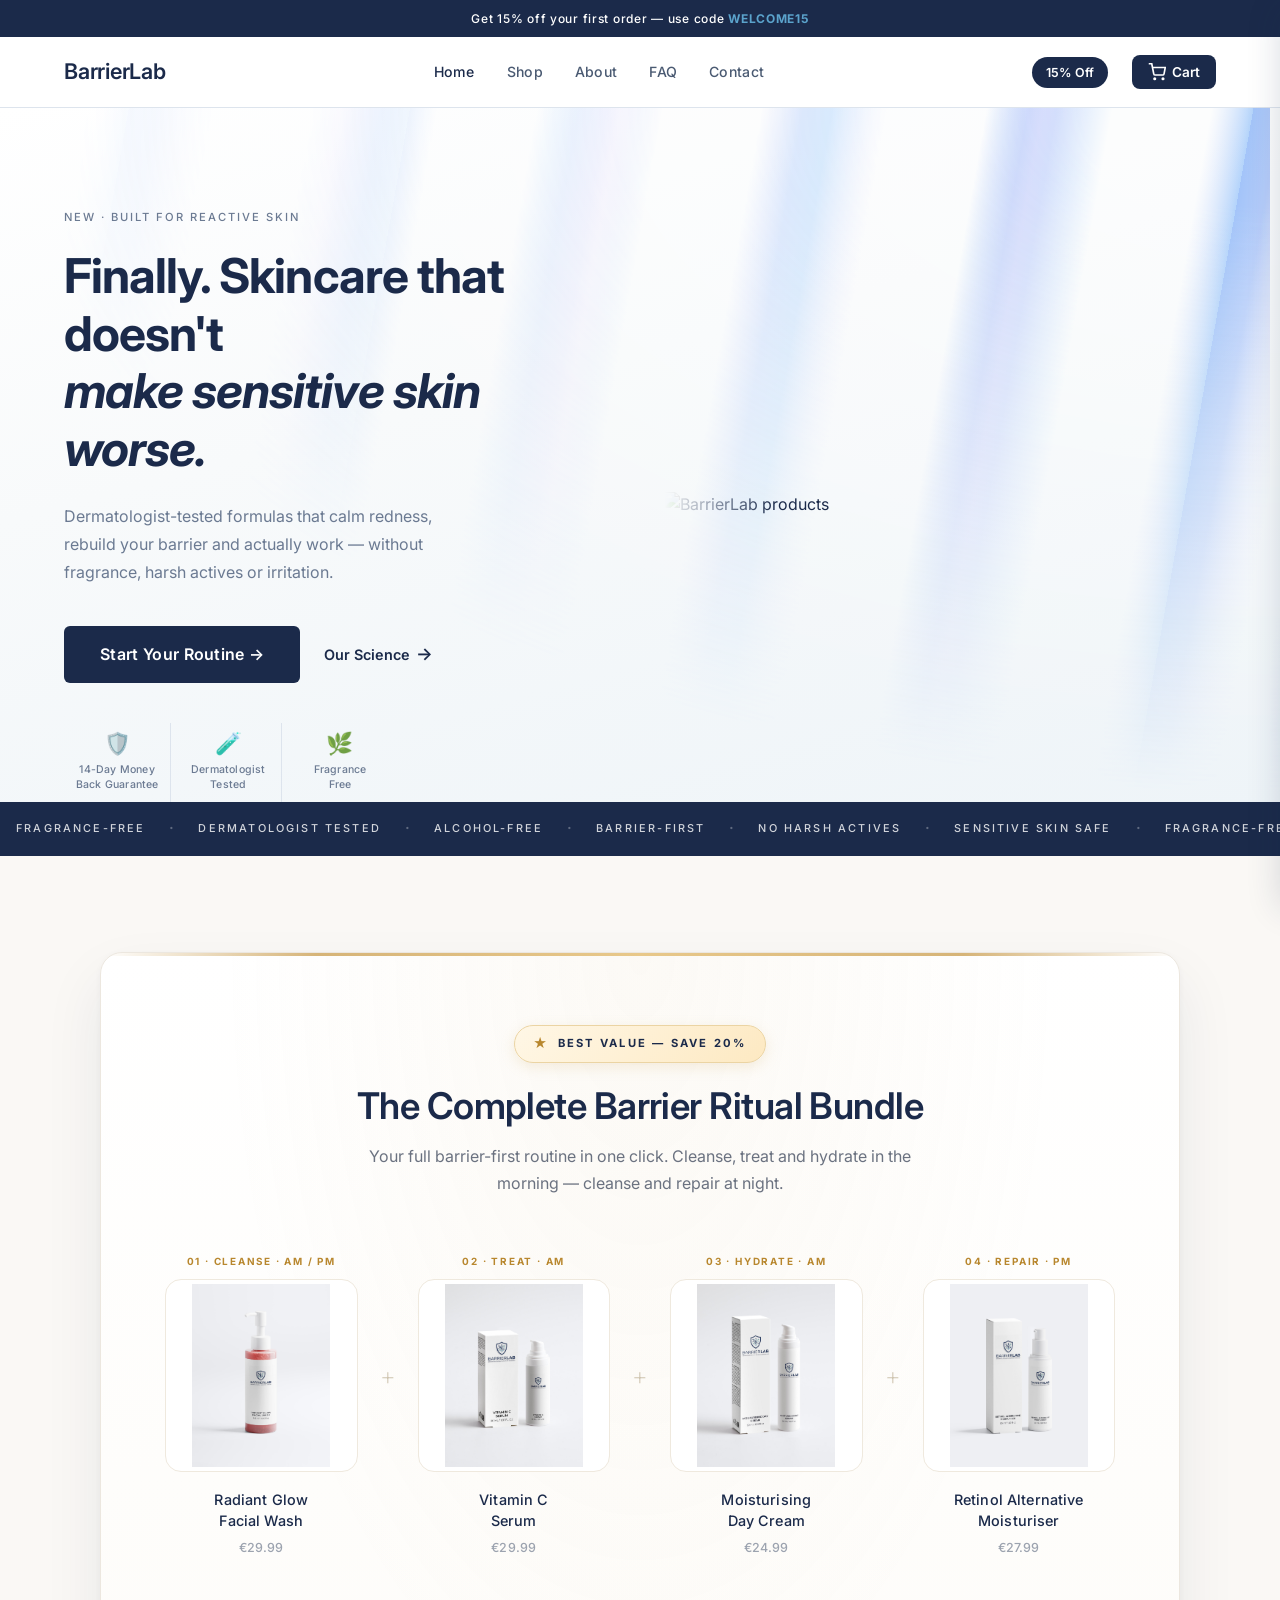
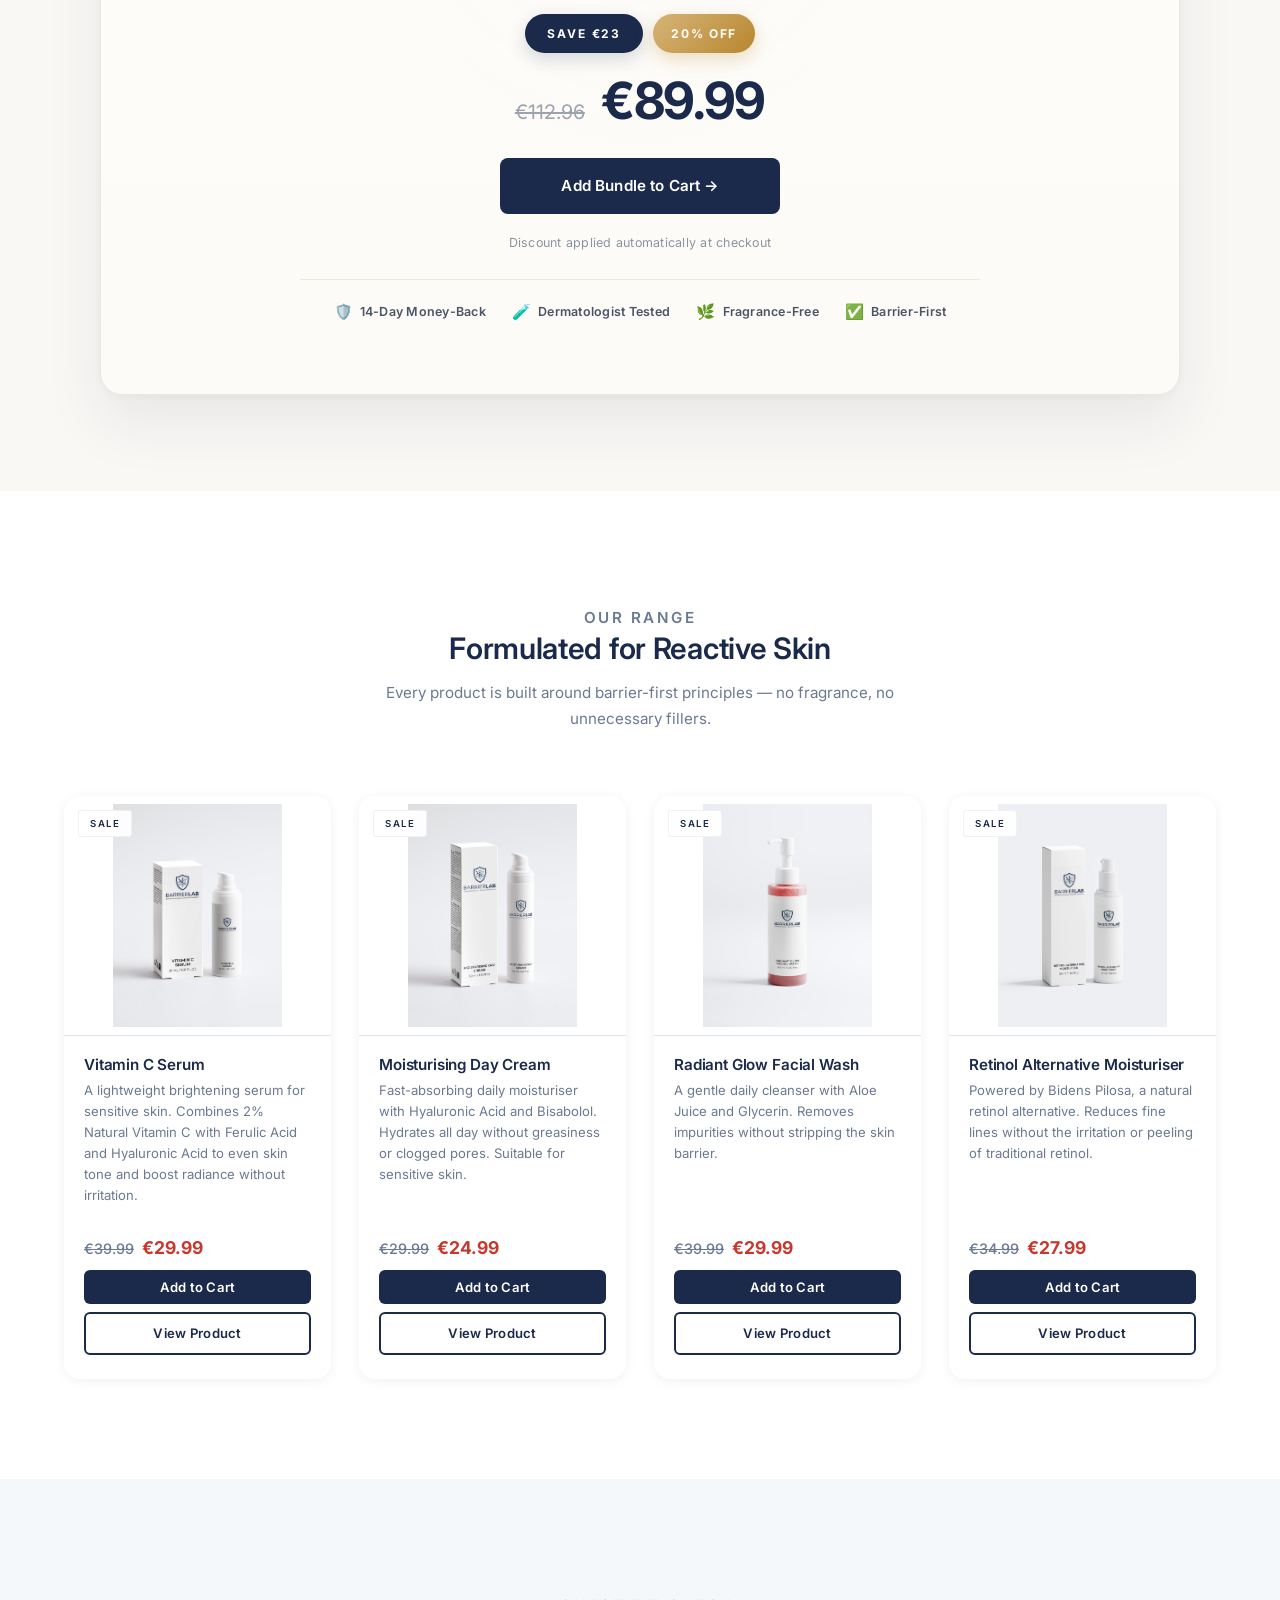
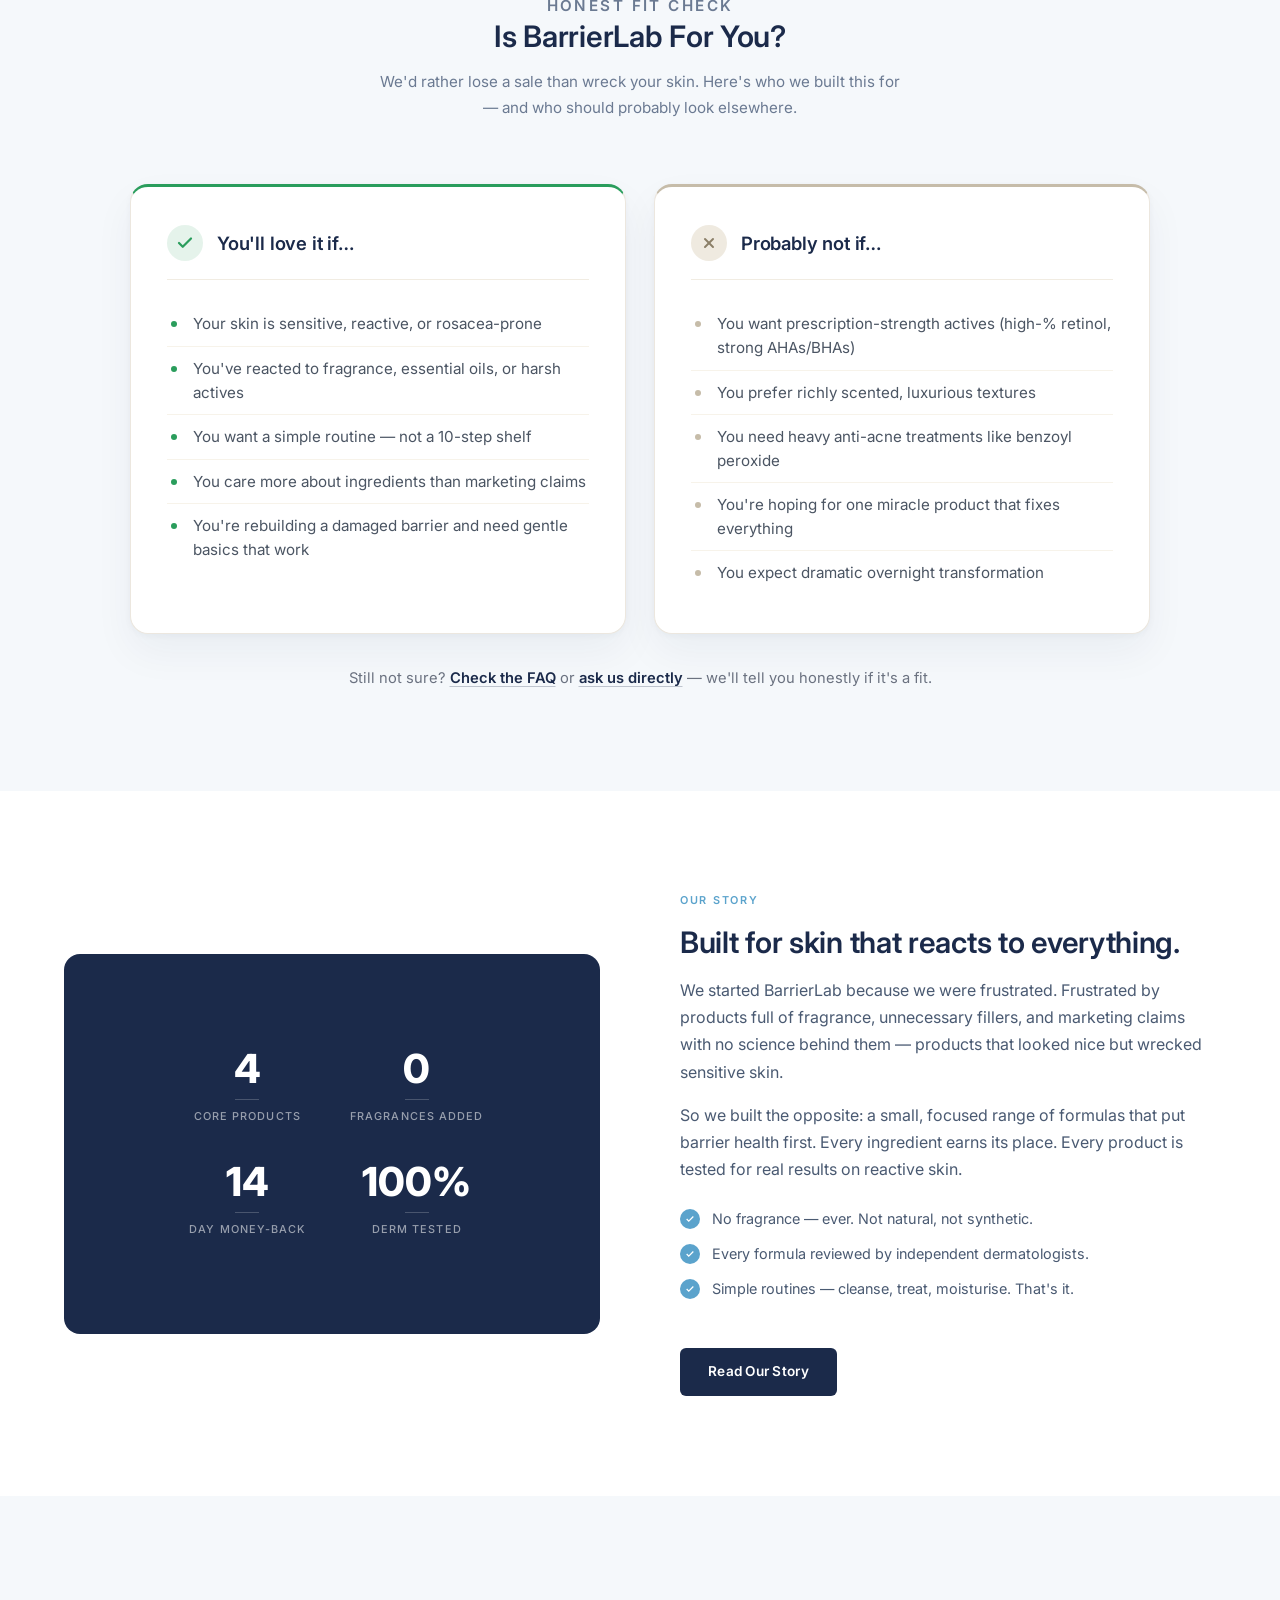
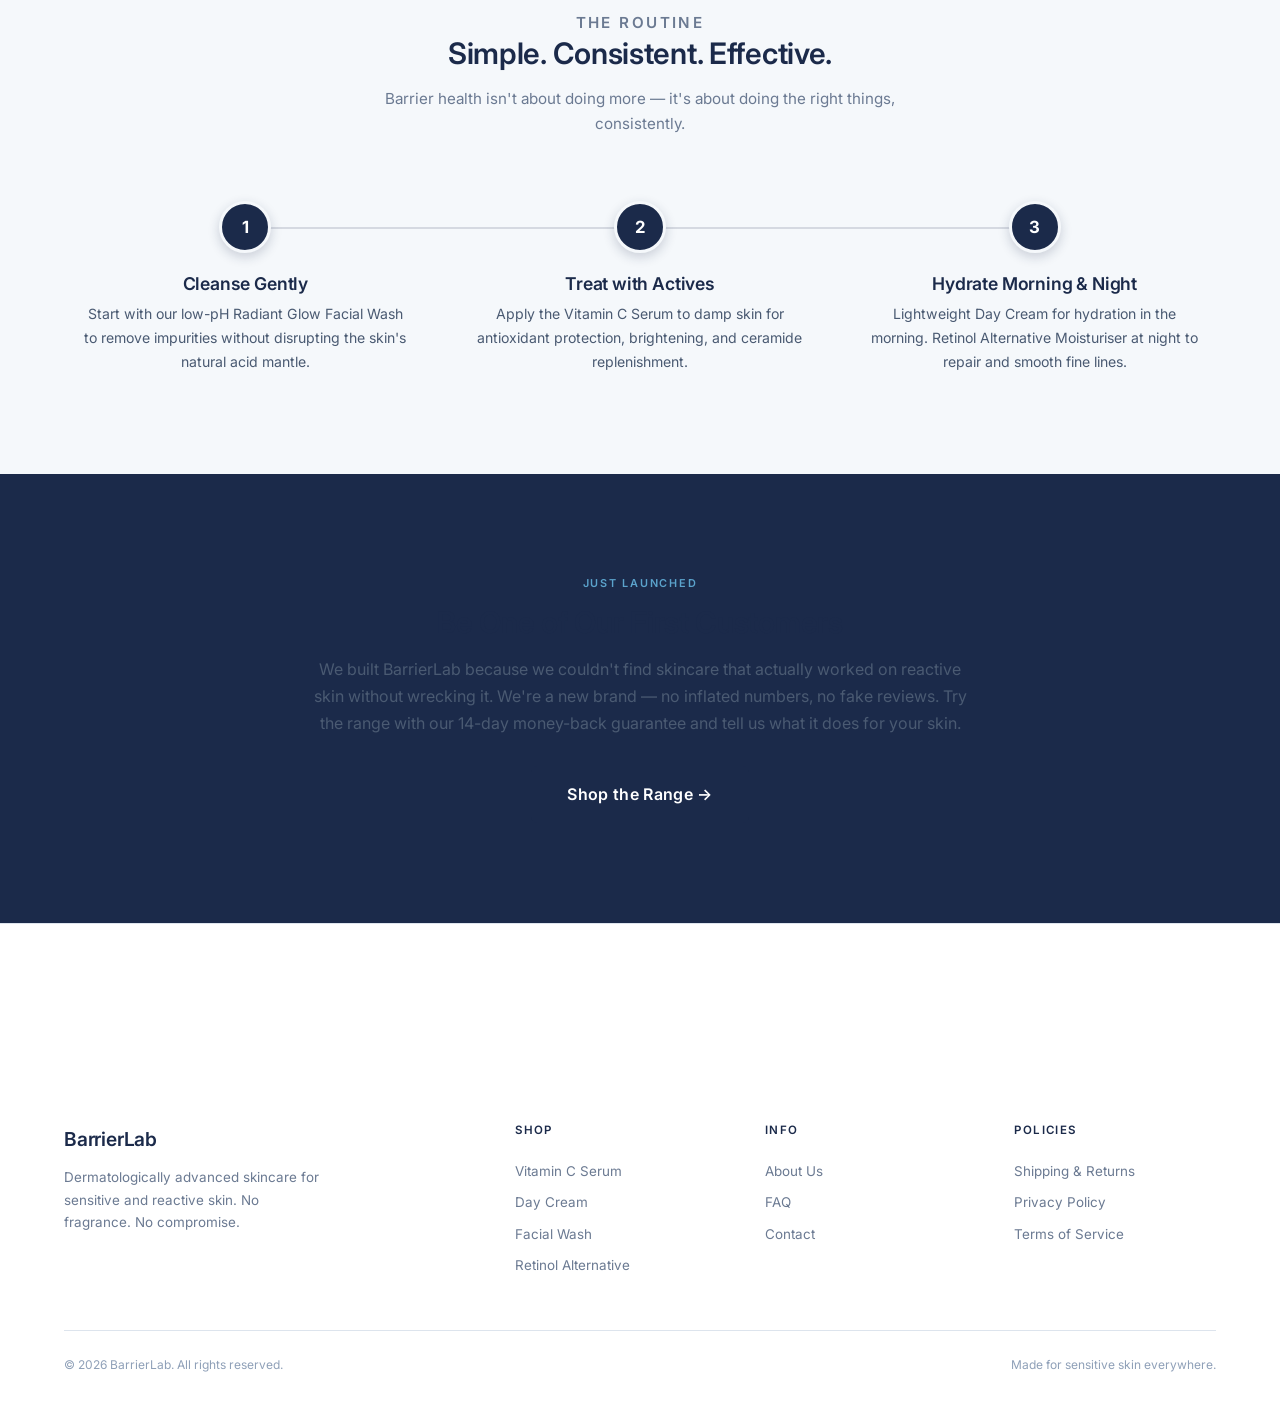
==== index.html @ b73bdd0e "Remove Barrier-First trust badge from hero Dropping the fourth hero trust badge for a cleaner 3-badg" ====
<!DOCTYPE html>
<html lang="en">
<head>
  <meta charset="UTF-8" />
  <meta name="viewport" content="width=device-width, initial-scale=1.0" />
  <title>BarrierLab — Dermatologically Advanced Skincare</title>
  <meta name="description" content="Science-led skincare formulas for sensitive and reactive skin. Fragrance-free. Dermatologist tested. Barrier-first." />
  <link rel="stylesheet" href="css/styles.css?v=12" />
</head>
<body>

  <!-- ANNOUNCEMENT BAR -->
  <div class="announcement-bar">
    Get 15% off your first order — use code <span>WELCOME15</span>
  </div>

  <!-- NAVIGATION -->
  <nav class="nav">
    <div class="container nav-inner">
      <a href="index.html" class="nav-logo nav-logo-text">BarrierLab</a>
      <ul class="nav-links">
        <li><a href="index.html" class="active">Home</a></li>
        <li><a href="products.html">Shop</a></li>
        <li><a href="about.html">About</a></li>
        <li><a href="faq.html">FAQ</a></li>
        <li><a href="contact.html">Contact</a></li>
      </ul>
      <div class="nav-actions">
        <button onclick="showPopup()" style="background:var(--navy);color:white;border:none;padding:8px 14px;border-radius:100px;font-size:0.78rem;font-weight:600;cursor:pointer;margin-right:8px;">15% Off</button>
        <button class="cart-btn" aria-label="Open cart">
          <svg width="18" height="18" viewBox="0 0 24 24" fill="none" stroke="currentColor" stroke-width="2.2"><circle cx="9" cy="21" r="1"/><circle cx="20" cy="21" r="1"/><path d="M1 1h4l2.68 13.39a2 2 0 0 0 2 1.61h9.72a2 2 0 0 0 2-1.61L23 6H6"/></svg>
          Cart
          <span class="cart-count">0</span>
        </button>
        <button class="nav-hamburger" aria-label="Menu">
          <span></span><span></span><span></span>
        </button>
      </div>
    </div>
    <div class="nav-mobile">
      <a href="index.html">Home</a>
      <a href="products.html">Shop</a>
      <a href="about.html">About</a>
      <a href="faq.html">FAQ</a>
      <a href="contact.html">Contact</a>
    </div>
  </nav>

  <!-- HERO -->
  <section class="hero">
    <div class="aurora-wrap"><div class="aurora-layer"></div></div>
    <div class="container hero-inner">
      <div class="hero-content fade-up">
        <p class="hero-label">New · Built for Reactive Skin</p>
        <h1>Finally. Skincare that doesn't<br><em>make sensitive skin worse.</em></h1>
        <p class="hero-sub">Dermatologist-tested formulas that calm redness, rebuild your barrier and actually work &mdash; without fragrance, harsh actives or irritation.</p>
        <div class="hero-cta">
          <a href="products.html" class="btn btn-primary btn-lg">Start Your Routine &rarr;</a>
          <a href="about.html" class="hero-text-link">Our Science <span>&rarr;</span></a>
        </div>
        <div class="trust-badges">
          <div class="trust-badge">
            <span class="trust-badge-icon" aria-hidden="true">🛡️</span>
            <span class="trust-badge-text">14-Day Money<br>Back Guarantee</span>
          </div>
          <div class="trust-badge">
            <span class="trust-badge-icon" aria-hidden="true">🧪</span>
            <span class="trust-badge-text">Dermatologist<br>Tested</span>
          </div>
          <div class="trust-badge">
            <span class="trust-badge-icon" aria-hidden="true">🌿</span>
            <span class="trust-badge-text">Fragrance<br>Free</span>
          </div>
        </div>
      </div>
      <div class="hero-image-wrap fade-up delay-2" style="-webkit-mask-image: linear-gradient(to right, transparent 0%, black 20%, black 82%, transparent 100%); mask-image: linear-gradient(to right, transparent 0%, black 20%, black 82%, transparent 100%);">
        <img src="images/hero_product.png" alt="BarrierLab products" class="hero-product-img" loading="eager" decoding="async" />
      </div>
    </div>
  </section>

  <!-- TRUST MARQUEE -->
  <div class="marquee-bar">
    <div class="marquee-track">
      <div class="marquee-content">
        <span>FRAGRANCE-FREE</span><span class="marquee-dot">&middot;</span>
        <span>DERMATOLOGIST TESTED</span><span class="marquee-dot">&middot;</span>
        <span>ALCOHOL-FREE</span><span class="marquee-dot">&middot;</span>
        <span>BARRIER-FIRST</span><span class="marquee-dot">&middot;</span>
        <span>NO HARSH ACTIVES</span><span class="marquee-dot">&middot;</span>
        <span>SENSITIVE SKIN SAFE</span><span class="marquee-dot">&middot;</span>
      </div>
      <div class="marquee-content" aria-hidden="true">
        <span>FRAGRANCE-FREE</span><span class="marquee-dot">&middot;</span>
        <span>DERMATOLOGIST TESTED</span><span class="marquee-dot">&middot;</span>
        <span>ALCOHOL-FREE</span><span class="marquee-dot">&middot;</span>
        <span>BARRIER-FIRST</span><span class="marquee-dot">&middot;</span>
        <span>NO HARSH ACTIVES</span><span class="marquee-dot">&middot;</span>
        <span>SENSITIVE SKIN SAFE</span><span class="marquee-dot">&middot;</span>
      </div>
      <div class="marquee-content" aria-hidden="true">
        <span>FRAGRANCE-FREE</span><span class="marquee-dot">&middot;</span>
        <span>DERMATOLOGIST TESTED</span><span class="marquee-dot">&middot;</span>
        <span>ALCOHOL-FREE</span><span class="marquee-dot">&middot;</span>
        <span>BARRIER-FIRST</span><span class="marquee-dot">&middot;</span>
        <span>NO HARSH ACTIVES</span><span class="marquee-dot">&middot;</span>
        <span>SENSITIVE SKIN SAFE</span><span class="marquee-dot">&middot;</span>
      </div>
    </div>
  </div>

  <!-- COMPLETE BARRIER RITUAL BUNDLE -->
  <section class="section bundle-section" id="bundle">
    <div class="container">
      <div class="bundle-card">
        <div class="bundle-header">
          <span class="bundle-label"><span class="bundle-label-star" aria-hidden="true">★</span> Best Value &mdash; Save 20%</span>
          <h2>The Complete Barrier Ritual Bundle</h2>
          <p class="bundle-subtitle">Your full barrier-first routine in one click. Cleanse, treat and hydrate in the morning &mdash; cleanse and repair at night.</p>
        </div>

        <div class="bundle-products">
          <div class="bundle-product">
            <span class="bundle-step">01 &middot; Cleanse &middot; AM / PM</span>
            <div class="bundle-product-img"><img loading="lazy" src="images/facialwash_front.jpg" alt="Radiant Glow Facial Wash" /></div>
            <div class="bundle-product-name">Radiant Glow<br>Facial Wash</div>
            <span class="bundle-product-price">€29.99</span>
          </div>
          <div class="bundle-plus" aria-hidden="true">+</div>
          <div class="bundle-product">
            <span class="bundle-step">02 &middot; Treat &middot; AM</span>
            <div class="bundle-product-img"><img loading="lazy" src="images/vitaminc_front.jpg" alt="Vitamin C Serum" /></div>
            <div class="bundle-product-name">Vitamin C<br>Serum</div>
            <span class="bundle-product-price">€29.99</span>
          </div>
          <div class="bundle-plus" aria-hidden="true">+</div>
          <div class="bundle-product">
            <span class="bundle-step">03 &middot; Hydrate &middot; AM</span>
            <div class="bundle-product-img"><img loading="lazy" src="images/daycream_front.jpg" alt="Moisturising Day Cream" /></div>
            <div class="bundle-product-name">Moisturising<br>Day Cream</div>
            <span class="bundle-product-price">€24.99</span>
          </div>
          <div class="bundle-plus" aria-hidden="true">+</div>
          <div class="bundle-product">
            <span class="bundle-step">04 &middot; Repair &middot; PM</span>
            <div class="bundle-product-img"><img loading="lazy" src="images/retinol_front.jpg" alt="Retinol Alternative Moisturiser" /></div>
            <div class="bundle-product-name">Retinol Alternative<br>Moisturiser</div>
            <span class="bundle-product-price">€27.99</span>
          </div>
        </div>

        <div class="bundle-pricing">
          <div class="bundle-save-row">
            <span class="bundle-save">Save €23</span>
            <span class="bundle-save-percent">20% OFF</span>
          </div>
          <div class="bundle-prices">
            <span class="bundle-original">€112.96</span>
            <span class="bundle-price">€89.99</span>
          </div>
          <button class="btn btn-lg add-bundle-btn" type="button">Add Bundle to Cart &rarr;</button>
          <p class="bundle-note">Discount applied automatically at checkout</p>
          <ul class="bundle-trust" aria-label="Bundle guarantees">
            <li><span class="bundle-trust-icon" aria-hidden="true">🛡️</span> 14-Day Money-Back</li>
            <li><span class="bundle-trust-icon" aria-hidden="true">🧪</span> Dermatologist Tested</li>
            <li><span class="bundle-trust-icon" aria-hidden="true">🌿</span> Fragrance-Free</li>
            <li><span class="bundle-trust-icon" aria-hidden="true">✅</span> Barrier-First</li>
          </ul>
        </div>
      </div>
    </div>
  </section>

  <!-- FEATURED PRODUCTS -->
  <section class="section beams-section">
    <canvas class="beams-canvas"></canvas>
    <div class="container">
      <div class="section-header">
        <p class="section-label">Our Range</p>
        <h2>Formulated for Reactive Skin</h2>
        <p>Every product is built around barrier-first principles — no fragrance, no unnecessary fillers.</p>
      </div>
      <div class="products-grid">

        <!-- Vitamin C Serum -->
        <div class="product-card">
          <a href="product-vitamin-c-serum.html" class="product-card-img">
            <span class="sale-badge">Sale</span>
            <img loading="lazy" class="img-front" src="images/vitaminc_front.jpg" alt="Vitamin C Serum" />
            <img loading="lazy" class="img-back" src="images/vitaminc_back.jpg" alt="Vitamin C Serum — back" />
          </a>
          <div class="product-card-body">
            <h3>Vitamin C Serum</h3>
            <p class="desc">A lightweight brightening serum for sensitive skin. Combines 2% Natural Vitamin C with Ferulic Acid and Hyaluronic Acid to even skin tone and boost radiance without irritation.</p>
            <div class="product-card-footer" style="flex-direction:column;align-items:stretch;gap:8px;">
              <span class="product-price"><span class="price-old">€39.99</span><span class="price-new">€29.99</span></span>
              <button class="btn btn-sm btn-primary btn-full add-to-cart-btn" data-id="vitamin-c" data-name="Vitamin C Serum" data-price="29.99" data-image="images/vitaminc_front.jpg" data-variant-id="64098674344285">Add to Cart</button>
              <a href="product-vitamin-c-serum.html" class="btn btn-sm btn-outline btn-full">View Product</a>
            </div>
          </div>
        </div>

        <!-- Moisturising Day Cream -->
        <div class="product-card">
          <a href="product-day-cream.html" class="product-card-img">
            <span class="sale-badge">Sale</span>
            <img loading="lazy" class="img-front" src="images/daycream_front.jpg" alt="Moisturising Day Cream" />
            <img loading="lazy" class="img-back" src="images/daycream_back.jpg" alt="Moisturising Day Cream — back" />
          </a>
          <div class="product-card-body">
            <h3>Moisturising Day Cream</h3>
            <p class="desc">Fast-absorbing daily moisturiser with Hyaluronic Acid and Bisabolol. Hydrates all day without greasiness or clogged pores. Suitable for sensitive skin.</p>
            <div class="product-card-footer" style="flex-direction:column;align-items:stretch;gap:8px;">
              <span class="product-price"><span class="price-old">€29.99</span><span class="price-new">€24.99</span></span>
              <button class="btn btn-sm btn-primary btn-full add-to-cart-btn" data-id="day-cream" data-name="Moisturising Day Cream" data-price="24.99" data-image="images/daycream_front.jpg" data-variant-id="64149809070429">Add to Cart</button>
              <a href="product-day-cream.html" class="btn btn-sm btn-outline btn-full">View Product</a>
            </div>
          </div>
        </div>

        <!-- Facial Wash -->
        <div class="product-card">
          <a href="product-facial-wash.html" class="product-card-img">
            <span class="sale-badge">Sale</span>
            <img loading="lazy" class="img-front" src="images/facialwash_front.jpg" alt="Radiant Glow Facial Wash" />
            <img loading="lazy" class="img-back" src="images/facialwash_back.jpg" alt="Radiant Glow Facial Wash — back" />
          </a>
          <div class="product-card-body">
            <h3>Radiant Glow Facial Wash</h3>
            <p class="desc">A gentle daily cleanser with Aloe Juice and Glycerin. Removes impurities without stripping the skin barrier.</p>
            <div class="product-card-footer" style="flex-direction:column;align-items:stretch;gap:8px;">
              <span class="product-price"><span class="price-old">€39.99</span><span class="price-new">€29.99</span></span>
              <button class="btn btn-sm btn-primary btn-full add-to-cart-btn" data-id="facial-wash" data-name="Radiant Glow Facial Wash" data-price="29.99" data-image="images/facialwash_front.jpg" data-variant-id="64098578399581">Add to Cart</button>
              <a href="product-facial-wash.html" class="btn btn-sm btn-outline btn-full">View Product</a>
            </div>
          </div>
        </div>

        <!-- Retinol Alternative -->
        <div class="product-card">
          <a href="product-retinol-moisturiser.html" class="product-card-img">
            <span class="sale-badge">Sale</span>
            <img loading="lazy" class="img-front" src="images/retinol_front.jpg" alt="Retinol Alternative Moisturiser" />
            <img loading="lazy" class="img-back" src="images/retinol_back.jpg" alt="Retinol Alternative Moisturiser — back" />
          </a>
          <div class="product-card-body">
            <h3>Retinol Alternative Moisturiser</h3>
            <p class="desc">Powered by Bidens Pilosa, a natural retinol alternative. Reduces fine lines without the irritation or peeling of traditional retinol.</p>
            <div class="product-card-footer" style="flex-direction:column;align-items:stretch;gap:8px;">
              <span class="product-price"><span class="price-old">€34.99</span><span class="price-new">€27.99</span></span>
              <button class="btn btn-sm btn-primary btn-full add-to-cart-btn" data-id="retinol" data-name="Retinol Alternative Moisturiser" data-price="27.99" data-image="images/retinol_front.jpg" data-variant-id="64098507948381">Add to Cart</button>
              <a href="product-retinol-moisturiser.html" class="btn btn-sm btn-outline btn-full">View Product</a>
            </div>
          </div>
        </div>

      </div>
    </div>
  </section>

  <!-- IS THIS FOR YOU? -->
  <section class="section section-tinted">
    <div class="container">
      <div class="section-header">
        <p class="section-label">Honest Fit Check</p>
        <h2>Is BarrierLab For You?</h2>
        <p>We'd rather lose a sale than wreck your skin. Here's who we built this for &mdash; and who should probably look elsewhere.</p>
      </div>
      <div class="fit-grid">
        <div class="fit-card fit-card--yes">
          <div class="fit-card-header">
            <div class="fit-card-icon fit-card-icon--yes" aria-hidden="true">
              <svg width="18" height="18" viewBox="0 0 24 24" fill="none" stroke="currentColor" stroke-width="3" stroke-linecap="round" stroke-linejoin="round"><polyline points="20 6 9 17 4 12"/></svg>
            </div>
            <h3>You'll love it if&hellip;</h3>
          </div>
          <ul class="fit-list">
            <li>Your skin is sensitive, reactive, or rosacea-prone</li>
            <li>You've reacted to fragrance, essential oils, or harsh actives</li>
            <li>You want a simple routine &mdash; not a 10-step shelf</li>
            <li>You care more about ingredients than marketing claims</li>
            <li>You're rebuilding a damaged barrier and need gentle basics that work</li>
          </ul>
        </div>
        <div class="fit-card fit-card--no">
          <div class="fit-card-header">
            <div class="fit-card-icon fit-card-icon--no" aria-hidden="true">
              <svg width="16" height="16" viewBox="0 0 24 24" fill="none" stroke="currentColor" stroke-width="3" stroke-linecap="round" stroke-linejoin="round"><line x1="18" y1="6" x2="6" y2="18"/><line x1="6" y1="6" x2="18" y2="18"/></svg>
            </div>
            <h3>Probably not if&hellip;</h3>
          </div>
          <ul class="fit-list">
            <li>You want prescription-strength actives (high-% retinol, strong AHAs/BHAs)</li>
            <li>You prefer richly scented, luxurious textures</li>
            <li>You need heavy anti-acne treatments like benzoyl peroxide</li>
            <li>You're hoping for one miracle product that fixes everything</li>
            <li>You expect dramatic overnight transformation</li>
          </ul>
        </div>
      </div>
      <p class="fit-footer">Still not sure? <a href="faq.html">Check the FAQ</a> or <a href="contact.html">ask us directly</a> &mdash; we'll tell you honestly if it's a fit.</p>
    </div>
  </section>

  <!-- BRAND STORY -->
  <section class="section">
    <div class="container about-grid">
      <div class="about-visual">
        <div class="about-stats">
          <div class="stat-block">
            <div class="stat-number">4</div>
            <div class="stat-line"></div>
            <div class="stat-label">Core Products</div>
          </div>
          <div class="stat-block">
            <div class="stat-number">0</div>
            <div class="stat-line"></div>
            <div class="stat-label">Fragrances Added</div>
          </div>
          <div class="stat-block">
            <div class="stat-number">14</div>
            <div class="stat-line"></div>
            <div class="stat-label">Day Money-Back</div>
          </div>
          <div class="stat-block">
            <div class="stat-number">100%</div>
            <div class="stat-line"></div>
            <div class="stat-label">Derm Tested</div>
          </div>
        </div>
      </div>
      <div class="about-content">
        <p class="section-label">Our Story</p>
        <h2>Built for skin that reacts to everything.</h2>
        <p>We started BarrierLab because we were frustrated. Frustrated by products full of fragrance, unnecessary fillers, and marketing claims with no science behind them — products that looked nice but wrecked sensitive skin.</p>
        <p>So we built the opposite: a small, focused range of formulas that put barrier health first. Every ingredient earns its place. Every product is tested for real results on reactive skin.</p>
        <div class="about-points">
          <div class="about-point">
            <div class="about-point-icon">
              <svg width="10" height="10" viewBox="0 0 24 24" fill="none" stroke="white" stroke-width="3"><polyline points="20 6 9 17 4 12"/></svg>
            </div>
            No fragrance — ever. Not natural, not synthetic.
          </div>
          <div class="about-point">
            <div class="about-point-icon">
              <svg width="10" height="10" viewBox="0 0 24 24" fill="none" stroke="white" stroke-width="3"><polyline points="20 6 9 17 4 12"/></svg>
            </div>
            Every formula reviewed by independent dermatologists.
          </div>
          <div class="about-point">
            <div class="about-point-icon">
              <svg width="10" height="10" viewBox="0 0 24 24" fill="none" stroke="white" stroke-width="3"><polyline points="20 6 9 17 4 12"/></svg>
            </div>
            Simple routines — cleanse, treat, moisturise. That's it.
          </div>
        </div>
        <a href="about.html" class="btn btn-primary mt-6">Read Our Story</a>
      </div>
    </div>
  </section>

  <!-- HOW IT WORKS -->
  <section class="section section-tinted">
    <div class="container">
      <div class="section-header">
        <p class="section-label">The Routine</p>
        <h2>Simple. Consistent. Effective.</h2>
        <p>Barrier health isn't about doing more — it's about doing the right things, consistently.</p>
      </div>
      <div class="steps-grid">
        <div class="step-card">
          <div class="step-number">1</div>
          <h3>Cleanse Gently</h3>
          <p>Start with our low-pH Radiant Glow Facial Wash to remove impurities without disrupting the skin's natural acid mantle.</p>
        </div>
        <div class="step-card">
          <div class="step-number">2</div>
          <h3>Treat with Actives</h3>
          <p>Apply the Vitamin C Serum to damp skin for antioxidant protection, brightening, and ceramide replenishment.</p>
        </div>
        <div class="step-card">
          <div class="step-number">3</div>
          <h3>Hydrate Morning & Night</h3>
          <p>Lightweight Day Cream for hydration in the morning. Retinol Alternative Moisturiser at night to repair and smooth fine lines.</p>
        </div>
      </div>
    </div>
  </section>

  <!-- EARLY CUSTOMERS CTA -->
  <section class="section section-navy">
    <div class="container" style="max-width:720px;text-align:center;">
      <p class="section-label">Just Launched</p>
      <h2>Be One of Our First Customers</h2>
      <p style="margin-top:16px;margin-bottom:28px;">We built BarrierLab because we couldn't find skincare that actually worked on reactive skin without wrecking it. We're a new brand — no inflated numbers, no fake reviews. Try the range with our 14-day money-back guarantee and tell us what it does for your skin.</p>
      <a href="products.html" class="btn btn-primary btn-lg">Shop the Range &rarr;</a>
    </div>
  </section>

<!-- FOOTER -->
  <footer class="footer">
    <div class="container">
      <div class="footer-guarantee">
        <svg class="guarantee-icon" width="26" height="26" viewBox="0 0 24 24" fill="none" stroke="currentColor" stroke-width="2" stroke-linecap="round" stroke-linejoin="round" aria-hidden="true"><path d="M12 22s8-4 8-10V5l-8-3-8 3v7c0 6 8 10 8 10z"/><polyline points="9 12 11 14 15 10"/></svg>
        <div class="guarantee-text">
          <strong>14-Day Money Back Guarantee</strong>
          <span>Not happy? We'll refund you. No questions asked.</span>
        </div>
      </div>
      <div class="footer-grid">
        <div class="footer-brand">
          <span class="footer-brand-text">BarrierLab</span>
          <p>Dermatologically advanced skincare for sensitive and reactive skin. No fragrance. No compromise.</p>
        </div>
        <div class="footer-col">
          <h4>Shop</h4>
          <a href="product-vitamin-c-serum.html">Vitamin C Serum</a>
          <a href="product-day-cream.html">Day Cream</a>
          <a href="product-facial-wash.html">Facial Wash</a>
          <a href="product-retinol-moisturiser.html">Retinol Alternative</a>
        </div>
        <div class="footer-col">
          <h4>Info</h4>
          <a href="about.html">About Us</a>
          <a href="faq.html">FAQ</a>
          <a href="contact.html">Contact</a>
        </div>
        <div class="footer-col">
          <h4>Policies</h4>
          <a href="https://barrierlab.co/policies/shipping-policy" target="_blank" rel="noopener">Shipping & Returns</a>
          <a href="https://barrierlab.co/policies/privacy-policy" target="_blank" rel="noopener">Privacy Policy</a>
          <a href="https://barrierlab.co/policies/terms-of-service" target="_blank" rel="noopener">Terms of Service</a>
        </div>
      </div>
      <div class="footer-bottom">
        <span>© 2026 BarrierLab. All rights reserved.</span>
        <span>Made for sensitive skin everywhere.</span>
      </div>
    </div>
  </footer>

  <!-- EMAIL POPUP -->
  <div class="popup-overlay" style="position:fixed;inset:0;background:rgba(10,20,40,0.6);display:none;align-items:center;justify-content:center;z-index:9999;padding:20px;">
    <div class="popup" style="background:white;border-radius:16px;max-width:440px;width:100%;padding:40px 32px 32px;position:relative;box-shadow:0 24px 60px rgba(0,0,0,0.3);">
      <button class="popup-close" style="position:absolute;top:12px;right:16px;background:none;border:none;font-size:1.8rem;color:var(--gray-500,#888);cursor:pointer;line-height:1;padding:4px 8px;">×</button>
      <div class="popup-body" style="text-align:center;">
        <h2 style="color:var(--navy);font-size:1.6rem;margin-bottom:12px;line-height:1.2;">Get 15% off your first order</h2>
        <p style="color:var(--gray-600,#666);font-size:0.92rem;line-height:1.5;margin-bottom:24px;">Join the BarrierLab community and get an exclusive discount on your first purchase.</p>
        <form class="popup-form">
          <input type="email" placeholder="Enter your email" required style="width:100%;padding:13px 16px;border:1px solid var(--gray-300,#ddd);border-radius:10px;font-size:0.95rem;margin-bottom:12px;font-family:inherit;" />
          <button type="submit" class="btn btn-primary btn-full" style="padding:14px;font-size:0.95rem;">Get My 15% Off</button>
        </form>
        <p style="font-size:0.75rem;color:var(--gray-500,#888);margin-top:14px;">No spam, unsubscribe anytime</p>
      </div>
    </div>
  </div>

  <!-- CART SIDEBAR -->
  <div class="cart-overlay"></div>
  <div class="cart-sidebar">
    <div class="cart-sidebar-header">
      <h3>Your Cart</h3>
      <button class="cart-close">×</button>
    </div>
    <div class="cart-items"></div>
    <div class="cart-footer">
      <div class="cart-discount-note" style="display:none;">✓ Code WELCOME15 applied — 15% off!</div>
      <div class="cart-total"><span>Total</span><span>€0.00</span></div>
      <button class="btn btn-primary btn-full checkout-btn">Proceed to Checkout</button>
      <button class="btn btn-outline btn-full mt-4" onclick="closeCart(); window.location.href='products.html'">Continue Shopping</button>
    </div>
  </div>

  <script src="js/beams.js" defer></script>
  <script src="js/main.js?v=9"></script>
</body>
</html>
---- css/styles.css ----
/* ===== BARRIERLAB — GLOBAL STYLES ===== */

@import url('https://fonts.googleapis.com/css2?family=Inter:wght@300;400;500;600;700;800&family=Playfair+Display:wght@400;600&display=swap');

:root {
  --navy: #1B2A4A;
  --navy-mid: #2D4070;
  --navy-light: #3D5A9A;
  --blue-accent: #5BA3CC;
  --blue-light: #A8CCE0;
  --white: #FFFFFF;
  --off-white: #F5F8FB;
  --gray-100: #EEF2F7;
  --gray-200: #DDE4ED;
  --gray-400: #8FA0B8;
  --gray-600: #4A5A72;
  --text: #1B2A4A;
  --text-muted: #6B7A92;
  --success: #2A9D5C;
  --border: #DDE4ED;
  --shadow-sm: 0 1px 3px rgba(27,42,74,0.08);
  --shadow-md: 0 4px 16px rgba(27,42,74,0.12);
  --shadow-lg: 0 8px 32px rgba(27,42,74,0.16);
  --radius: 8px;
  --radius-lg: 16px;
  --transition: 0.2s ease;
}

*, *::before, *::after { box-sizing: border-box; margin: 0; padding: 0; }

html { scroll-behavior: smooth; font-size: 16px; }

body {
  font-family: 'Inter', sans-serif;
  color: var(--text);
  background: var(--white);
  line-height: 1.6;
  -webkit-font-smoothing: antialiased;
}

img { max-width: 100%; display: block; }
a { text-decoration: none; color: inherit; }
ul { list-style: none; }
button { cursor: pointer; border: none; background: none; font-family: inherit; }

/* ===== TYPOGRAPHY ===== */
h1, h2, h3, h4, h5 { line-height: 1.2; font-weight: 600; color: var(--navy); letter-spacing: -0.01em; }
h1 { font-size: clamp(1.8rem, 4vw, 3rem); }
h2 { font-size: clamp(1.4rem, 2.5vw, 1.85rem); }
h3 { font-size: 1.1rem; }
h4 { font-size: 0.95rem; }
p { color: var(--gray-600); line-height: 1.7; }

.section-label {
  font-size: 0.68rem;
  font-weight: 600;
  letter-spacing: 0.16em;
  text-transform: uppercase;
  color: var(--blue-accent);
  margin-bottom: 0.75rem;
}

/* ===== LAYOUT ===== */
.container { max-width: 1200px; margin: 0 auto; padding: 0 24px; }
.section { padding: 100px 0; }
.section-header { text-align: center; margin-bottom: 64px; }
.section-header p { max-width: 520px; margin: 14px auto 0; font-size: 0.95rem; color: var(--text-muted); }

/* ===== BUTTONS ===== */
.btn {
  display: inline-flex;
  align-items: center;
  gap: 8px;
  padding: 13px 28px;
  border-radius: 6px;
  font-size: 0.85rem;
  font-weight: 600;
  letter-spacing: 0.02em;
  transition: all var(--transition);
  white-space: nowrap;
}
.btn-primary {
  background: var(--navy);
  color: var(--white);
}
.btn-primary:hover { background: var(--navy-mid); transform: translateY(-1px); box-shadow: 0 4px 12px rgba(27,42,74,0.15); }

.btn-outline {
  background: transparent;
  color: var(--navy);
  border: 2px solid var(--navy);
}
.btn-outline:hover { background: var(--navy); color: var(--white); }

.btn-white {
  background: var(--white);
  color: var(--navy);
}
.btn-white:hover { background: var(--gray-100); }

.btn-lg { padding: 16px 36px; font-size: 1rem; }
.btn-sm { padding: 9px 20px; font-size: 0.82rem; }
.btn-full { width: 100%; justify-content: center; }

/* ===== NAVIGATION ===== */
.nav {
  position: sticky;
  top: 0;
  z-index: 100;
  background: var(--white);
  border-bottom: 1px solid var(--border);
  box-shadow: none;
}

.nav-inner {
  display: flex;
  align-items: center;
  justify-content: space-between;
  height: 70px;
}

.nav-logo img {
  height: 44px;
  width: auto;
}

.nav-logo-text {
  font-family: 'Inter', sans-serif;
  font-size: 1.35rem;
  font-weight: 600;
  color: var(--navy);
  letter-spacing: -0.01em;
  line-height: 1;
}

.footer-brand-text {
  font-family: 'Inter', sans-serif;
  font-size: 1.2rem;
  font-weight: 600;
  color: var(--navy);
  letter-spacing: -0.01em;
  margin-bottom: 12px;
  display: block;
}

.nav-links {
  display: flex;
  align-items: center;
  gap: 32px;
}

.nav-links a {
  font-size: 0.88rem;
  font-weight: 500;
  color: var(--gray-600);
  transition: color var(--transition);
  letter-spacing: 0.02em;
}
.nav-links a:hover, .nav-links a.active { color: var(--navy); }

.nav-actions {
  display: flex;
  align-items: center;
  gap: 16px;
}

.cart-btn {
  position: relative;
  display: flex;
  align-items: center;
  gap: 6px;
  padding: 8px 16px;
  background: var(--navy);
  color: var(--white);
  border-radius: var(--radius);
  font-size: 0.85rem;
  font-weight: 600;
  transition: background var(--transition);
}
.cart-btn:hover { background: var(--navy-mid); }

.cart-count {
  background: var(--blue-accent);
  color: white;
  border-radius: 50%;
  width: 18px;
  height: 18px;
  font-size: 0.7rem;
  font-weight: 700;
  display: flex;
  align-items: center;
  justify-content: center;
  display: none;
}
.cart-count.visible { display: flex; }

.nav-hamburger {
  display: none;
  flex-direction: column;
  gap: 5px;
  padding: 4px;
}
.nav-hamburger span {
  width: 22px;
  height: 2px;
  background: var(--navy);
  border-radius: 2px;
  transition: all 0.3s;
}

.nav-mobile {
  display: none;
  padding: 16px 24px 20px;
  border-top: 1px solid var(--border);
  background: var(--white);
}
.nav-mobile.open { display: block; }
.nav-mobile a {
  display: block;
  padding: 10px 0;
  font-size: 0.95rem;
  font-weight: 500;
  color: var(--gray-600);
  border-bottom: 1px solid var(--gray-100);
}
.nav-mobile a:last-child { border-bottom: none; }

/* ===== ANNOUNCEMENT BAR ===== */
.announcement-bar {
  background: var(--navy);
  color: var(--white);
  text-align: center;
  padding: 9px 24px;
  font-size: 0.75rem;
  font-weight: 500;
  letter-spacing: 0.06em;
}
.announcement-bar span { color: var(--blue-accent); font-weight: 700; }

/* ===== HERO ===== */
.hero {
  background: linear-gradient(165deg, #FFFFFF 0%, #F8FAFB 40%, #EEF4F8 100%);
  color: var(--navy);
  padding: 100px 0 0;
  position: relative;
  overflow: hidden;
}

.hero::before,
.hero::after { display: none; }

/* Aurora background — GPU-only animation via transform */
.aurora-wrap {
  position: absolute;
  inset: 0;
  overflow: hidden;
  pointer-events: none;
  mask-image: radial-gradient(ellipse at 100% 0%, black 10%, transparent 70%);
  -webkit-mask-image: radial-gradient(ellipse at 100% 0%, black 10%, transparent 70%);
}

.aurora-layer {
  position: absolute;
  top: -10px;
  bottom: -10px;
  left: -10px;
  width: 400%;
  background-image:
    repeating-linear-gradient(100deg, #fff 0%, #fff 7%, transparent 10%, transparent 12%, #fff 16%),
    repeating-linear-gradient(100deg, #3b82f6 10%, #a5b4fc 15%, #93c5fd 20%, #ddd6fe 25%, #60a5fa 30%);
  background-size: 25% 100%;
  opacity: 0.45;
  will-change: transform;
  transform: translateZ(0);
  animation: aurora 60s linear infinite;
}

/* Aurora variant for shop / featured-products section */
.section-aurora {
  position: relative;
  overflow: hidden;
}

.aurora-wrap--shop {
  position: absolute;
  inset: 0;
  overflow: hidden;
  filter: blur(12px);
  pointer-events: none;
  mask-image: radial-gradient(ellipse at 50% 50%, black 0%, black 30%, transparent 80%);
  -webkit-mask-image: radial-gradient(ellipse at 50% 50%, black 0%, black 30%, transparent 80%);
}

.aurora-wrap--shop .aurora-layer {
  opacity: 0.55;
}

.hero-inner {
  display: grid;
  grid-template-columns: 1fr 1fr;
  gap: 48px;
  align-items: center;
  position: relative;
  z-index: 1;
}

.hero-full {
  max-width: 760px;
}

.hero-content {
  padding-bottom: 0;
}

.hero-image-wrap {
  display: flex;
  align-items: flex-end;
  justify-content: center;
}

.hero-product-img {
  width: 100%;
  max-width: 700px;
  border-radius: 0;
  box-shadow: none;
  display: block;
  object-fit: contain;
  object-position: bottom;
}

.hero-label {
  font-size: 0.7rem;
  font-weight: 500;
  letter-spacing: 0.18em;
  text-transform: uppercase;
  color: var(--text-muted);
  margin-bottom: 20px;
}

.hero h1 {
  color: var(--navy);
  margin-bottom: 24px;
  font-size: 3rem;
  font-weight: 700;
  letter-spacing: -0.02em;
}

.hero h1 em {
  font-style: italic;
  color: var(--navy);
}

.hero-sub {
  font-size: 1rem;
  color: var(--text-muted);
  margin-bottom: 40px;
  max-width: 420px;
  line-height: 1.75;
}

.hero-cta { display: flex; gap: 24px; flex-wrap: wrap; align-items: center; }

.hero-badges {
  display: flex;
  gap: 8px;
  margin-top: 48px;
  flex-wrap: wrap;
  align-items: center;
}

.badge-subtle {
  font-size: 0.68rem;
  font-weight: 500;
  letter-spacing: 0.08em;
  text-transform: uppercase;
  color: var(--gray-400);
}

.trust-badges {
  display: grid;
  grid-template-columns: repeat(5, 1fr);
  gap: 4px;
  margin-top: 40px;
  max-width: 560px;
}

.trust-badge {
  display: flex;
  flex-direction: column;
  align-items: center;
  text-align: center;
  gap: 8px;
  padding: 10px 6px;
  border-right: 1px solid var(--gray-200);
}

.trust-badge:last-child {
  border-right: none;
}

.trust-badge-icon {
  font-size: 1.35rem;
  line-height: 1;
  opacity: 0.9;
  filter: grayscale(0.15);
}

.trust-badge-text {
  font-size: 0.66rem;
  font-weight: 500;
  letter-spacing: 0.02em;
  color: var(--text-muted);
  line-height: 1.4;
}

.hero-text-link {
  display: inline-flex;
  align-items: center;
  gap: 6px;
  font-size: 0.9rem;
  font-weight: 600;
  color: var(--navy);
  text-decoration: none;
  padding: 14px 0;
  transition: gap 0.2s ease;
}

.hero-text-link:hover {
  gap: 10px;
}

.hero-text-link span {
  font-size: 1.1rem;
  transition: transform 0.2s ease;
}

.hero-text-link:hover span {
  transform: translateX(2px);
}

.hero-visual {
  display: flex;
  justify-content: center;
  align-items: center;
}

.hero-product-stack {
  position: relative;
  width: 380px;
  height: 420px;
}

.hero-product-card {
  position: absolute;
  background: rgba(255,255,255,0.08);
  border: 1px solid rgba(255,255,255,0.15);
  border-radius: var(--radius-lg);
  backdrop-filter: blur(10px);
  padding: 20px;
  text-align: center;
}

.hero-product-card:nth-child(1) { width: 160px; top: 0; left: 0; }
.hero-product-card:nth-child(2) { width: 180px; top: 30px; right: 0; }
.hero-product-card:nth-child(3) { width: 150px; bottom: 20px; left: 40px; }

.hero-product-card .product-visual-mini {
  width: 70px;
  height: 90px;
  margin: 0 auto 10px;
  border-radius: 8px;
}

.hero-product-card p {
  font-size: 0.72rem;
  color: rgba(255,255,255,0.8);
  font-weight: 500;
}

.hero-product-card .price {
  font-size: 0.85rem;
  font-weight: 700;
  color: var(--blue-accent);
  margin-top: 4px;
}

/* ===== MARQUEE TRUST BAR ===== */
.marquee-bar {
  border: none;
  padding: 14px 0;
  overflow: hidden;
  background: var(--navy);
  position: relative;
}

.marquee-track {
  display: flex;
  width: max-content;
  will-change: transform;
  transform: translate3d(0, 0, 0);
  -webkit-backface-visibility: hidden;
  backface-visibility: hidden;
  animation: marquee 25s linear infinite;
  gap: 0;
}

.marquee-content {
  display: flex;
  align-items: center;
  gap: 0;
  flex-shrink: 0;
  padding-right: 0;
}

.marquee-content span {
  font-size: 0.68rem;
  font-weight: 500;
  letter-spacing: 0.2em;
  color: rgba(255,255,255,0.8);
  white-space: nowrap;
  padding: 0 16px;
}

.marquee-dot {
  color: rgba(255,255,255,0.3) !important;
  font-size: 1rem !important;
  letter-spacing: 0 !important;
  padding: 0 8px !important;
}

/* ===== PRODUCTS GRID ===== */
.products-grid {
  display: grid;
  grid-template-columns: repeat(auto-fill, minmax(260px, 1fr));
  gap: 28px;
}

.product-card {
  background: var(--white);
  border: none;
  border-radius: var(--radius-lg);
  overflow: hidden;
  transition: all 0.3s ease;
  display: flex;
  flex-direction: column;
  box-shadow: 0 2px 12px rgba(0,0,0,0.06);
}
.product-card:hover {
  box-shadow: 0 8px 30px rgba(0,0,0,0.10);
  transform: translateY(-2px);
}

.product-card-img {
  display: block;
  height: 240px;
  position: relative;
  overflow: hidden;
  background: #ffffff;
  border-bottom: 1px solid var(--border);
  cursor: pointer;
}

.product-card-img img {
  width: 100%;
  height: 100%;
  object-fit: contain;
  padding: 8px;
  box-sizing: border-box;
  transition: opacity 0.35s ease;
}

.product-card-img .img-back {
  position: absolute;
  top: 0; left: 0;
  width: 100%;
  height: 100%;
  opacity: 0;
}

.product-card-img:hover .img-front,
.product-card-img.tapped .img-front {
  opacity: 0;
}

.product-card-img:hover .img-back,
.product-card-img.tapped .img-back {
  opacity: 1;
}

.product-page-visual img {
  width: 100%;
  height: 100%;
  min-height: 440px;
  object-fit: contain;
  padding: 16px;
  box-sizing: border-box;
}

.product-visual {
  width: 110px;
  height: 150px;
  border-radius: 12px;
  display: flex;
  align-items: center;
  justify-content: center;
  box-shadow: 0 8px 24px rgba(0,0,0,0.15);
}

.pv-serum { background: linear-gradient(160deg, #F5A623 0%, #E8851A 100%); }
.pv-cream { background: linear-gradient(160deg, #5BA3CC 0%, #3D7FA8 100%); }
.pv-wash { background: linear-gradient(160deg, #4CAF8A 0%, #2E8B64 100%); }
.pv-retinol { background: linear-gradient(160deg, #7B68EE 0%, #5848C4 100%); }

.product-visual svg { opacity: 0.9; }

.product-badge-tag {
  display: none;
}

.product-card-body {
  padding: 20px 20px 24px;
  flex: 1;
  display: flex;
  flex-direction: column;
}
.product-card-body h3 {
  font-size: 0.95rem;
  font-weight: 600;
  margin-bottom: 6px;
}
.product-card-body .desc {
  font-size: 0.82rem;
  color: var(--text-muted);
  margin-bottom: 14px;
  flex: 1;
  line-height: 1.6;
}
.product-card-footer {
  display: flex;
  align-items: center;
  justify-content: space-between;
  margin-top: auto;
  padding-top: 14px;
  border-top: none;
  gap: 12px;
}
.product-price {
  font-size: 1.1rem;
  font-weight: 700;
  color: var(--navy);
}
.product-price .price-old {
  font-size: 0.9rem;
  font-weight: 500;
  color: var(--text-muted);
  text-decoration: line-through;
  margin-right: 8px;
}
.product-price .price-new {
  color: #C8372D;
}
.sale-badge {
  position: absolute;
  top: 14px;
  left: 14px;
  background: rgba(255,255,255,0.92);
  color: var(--navy);
  font-size: 0.6rem;
  font-weight: 600;
  letter-spacing: 0.16em;
  text-transform: uppercase;
  padding: 5px 11px;
  border-radius: 3px;
  z-index: 2;
  border: 1px solid rgba(27,42,74,0.06);
  backdrop-filter: blur(6px);
  -webkit-backdrop-filter: blur(6px);
}
.product-price-lg .price-old {
  font-size: 1.25rem;
  font-weight: 500;
  color: var(--text-muted);
  text-decoration: line-through;
  margin-right: 12px;
  vertical-align: middle;
}
.product-price-lg .price-new {
  color: #C8372D;
}
.product-price-lg .price-save {
  display: inline-block;
  margin-left: 12px;
  font-size: 0.72rem;
  font-weight: 700;
  letter-spacing: 0.06em;
  text-transform: uppercase;
  background: #C8372D;
  color: #fff;
  padding: 5px 12px;
  border-radius: 100px;
  vertical-align: middle;
}
.product-ingredients {
  display: flex;
  gap: 6px;
  flex-wrap: wrap;
  margin-bottom: 14px;
}
.ingredient-tag {
  font-size: 0.72rem;
  background: var(--gray-100);
  color: var(--navy-mid);
  padding: 3px 9px;
  border-radius: 100px;
  font-weight: 500;
}

/* ===== STARS ===== */
.stars { color: #F5A623; font-size: 0.85rem; letter-spacing: 1px; }
.rating-row { display: flex; align-items: center; gap: 6px; margin-bottom: 8px; }
.rating-count { font-size: 0.78rem; color: var(--text-muted); }

/* ===== REVIEWS ===== */
.reviews-grid { display: grid; grid-template-columns: repeat(auto-fill, minmax(300px, 1fr)); gap: 28px; }
.review-card {
  background: var(--white);
  border: none;
  border-radius: var(--radius-lg);
  padding: 32px;
  box-shadow: 0 4px 20px rgba(0,0,0,0.08);
  border-left: 3px solid var(--blue-accent);
}
.review-header { display: flex; align-items: flex-start; justify-content: space-between; margin-bottom: 16px; }
.reviewer-name { font-weight: 600; font-size: 0.88rem; color: var(--navy); margin-top: 4px; }
.reviewer-date { display: none; }
.verified-badge { font-size: 0.68rem; color: var(--success); font-weight: 600; display: flex; align-items: center; gap: 4px; }
.review-text { font-size: 0.88rem; color: var(--gray-600); line-height: 1.7; }
.review-product-tag { font-size: 0.72rem; color: var(--blue-accent); font-weight: 600; margin-top: 16px; letter-spacing: 0.04em; }

/* ===== ABOUT / BRAND STORY ===== */
.about-grid { display: grid; grid-template-columns: 1fr 1fr; gap: 80px; align-items: center; }
.about-visual {
  background: var(--navy);
  border-radius: var(--radius-lg);
  padding: 56px;
  display: flex;
  align-items: center;
  justify-content: center;
  min-height: 380px;
}
.about-stats { display: grid; grid-template-columns: 1fr 1fr; gap: 36px; }
.stat-block { text-align: center; }
.stat-number { font-size: 2.5rem; font-weight: 800; color: var(--white); line-height: 1; }
.stat-label { font-size: 0.68rem; color: rgba(255,255,255,0.55); margin-top: 8px; font-weight: 500; letter-spacing: 0.1em; text-transform: uppercase; }
.stat-line { width: 24px; height: 1px; background: rgba(255,255,255,0.2); margin: 10px auto 0; }

.about-content h2 { margin-bottom: 16px; }
.about-content p { margin-bottom: 16px; }
.about-points { margin: 24px 0; display: flex; flex-direction: column; gap: 12px; }
.about-point { display: flex; align-items: flex-start; gap: 12px; font-size: 0.9rem; color: var(--gray-600); }
.about-point-icon { width: 20px; height: 20px; background: var(--blue-accent); border-radius: 50%; display: flex; align-items: center; justify-content: center; flex-shrink: 0; margin-top: 2px; }

/* ===== HOW IT WORKS ===== */
.steps-grid { display: grid; grid-template-columns: repeat(3, 1fr); gap: 32px; position: relative; }
.steps-grid::before {
  content: '';
  position: absolute;
  top: 26px;
  left: calc(16.5% + 8px);
  right: calc(16.5% + 8px);
  height: 2px;
  background: var(--navy);
  opacity: 0.15;
}
.step-card { text-align: center; padding: 0 16px; position: relative; }
.step-number {
  width: 52px;
  height: 52px;
  background: var(--navy);
  color: var(--white);
  border: 3px solid var(--off-white);
  border-radius: 50%;
  font-size: 1.05rem;
  font-weight: 700;
  display: flex;
  align-items: center;
  justify-content: center;
  margin: 0 auto 20px;
  position: relative;
  z-index: 1;
  box-shadow: 0 4px 12px rgba(27,42,74,0.2);
}
.step-card h3 { margin-bottom: 8px; }
.step-card p { font-size: 0.88rem; }

/* ===== FAQ ===== */
.faq-list { max-width: 760px; margin: 0 auto; display: flex; flex-direction: column; gap: 8px; }
.faq-item {
  background: var(--white);
  border: 1px solid var(--border);
  border-radius: var(--radius);
  overflow: hidden;
  transition: border-color var(--transition);
}
.faq-item.open { border-color: var(--blue-accent); }
.faq-question {
  display: flex;
  align-items: center;
  justify-content: space-between;
  padding: 18px 22px;
  font-weight: 600;
  font-size: 0.95rem;
  color: var(--navy);
  cursor: pointer;
  gap: 16px;
  transition: background var(--transition);
}
.faq-question:hover { background: var(--off-white); }
.faq-icon {
  width: 24px;
  height: 24px;
  border-radius: 50%;
  background: var(--gray-100);
  display: flex;
  align-items: center;
  justify-content: center;
  flex-shrink: 0;
  transition: all var(--transition);
}
.faq-item.open .faq-icon { background: var(--navy); transform: rotate(45deg); }
.faq-icon svg { width: 14px; height: 14px; }
.faq-item.open .faq-icon svg { stroke: white; }
.faq-answer {
  padding: 0 22px;
  max-height: 0;
  overflow: hidden;
  transition: all 0.3s ease;
}
.faq-answer-inner { padding-bottom: 18px; font-size: 0.9rem; color: var(--gray-600); line-height: 1.7; }
.faq-item.open .faq-answer { max-height: 300px; }

/* ===== NEWSLETTER ===== */
.newsletter-section {
  background: var(--navy);
  padding: 72px 0;
}
.newsletter-inner { max-width: 540px; margin: 0 auto; text-align: center; }
.newsletter-inner h2 { color: var(--white); margin-bottom: 10px; }
.newsletter-inner p { color: rgba(255,255,255,0.65); margin-bottom: 28px; }
.newsletter-form { display: flex; gap: 10px; }
.newsletter-form input {
  flex: 1;
  padding: 13px 16px;
  border-radius: var(--radius);
  border: none;
  font-size: 0.9rem;
  font-family: inherit;
  background: rgba(255,255,255,0.12);
  color: var(--white);
  border: 1px solid rgba(255,255,255,0.2);
  outline: none;
}
.newsletter-form input::placeholder { color: rgba(255,255,255,0.45); }
.newsletter-form input:focus { border-color: var(--blue-accent); background: rgba(255,255,255,0.16); }
.newsletter-note { font-size: 0.75rem; color: rgba(255,255,255,0.4); margin-top: 12px; }

/* ===== FOOTER ===== */
.footer {
  background: var(--white);
  border-top: 1px solid var(--border);
  padding: 64px 0 32px;
  color: var(--text-muted);
}
.footer-grid {
  display: grid;
  grid-template-columns: 2fr 1fr 1fr 1fr;
  gap: 48px;
  margin-bottom: 48px;
}
.footer-brand img { height: 38px; margin-bottom: 16px; }
.footer-brand p { font-size: 0.84rem; line-height: 1.65; max-width: 260px; color: var(--text-muted); }
.footer-col h4 { color: var(--navy); font-size: 0.72rem; font-weight: 600; letter-spacing: 0.12em; text-transform: uppercase; margin-bottom: 18px; }
.footer-col a { display: block; font-size: 0.84rem; padding: 5px 0; color: var(--text-muted); transition: color var(--transition); }
.footer-col a:hover { color: var(--navy); }
.footer-bottom {
  border-top: 1px solid var(--border);
  padding-top: 24px;
  display: flex;
  justify-content: space-between;
  align-items: center;
  flex-wrap: wrap;
  gap: 12px;
  font-size: 0.75rem;
  color: var(--gray-400);
}
.footer-bottom a:hover { color: var(--navy); }

/* ===== EMAIL POPUP ===== */
.popup-overlay {
  position: fixed;
  inset: 0;
  background: rgba(27,42,74,0.6);
  z-index: 1000;
  display: flex;
  align-items: center;
  justify-content: center;
  padding: 24px;
  backdrop-filter: blur(4px);
  opacity: 0;
  pointer-events: none;
  transition: opacity 0.3s;
}
.popup-overlay.visible { opacity: 1; pointer-events: all; }

.popup {
  background: var(--white);
  border-radius: var(--radius-lg);
  max-width: 480px;
  width: 100%;
  overflow: hidden;
  transform: translateY(20px) scale(0.97);
  transition: transform 0.3s;
  position: relative;
}
.popup-overlay.visible .popup { transform: translateY(0) scale(1); }

.popup-header {
  background: var(--navy);
  padding: 36px 36px 28px;
  text-align: center;
  color: var(--white);
}
.popup-header h2 { color: var(--white); font-size: 1.6rem; margin-bottom: 6px; }
.popup-header p { color: rgba(255,255,255,0.7); font-size: 0.9rem; }
.popup-body { padding: 28px 36px 32px; }
.popup-code {
  background: var(--off-white);
  border: 2px dashed var(--blue-accent);
  border-radius: var(--radius);
  padding: 14px;
  text-align: center;
  margin-bottom: 20px;
}
.popup-code .code { font-size: 1.5rem; font-weight: 800; color: var(--navy); letter-spacing: 0.1em; }
.popup-code small { font-size: 0.75rem; color: var(--text-muted); display: block; margin-top: 2px; }
.popup-form { display: flex; flex-direction: column; gap: 10px; }
.popup-form input {
  padding: 12px 16px;
  border: 1px solid var(--border);
  border-radius: var(--radius);
  font-size: 0.9rem;
  font-family: inherit;
  outline: none;
  transition: border-color var(--transition);
}
.popup-form input:focus { border-color: var(--navy); }
.popup-close {
  position: absolute;
  top: 14px;
  right: 14px;
  width: 32px;
  height: 32px;
  display: flex;
  align-items: center;
  justify-content: center;
  color: rgba(255,255,255,0.7);
  font-size: 1.3rem;
  border-radius: 50%;
  transition: all var(--transition);
}
.popup-close:hover { background: rgba(255,255,255,0.15); color: white; }
.popup-skip { text-align: center; margin-top: 12px; font-size: 0.78rem; color: var(--text-muted); cursor: pointer; }
.popup-skip:hover { color: var(--navy); }

/* ===== CART SIDEBAR ===== */
.cart-overlay {
  position: fixed;
  inset: 0;
  background: rgba(27,42,74,0.5);
  z-index: 200;
  opacity: 0;
  pointer-events: none;
  transition: opacity 0.3s;
}
.cart-overlay.visible { opacity: 1; pointer-events: all; }

.cart-sidebar {
  position: fixed;
  top: 0;
  right: 0;
  width: 380px;
  max-width: 100vw;
  height: 100vh;
  background: var(--white);
  z-index: 201;
  display: flex;
  flex-direction: column;
  transform: translateX(100%);
  transition: transform 0.3s;
  box-shadow: var(--shadow-lg);
}
.cart-sidebar.open { transform: translateX(0); }
.cart-sidebar-header {
  display: flex;
  align-items: center;
  justify-content: space-between;
  padding: 20px 24px;
  border-bottom: 1px solid var(--border);
}
.cart-sidebar-header h3 { font-size: 1.05rem; }
.cart-close { font-size: 1.4rem; color: var(--gray-400); padding: 4px; }
.cart-close:hover { color: var(--navy); }
.cart-items { flex: 1; overflow-y: auto; padding: 16px; display: flex; flex-direction: column; gap: 12px; }
.cart-empty { text-align: center; padding: 48px 24px; color: var(--text-muted); font-size: 0.9rem; }
.cart-item {
  display: flex;
  gap: 14px;
  align-items: center;
  padding: 12px;
  border: 1px solid var(--border);
  border-radius: var(--radius);
}
.cart-item-visual {
  width: 52px;
  height: 52px;
  border-radius: 8px;
  flex-shrink: 0;
}
.cart-item-info { flex: 1; }
.cart-item-name { font-size: 0.88rem; font-weight: 600; color: var(--navy); }
.cart-item-price { font-size: 0.85rem; color: var(--text-muted); margin-top: 2px; }
.cart-item-controls { display: flex; align-items: center; gap: 8px; margin-top: 6px; }
.qty-btn { width: 24px; height: 24px; background: var(--gray-100); border-radius: 4px; font-size: 1rem; display: flex; align-items: center; justify-content: center; transition: background var(--transition); }
.qty-btn:hover { background: var(--gray-200); }
.qty-value { font-size: 0.85rem; font-weight: 600; min-width: 20px; text-align: center; }
.cart-remove { color: var(--gray-400); font-size: 1.1rem; margin-left: auto; }
.cart-remove:hover { color: #e53e3e; }
.cart-footer {
  padding: 20px 24px;
  border-top: 1px solid var(--border);
  background: var(--off-white);
}
.cart-total { display: flex; justify-content: space-between; font-size: 1rem; font-weight: 700; color: var(--navy); margin-bottom: 16px; }
.cart-discount-note { font-size: 0.78rem; color: var(--success); font-weight: 600; margin-bottom: 12px; }

/* ===== PRODUCT PAGE ===== */
.product-page-grid { display: grid; grid-template-columns: 1fr 1fr; gap: 72px; align-items: start; }
.product-page-visual {
  border-radius: var(--radius-lg);
  overflow: hidden;
  background: #ffffff;
  border: 1px solid var(--border);
}
.product-page-visual > img {
  width: 100%;
  display: block;
}
.product-thumbs {
  display: flex;
  gap: 10px;
  padding: 12px;
  background: #ffffff;
  border-top: 1px solid var(--border);
}
.product-thumbs .thumb {
  width: 72px;
  height: 72px;
  object-fit: contain;
  border-radius: 8px;
  border: 2px solid transparent;
  background: #fff;
  cursor: pointer;
  padding: 4px;
  transition: border-color 0.2s ease;
}
.product-thumbs .thumb:hover,
.product-thumbs .thumb.active {
  border-color: var(--navy);
}
.product-page-visual .product-visual-lg {
  width: 180px;
  height: 240px;
  border-radius: 16px;
  display: flex;
  align-items: center;
  justify-content: center;
  box-shadow: 0 16px 48px rgba(0,0,0,0.2);
}
.product-info h1 { font-size: 2rem; margin-bottom: 8px; }
.product-info .tagline { font-size: 1rem; color: var(--text-muted); margin-bottom: 20px; }
.product-size { font-size: 0.78rem; font-weight: 600; letter-spacing: 0.12em; text-transform: uppercase; color: #8B93A1; margin: 0 0 18px; }
.product-size::before { content: ""; display: inline-block; width: 14px; height: 1px; background: #CFC5B1; margin-right: 10px; vertical-align: middle; }
.product-price-lg { font-size: 2rem; font-weight: 800; color: var(--navy); margin-bottom: 24px; }
.product-description { font-size: 0.9rem; color: var(--gray-600); line-height: 1.7; margin-bottom: 24px; }
.add-to-cart-row { display: flex; gap: 12px; margin-bottom: 24px; align-items: center; flex-wrap: wrap; }
.qty-selector { display: flex; align-items: center; gap: 0; border: 1px solid var(--border); border-radius: var(--radius); overflow: hidden; }
.qty-selector button { width: 40px; height: 46px; background: var(--gray-100); font-size: 1.1rem; transition: background var(--transition); display: flex; align-items: center; justify-content: center; }
.qty-selector button:hover { background: var(--gray-200); }
.qty-selector input { width: 48px; height: 46px; border: none; text-align: center; font-family: inherit; font-size: 1rem; font-weight: 600; color: var(--navy); outline: none; }
.product-meta { display: flex; flex-direction: column; gap: 10px; padding: 20px; background: var(--off-white); border-radius: var(--radius); margin-bottom: 24px; }
.meta-row { display: flex; gap: 8px; font-size: 0.85rem; }
.meta-row strong { color: var(--navy); min-width: 120px; }
.meta-row span { color: var(--gray-600); }
.product-benefits { display: flex; flex-direction: column; gap: 8px; }
.benefit-item { display: flex; align-items: center; gap: 10px; font-size: 0.88rem; color: var(--gray-600); }
.benefit-dot { width: 6px; height: 6px; background: var(--blue-accent); border-radius: 50%; flex-shrink: 0; }

/* ===== GUARANTEE (product page + footer) ===== */
.product-guarantee {
  display: flex;
  align-items: center;
  gap: 14px;
  padding: 14px 18px;
  margin-bottom: 20px;
  background: #F6F9FC;
  border: 1px solid var(--border);
  border-radius: var(--radius);
}
.product-guarantee .guarantee-icon {
  color: var(--navy);
  flex-shrink: 0;
  opacity: 0.88;
}
.product-guarantee .guarantee-text {
  display: flex;
  flex-direction: column;
  gap: 2px;
  line-height: 1.4;
}
.product-guarantee .guarantee-text strong {
  font-size: 0.86rem;
  font-weight: 600;
  color: var(--navy);
  letter-spacing: -0.005em;
}
.product-guarantee .guarantee-text span {
  font-size: 0.78rem;
  color: var(--text-muted);
}

.footer-guarantee {
  display: flex;
  align-items: center;
  justify-content: center;
  gap: 16px;
  padding: 22px 24px;
  margin-bottom: 48px;
  background: rgba(255, 255, 255, 0.04);
  border: 1px solid rgba(255, 255, 255, 0.08);
  border-radius: var(--radius);
  text-align: left;
}
.footer-guarantee .guarantee-icon {
  color: rgba(255, 255, 255, 0.85);
  flex-shrink: 0;
}
.footer-guarantee .guarantee-text {
  display: flex;
  flex-direction: column;
  gap: 3px;
  line-height: 1.4;
}
.footer-guarantee .guarantee-text strong {
  font-size: 0.92rem;
  font-weight: 600;
  color: #fff;
  letter-spacing: -0.005em;
}
.footer-guarantee .guarantee-text span {
  font-size: 0.8rem;
  color: rgba(255, 255, 255, 0.65);
}

/* ===== PAGE HERO ===== */
.page-hero {
  background: linear-gradient(135deg, var(--navy) 0%, var(--navy-mid) 100%);
  color: var(--white);
  padding: 60px 0;
  text-align: center;
}
.page-hero h1 { color: var(--white); font-size: 2.5rem; margin-bottom: 10px; }
.page-hero p { color: rgba(255,255,255,0.65); font-size: 1rem; max-width: 480px; margin: 0 auto; }
.breadcrumb { display: flex; align-items: center; gap: 8px; justify-content: center; font-size: 0.78rem; color: rgba(255,255,255,0.5); margin-bottom: 16px; }
.breadcrumb a { color: rgba(255,255,255,0.5); }
.breadcrumb a:hover { color: var(--white); }
.breadcrumb span { color: var(--white); font-weight: 600; }

/* ===== CONTACT ===== */
.contact-grid { display: grid; grid-template-columns: 1fr 1.5fr; gap: 64px; align-items: start; }
.contact-info { display: flex; flex-direction: column; gap: 24px; }
.contact-item { display: flex; gap: 16px; }
.contact-icon { width: 44px; height: 44px; background: var(--off-white); border-radius: 10px; display: flex; align-items: center; justify-content: center; flex-shrink: 0; }
.contact-icon svg { color: var(--navy); }
.contact-item h4 { font-size: 0.9rem; margin-bottom: 2px; }
.contact-item p { font-size: 0.85rem; }
.contact-form { background: var(--white); border: 1px solid var(--border); border-radius: var(--radius-lg); padding: 36px; }
.form-row { display: grid; grid-template-columns: 1fr 1fr; gap: 16px; }
.form-group { display: flex; flex-direction: column; gap: 6px; margin-bottom: 16px; }
.form-group label { font-size: 0.82rem; font-weight: 600; color: var(--navy); }
.form-group input, .form-group textarea, .form-group select {
  padding: 11px 14px;
  border: 1px solid var(--border);
  border-radius: var(--radius);
  font-size: 0.9rem;
  font-family: inherit;
  color: var(--text);
  outline: none;
  transition: border-color var(--transition);
  background: var(--white);
}
.form-group input:focus, .form-group textarea:focus, .form-group select:focus { border-color: var(--navy); }
.form-group textarea { resize: vertical; min-height: 110px; }

/* ===== TOAST ===== */
.toast {
  position: fixed;
  bottom: 24px;
  right: 24px;
  background: var(--navy);
  color: var(--white);
  padding: 14px 20px;
  border-radius: var(--radius);
  font-size: 0.88rem;
  font-weight: 500;
  display: flex;
  align-items: center;
  gap: 10px;
  box-shadow: var(--shadow-lg);
  transform: translateY(80px);
  opacity: 0;
  transition: all 0.35s;
  z-index: 500;
  max-width: 320px;
}
.toast.show { transform: translateY(0); opacity: 1; }
.toast-icon { color: var(--blue-accent); }

/* ===== UTILITY ===== */
.bg-off-white { background: #FAFBFC; }
.bg-navy { background: var(--navy); }

/* Section color variants */
.section-tinted {
  background: var(--off-white);
}

.section-navy {
  background: var(--navy);
}
.section-navy .section-label {
  color: var(--blue-accent);
}
.section-navy .section-header h2 {
  color: var(--white);
}
.section-navy .section-header p {
  color: rgba(255,255,255,0.55);
}
.text-center { text-align: center; }
.mt-4 { margin-top: 16px; }
.mt-6 { margin-top: 24px; }
.mt-8 { margin-top: 32px; }
.mb-4 { margin-bottom: 16px; }
.divider { height: 1px; background: var(--border); margin: 40px 0; }
.highlight { color: var(--blue-accent); }

/* ===== ANIMATIONS ===== */
/* Beams background */
.beams-section {
  position: relative;
  overflow: hidden;
}
.beams-canvas {
  position: absolute;
  inset: 0;
  pointer-events: none;
  opacity: 0.85;
  filter: blur(6px);
  z-index: 0;
}
.beams-section > .container {
  position: relative;
  z-index: 1;
}

@keyframes aurora {
  from { transform: translateX(0); }
  to { transform: translateX(-75%); }
}

@keyframes marquee {
  0% { transform: translate3d(0, 0, 0); }
  100% { transform: translate3d(-33.333%, 0, 0); }
}

@keyframes fadeUp {
  from { opacity: 0; transform: translateY(20px); }
  to { opacity: 1; transform: translateY(0); }
}
.fade-up { animation: fadeUp 0.5s ease both; }
.delay-1 { animation-delay: 0.1s; }
.delay-2 { animation-delay: 0.2s; }
.delay-3 { animation-delay: 0.3s; }

/* ===== RESPONSIVE ===== */
@media (max-width: 1024px) {
  .hero-inner { grid-template-columns: 1fr; text-align: center; }
  .hero-content { padding-bottom: 60px; }
  .hero-sub { max-width: 100%; }
  .hero-cta { justify-content: center; }
  .hero-badges { justify-content: center; }
  .trust-badges { margin-left: auto; margin-right: auto; }
  .hero-visual { display: none; }
  .hero-image-wrap { display: none; }
  .hero-full { max-width: 100%; }
  .about-grid { grid-template-columns: 1fr; }
  .footer-grid { grid-template-columns: 1fr 1fr; gap: 32px; }
  .product-page-grid { grid-template-columns: 1fr; }
  .contact-grid { grid-template-columns: 1fr; }
}

@media (max-width: 768px) {
  .section { padding: 64px 0; }
  .nav-links { display: none; }
  .nav-hamburger { display: flex; }
  .steps-grid { grid-template-columns: 1fr; }
  .steps-grid::before { display: none; }
  .form-row { grid-template-columns: 1fr; }
  .footer-grid { grid-template-columns: 1fr; }
  .newsletter-form { flex-direction: column; }
  .products-grid { grid-template-columns: 1fr 1fr; }
  .footer-guarantee { flex-direction: column; text-align: center; gap: 10px; padding: 20px 18px; margin-bottom: 36px; }
  .footer-guarantee .guarantee-text { align-items: center; }
  .product-guarantee { padding: 12px 14px; gap: 12px; }
  .add-to-cart-row { flex-direction: column; align-items: stretch; gap: 10px; }
  .add-to-cart-row .qty-selector { width: 100%; }
  .add-to-cart-row .qty-selector button { width: 56px; height: 54px; font-size: 1.3rem; }
  .add-to-cart-row .qty-selector input { flex: 1; height: 54px; font-size: 1.1rem; }
  .add-to-cart-row .btn.btn-primary { width: 100%; min-height: 54px; padding: 14px 36px; font-size: 1rem; display: flex; align-items: center; justify-content: center; box-sizing: border-box; }
  .hero { padding: 60px 0 0; }
  .hero-content { padding-bottom: 48px; }
}

@media (max-width: 640px) {
  .trust-badges {
    grid-template-columns: repeat(3, 1fr);
    gap: 8px 4px;
    max-width: 380px;
  }
  .trust-badge { padding: 10px 4px; }
  .trust-badge:nth-child(3) { border-right: none; }
  .trust-badge:nth-child(4),
  .trust-badge:nth-child(5) { border-right: 1px solid var(--gray-200); }
  .trust-badge:last-child { border-right: none; }
}

@media (max-width: 480px) {
  .products-grid { grid-template-columns: 1fr 1fr; gap: 12px; }
  .product-card-img { height: 170px; }
  .product-card-body { padding: 12px 12px 16px; }
  .product-card-body h3 { font-size: 0.85rem; }
  .product-card-body .desc { font-size: 0.75rem; margin-bottom: 10px; }
  .product-price { font-size: 0.95rem; }
  .product-card-footer .btn-sm { font-size: 0.72rem; padding: 8px 10px; }
  .reviews-grid { grid-template-columns: 1fr; }
  .popup { margin: 12px; }
  .popup-header, .popup-body { padding-left: 24px; padding-right: 24px; }
  .cart-sidebar { width: 100vw; }
}

/* ===== BUNDLE SECTION ===== */
.bundle-section {
  background: #FAF8F5;
  color: var(--navy);
  padding: 96px 0;
  position: relative;
}
.bundle-card {
  position: relative;
  max-width: 1080px;
  margin: 0 auto;
  background:
    radial-gradient(ellipse at top, rgba(214, 180, 120, 0.07) 0%, rgba(255,255,255,0) 55%),
    linear-gradient(180deg, #ffffff 0%, #FDFBF7 100%);
  border: 1px solid #ECE7DF;
  border-radius: 22px;
  box-shadow: 0 2px 6px rgba(27,42,74,0.04), 0 28px 60px rgba(27,42,74,0.08);
  padding: 72px 64px;
  text-align: center;
  overflow: hidden;
}
.bundle-card::before {
  content: "";
  position: absolute;
  top: 0;
  left: 0;
  right: 0;
  height: 3px;
  background: linear-gradient(90deg, transparent 0%, #D6B478 20%, #E8C88A 50%, #D6B478 80%, transparent 100%);
}
.bundle-header {
  margin-bottom: 56px;
}
.bundle-label {
  display: inline-flex;
  align-items: center;
  gap: 8px;
  font-size: 0.7rem;
  font-weight: 700;
  letter-spacing: 0.2em;
  text-transform: uppercase;
  color: var(--navy);
  background: linear-gradient(135deg, #FFF7E6 0%, #FDE9C2 100%);
  border: 1px solid #EBD4A3;
  padding: 9px 18px;
  border-radius: 100px;
  margin-bottom: 22px;
  box-shadow: 0 4px 14px rgba(214, 180, 120, 0.22);
}
.bundle-label-star {
  color: #B8872E;
  font-size: 0.85rem;
  line-height: 1;
}
.bundle-section h2 {
  font-size: 2.3rem;
  color: var(--navy);
  margin-bottom: 16px;
  letter-spacing: -0.015em;
  line-height: 1.15;
}
.bundle-subtitle {
  font-size: 1rem;
  color: #6B7280;
  max-width: 560px;
  margin: 0 auto;
  line-height: 1.7;
}
.bundle-products {
  display: flex;
  align-items: center;
  justify-content: center;
  gap: 22px;
  max-width: 1080px;
  width: 100%;
  margin: 0 auto 56px;
  box-sizing: border-box;
}
.bundle-product {
  flex: 1 1 0;
  min-width: 0;
  text-align: center;
  display: flex;
  flex-direction: column;
  align-items: center;
}
.bundle-product-img {
  display: block;
  width: 100%;
  max-width: 240px;
  aspect-ratio: 1 / 1;
  background: #ffffff;
  border: 1px solid #EFE9DE;
  border-radius: 16px;
  overflow: hidden;
  margin-bottom: 18px;
  box-sizing: border-box;
  transition: transform 0.25s ease, border-color 0.25s ease, box-shadow 0.25s ease;
}
.bundle-product:hover .bundle-product-img {
  transform: translateY(-2px);
  border-color: #E2D9C6;
  box-shadow: 0 8px 20px rgba(27, 42, 74, 0.06);
}
.bundle-product-img img {
  display: block;
  width: 100%;
  height: 100%;
  object-fit: contain;
  padding: 4px;
  box-sizing: border-box;
}
.bundle-step {
  display: inline-block;
  font-size: 0.62rem;
  font-weight: 700;
  letter-spacing: 0.18em;
  text-transform: uppercase;
  color: #B8872E;
  margin-bottom: 10px;
}
.bundle-product-name {
  font-size: 0.9rem;
  font-weight: 500;
  color: var(--navy);
  line-height: 1.45;
  letter-spacing: 0.01em;
  margin-bottom: 6px;
}
.bundle-product-price {
  display: block;
  font-size: 0.78rem;
  font-weight: 500;
  color: #9CA3AF;
  letter-spacing: 0.01em;
}
.bundle-plus {
  flex: 0 0 auto;
  font-size: 1.6rem;
  font-weight: 200;
  color: #CFC5B1;
  line-height: 1;
  padding-bottom: 60px;
  user-select: none;
}
.bundle-pricing {
  text-align: center;
}
.bundle-save-row {
  display: flex;
  align-items: center;
  justify-content: center;
  gap: 10px;
  margin-bottom: 22px;
  flex-wrap: wrap;
}
.bundle-save {
  display: inline-block;
  background: var(--navy);
  color: #fff;
  font-size: 0.75rem;
  font-weight: 700;
  letter-spacing: 0.16em;
  text-transform: uppercase;
  padding: 10px 22px;
  border-radius: 100px;
  box-shadow: 0 6px 18px rgba(27,42,74,0.18);
}
.bundle-save-percent {
  display: inline-block;
  background: linear-gradient(135deg, #D6B478 0%, #B8872E 100%);
  color: #fff;
  font-size: 0.75rem;
  font-weight: 700;
  letter-spacing: 0.14em;
  text-transform: uppercase;
  padding: 10px 18px;
  border-radius: 100px;
  box-shadow: 0 6px 18px rgba(184, 135, 46, 0.28);
}
.bundle-prices {
  display: flex;
  align-items: baseline;
  justify-content: center;
  gap: 16px;
  margin-bottom: 30px;
  flex-wrap: wrap;
}
.bundle-original {
  font-size: 1.25rem;
  font-weight: 400;
  color: #9CA3AF;
  text-decoration: line-through;
}
.bundle-price {
  font-size: 3.2rem;
  font-weight: 700;
  color: var(--navy);
  letter-spacing: -0.025em;
  line-height: 1;
}
.add-bundle-btn {
  min-width: 280px;
  height: 56px;
  display: inline-flex;
  align-items: center;
  justify-content: center;
  background: var(--navy);
  color: #fff;
  border: none;
  border-radius: 8px;
  font-size: 0.95rem;
  font-weight: 600;
  letter-spacing: 0.01em;
  cursor: pointer;
  transition: background 0.2s ease, transform 0.2s ease, box-shadow 0.2s ease;
}
.add-bundle-btn:hover {
  background: #0F1B33;
  transform: translateY(-1px);
  box-shadow: 0 12px 28px rgba(27,42,74,0.25);
}
.add-bundle-btn:disabled {
  opacity: 0.7;
  cursor: wait;
  transform: none;
}
.bundle-note {
  font-size: 0.78rem;
  color: #8B93A1;
  margin-top: 18px;
  letter-spacing: 0.02em;
}
.bundle-trust {
  list-style: none;
  padding: 0;
  margin: 26px auto 0;
  display: flex;
  flex-wrap: wrap;
  justify-content: center;
  gap: 10px 26px;
  max-width: 680px;
  border-top: 1px solid #ECE7DF;
  padding-top: 22px;
}
.bundle-trust li {
  display: inline-flex;
  align-items: center;
  gap: 7px;
  font-size: 0.78rem;
  font-weight: 600;
  color: #4B5563;
  letter-spacing: 0.02em;
}
.bundle-trust-icon {
  font-size: 0.95rem;
  line-height: 1;
}
.cart-bundle-note {
  font-size: 0.78rem;
  color: var(--success);
  font-weight: 600;
  margin-bottom: 12px;
  padding: 10px 12px;
  background: rgba(42,157,92,0.08);
  border-radius: 8px;
  text-align: center;
}

/* ===== FIT CHECK SECTION ===== */
.fit-grid {
  display: grid;
  grid-template-columns: repeat(2, 1fr);
  gap: 28px;
  max-width: 1020px;
  margin: 0 auto;
}
.fit-card {
  background: #ffffff;
  border: 1px solid #ECE7DF;
  border-radius: 18px;
  padding: 38px 36px;
  box-shadow: 0 2px 6px rgba(27,42,74,0.04), 0 18px 40px rgba(27,42,74,0.05);
  transition: transform 0.25s ease, box-shadow 0.25s ease;
}
.fit-card:hover {
  transform: translateY(-3px);
  box-shadow: 0 4px 10px rgba(27,42,74,0.06), 0 24px 48px rgba(27,42,74,0.08);
}
.fit-card--yes {
  border-top: 3px solid var(--success);
}
.fit-card--no {
  border-top: 3px solid #C6BCA9;
}
.fit-card-header {
  display: flex;
  align-items: center;
  gap: 14px;
  margin-bottom: 22px;
  padding-bottom: 18px;
  border-bottom: 1px solid #F1ECE2;
}
.fit-card-header h3 {
  font-size: 1.15rem;
  margin: 0;
  color: var(--navy);
  letter-spacing: -0.01em;
}
.fit-card-icon {
  flex: 0 0 auto;
  width: 36px;
  height: 36px;
  border-radius: 50%;
  display: inline-flex;
  align-items: center;
  justify-content: center;
}
.fit-card-icon--yes {
  background: rgba(42, 157, 92, 0.12);
  color: var(--success);
}
.fit-card-icon--no {
  background: #EFEAE0;
  color: #8B7F68;
}
.fit-list {
  list-style: none;
  padding: 0;
  margin: 0;
}
.fit-list li {
  position: relative;
  padding: 10px 0 10px 26px;
  font-size: 0.95rem;
  line-height: 1.55;
  color: #4B5563;
  border-bottom: 1px solid #F7F3EA;
}
.fit-list li:last-child {
  border-bottom: none;
}
.fit-list li::before {
  content: "";
  position: absolute;
  left: 4px;
  top: 19px;
  width: 6px;
  height: 6px;
  border-radius: 50%;
  background: #C6BCA9;
}
.fit-card--yes .fit-list li::before {
  background: var(--success);
}
.fit-footer {
  text-align: center;
  margin-top: 32px;
  font-size: 0.92rem;
  color: #6B7280;
}
.fit-footer a {
  color: var(--navy);
  font-weight: 600;
  text-decoration: underline;
  text-decoration-color: rgba(27, 42, 74, 0.25);
  text-underline-offset: 3px;
}
.fit-footer a:hover {
  text-decoration-color: var(--navy);
}

@media (max-width: 760px) {
  .fit-grid {
    grid-template-columns: 1fr;
    gap: 18px;
  }
  .fit-card {
    padding: 30px 24px;
    border-radius: 14px;
  }
  .fit-card-header h3 {
    font-size: 1.05rem;
  }
  .fit-list li {
    font-size: 0.9rem;
    padding: 9px 0 9px 24px;
  }
  .fit-list li::before {
    top: 17px;
  }
}

@media (max-width: 900px) {
  .bundle-card { padding: 56px 36px; }
  .bundle-products { gap: 12px; }
  .bundle-plus { font-size: 1.2rem; padding-bottom: 50px; }
  .bundle-product-name { font-size: 0.75rem; }
  .bundle-step { font-size: 0.56rem; letter-spacing: 0.15em; }
  .bundle-product-price { font-size: 0.72rem; }
}

@media (max-width: 720px) {
  .bundle-section { padding: 64px 0; }
  .bundle-card { padding: 44px 20px; border-radius: 16px; }
  .bundle-header { margin-bottom: 36px; }
  .bundle-section h2 { font-size: 1.55rem; }
  .bundle-subtitle { font-size: 0.9rem; }
  .bundle-products {
    display: grid;
    grid-template-columns: repeat(2, 1fr);
    gap: 22px 14px;
    max-width: 100%;
    margin-bottom: 40px;
  }
  .bundle-product { width: 100%; }
  .bundle-step { font-size: 0.58rem; margin-bottom: 8px; }
  .bundle-product-img { max-width: 100%; border-radius: 10px; margin-bottom: 10px; }
  .bundle-product-img img { padding: 4px; }
  .bundle-product-name { font-size: 0.72rem; margin-bottom: 4px; }
  .bundle-product-price { font-size: 0.7rem; }
  .bundle-plus { display: none; }
  .bundle-price { font-size: 2.5rem; }
  .bundle-original { font-size: 1.05rem; }
  .bundle-save,
  .bundle-save-percent { font-size: 0.66rem; padding: 9px 16px; letter-spacing: 0.12em; }
  .bundle-save-row { margin-bottom: 18px; gap: 8px; }
  .add-bundle-btn { width: 100%; min-width: 0; }
  .bundle-trust { gap: 8px 18px; font-size: 0.72rem; padding-top: 18px; margin-top: 22px; }
  .bundle-trust li { font-size: 0.72rem; }
}

/* ===== STICKY MOBILE ADD TO CART ===== */
.sticky-atc {
  position: fixed;
  left: 0;
  right: 0;
  bottom: 0;
  z-index: 150;
  display: none;
  align-items: center;
  gap: 12px;
  padding: 12px 14px calc(12px + env(safe-area-inset-bottom, 0px));
  background: #ffffff;
  border-top: 1px solid #ECE7DF;
  box-shadow: 0 -8px 24px rgba(27, 42, 74, 0.10);
  transform: translateY(110%);
  transition: transform 0.3s cubic-bezier(0.22, 1, 0.36, 1);
  pointer-events: none;
}
.sticky-atc.visible {
  transform: translateY(0);
  pointer-events: auto;
}
.sticky-atc-info {
  display: flex;
  align-items: center;
  gap: 12px;
  flex: 1 1 auto;
  min-width: 0;
}
.sticky-atc-img {
  flex: 0 0 auto;
  width: 48px;
  height: 48px;
  object-fit: cover;
  border-radius: 10px;
  border: 1px solid #EFE9DE;
  background: #ffffff;
}
.sticky-atc-text {
  min-width: 0;
  display: flex;
  flex-direction: column;
  gap: 2px;
}
.sticky-atc-name {
  font-size: 0.82rem;
  font-weight: 600;
  color: var(--navy);
  line-height: 1.25;
  overflow: hidden;
  text-overflow: ellipsis;
  white-space: nowrap;
}
.sticky-atc-price {
  font-size: 0.82rem;
  font-weight: 700;
  color: var(--navy);
  line-height: 1;
}
.sticky-atc-old {
  font-weight: 400;
  color: #9CA3AF;
  text-decoration: line-through;
  margin-right: 6px;
  font-size: 0.76rem;
}
.sticky-atc-btn {
  flex: 0 0 auto;
  height: 46px;
  padding: 0 18px;
  border-radius: 10px;
  font-size: 0.85rem;
  font-weight: 600;
  background: var(--navy);
  color: #ffffff;
  border: none;
  cursor: pointer;
  white-space: nowrap;
  transition: background 0.2s ease;
}
.sticky-atc-btn:hover {
  background: #0F1B33;
}
@media (max-width: 760px) {
  .sticky-atc { display: flex; }
  body.has-sticky-atc { padding-bottom: 80px; }
}

/* ===== SOCIAL PROOF NOTIFICATION ===== */
.social-proof {
  position: fixed;
  left: 20px;
  bottom: 20px;
  z-index: 900;
  display: flex;
  align-items: center;
  gap: 12px;
  width: 320px;
  max-width: calc(100vw - 40px);
  padding: 12px 36px 12px 12px;
  background: #ffffff;
  border: 1px solid var(--border);
  border-radius: 14px;
  box-shadow: 0 10px 30px rgba(27, 42, 74, 0.12), 0 2px 8px rgba(27, 42, 74, 0.06);
  opacity: 0;
  transform: translateY(14px);
  pointer-events: none;
  transition: opacity 0.4s ease, transform 0.4s ease;
  font-family: inherit;
}
.social-proof.visible {
  opacity: 1;
  transform: translateY(0);
  pointer-events: auto;
}
.social-proof-img {
  flex-shrink: 0;
  width: 46px;
  height: 46px;
  border-radius: 10px;
  overflow: hidden;
  background: var(--gray-100);
  border: 1px solid var(--border);
}
.social-proof-img img {
  width: 100%;
  height: 100%;
  object-fit: cover;
  display: block;
}
.social-proof-body {
  flex: 1;
  min-width: 0;
  line-height: 1.35;
}
.social-proof-line {
  font-size: 0.78rem;
  font-weight: 600;
  color: var(--navy);
  margin: 0;
  white-space: nowrap;
  overflow: hidden;
  text-overflow: ellipsis;
}
.social-proof-line .sp-name { font-weight: 700; }
.social-proof-product {
  font-size: 0.74rem;
  color: var(--text-muted);
  margin: 1px 0 0;
  white-space: nowrap;
  overflow: hidden;
  text-overflow: ellipsis;
}
.social-proof-time {
  font-size: 0.66rem;
  color: var(--gray-400);
  margin: 3px 0 0;
  letter-spacing: 0.02em;
}
.social-proof-close {
  position: absolute;
  top: 6px;
  right: 8px;
  background: none;
  border: none;
  font-size: 1.1rem;
  line-height: 1;
  color: var(--gray-400);
  cursor: pointer;
  padding: 4px 6px;
  border-radius: 6px;
  transition: color 0.2s ease, background 0.2s ease;
}
.social-proof-close:hover {
  color: var(--navy);
  background: var(--gray-100);
}

@media (max-width: 480px) {
  .social-proof {
    left: 12px;
    right: 12px;
    bottom: 12px;
    width: auto;
    max-width: none;
    padding: 10px 32px 10px 10px;
    gap: 10px;
  }
  .social-proof-img { width: 42px; height: 42px; }
  .social-proof-line { font-size: 0.76rem; }
  .social-proof-product { font-size: 0.72rem; }
}
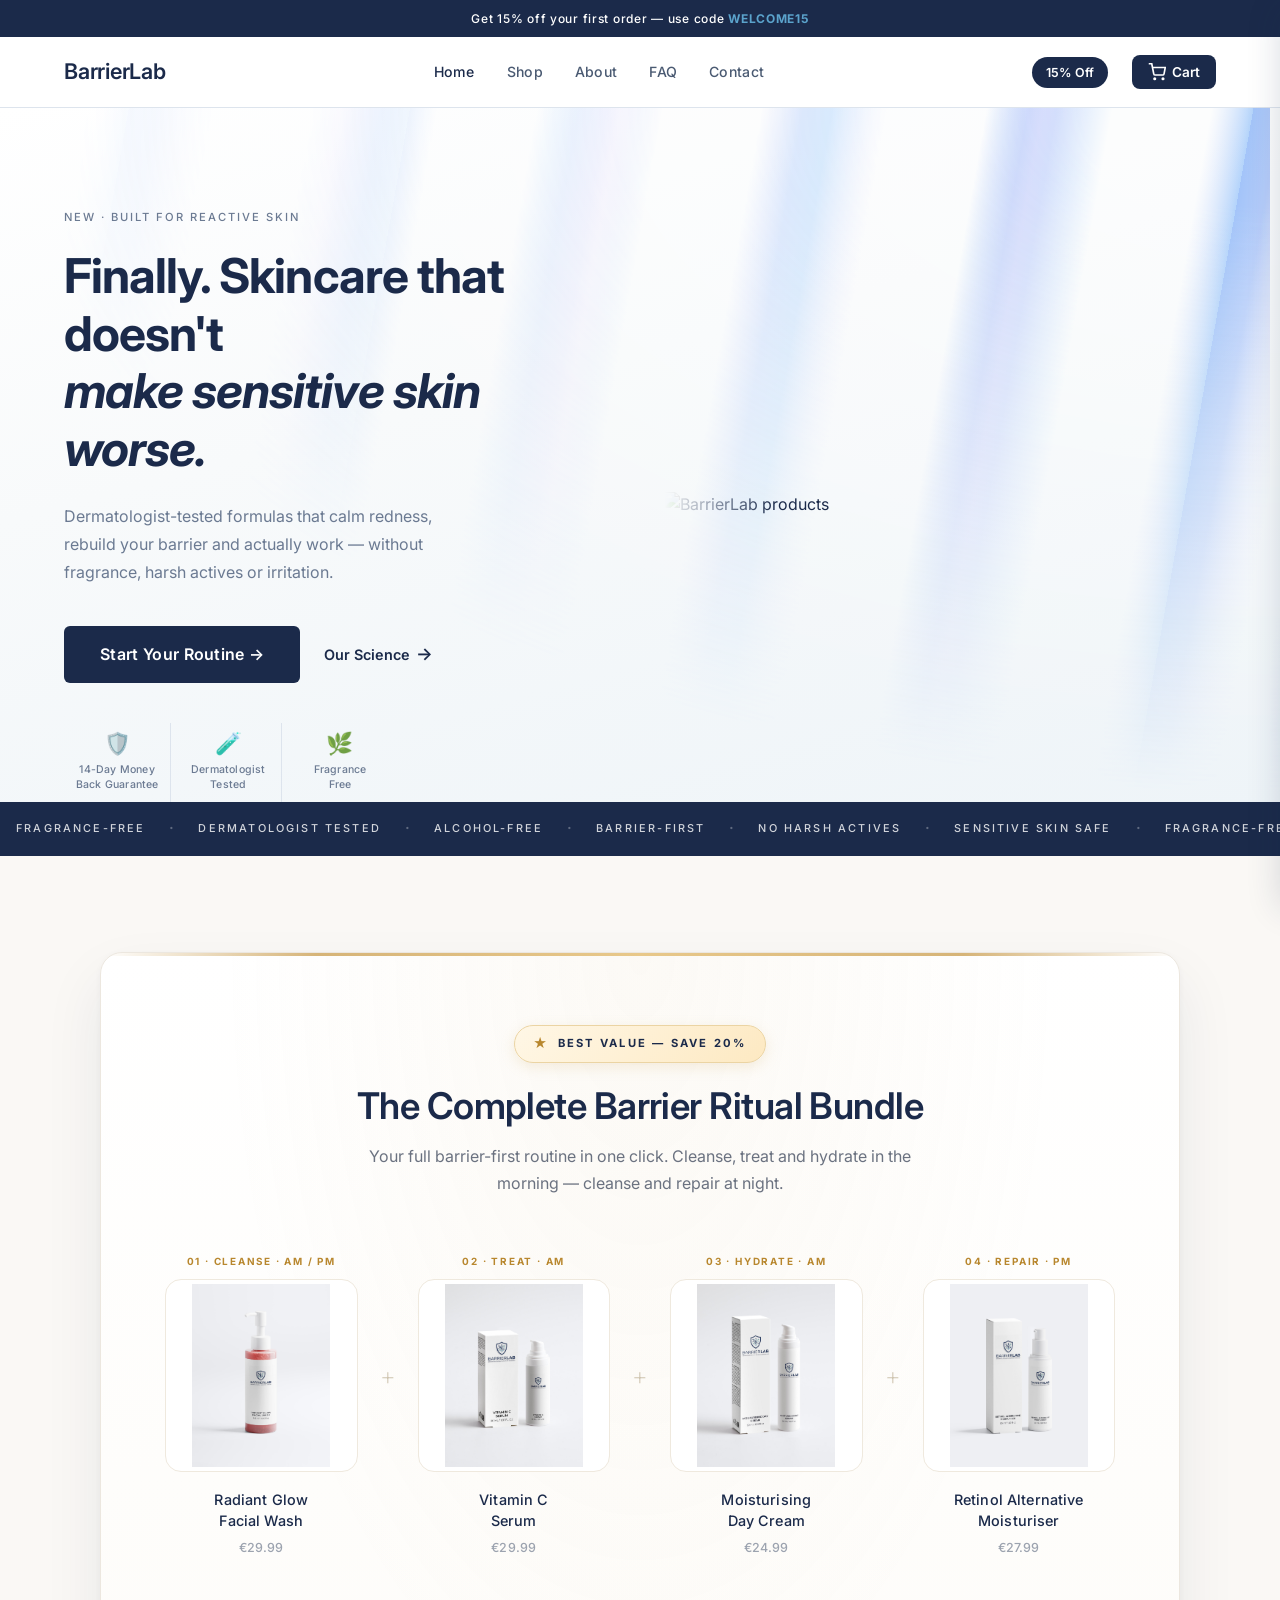
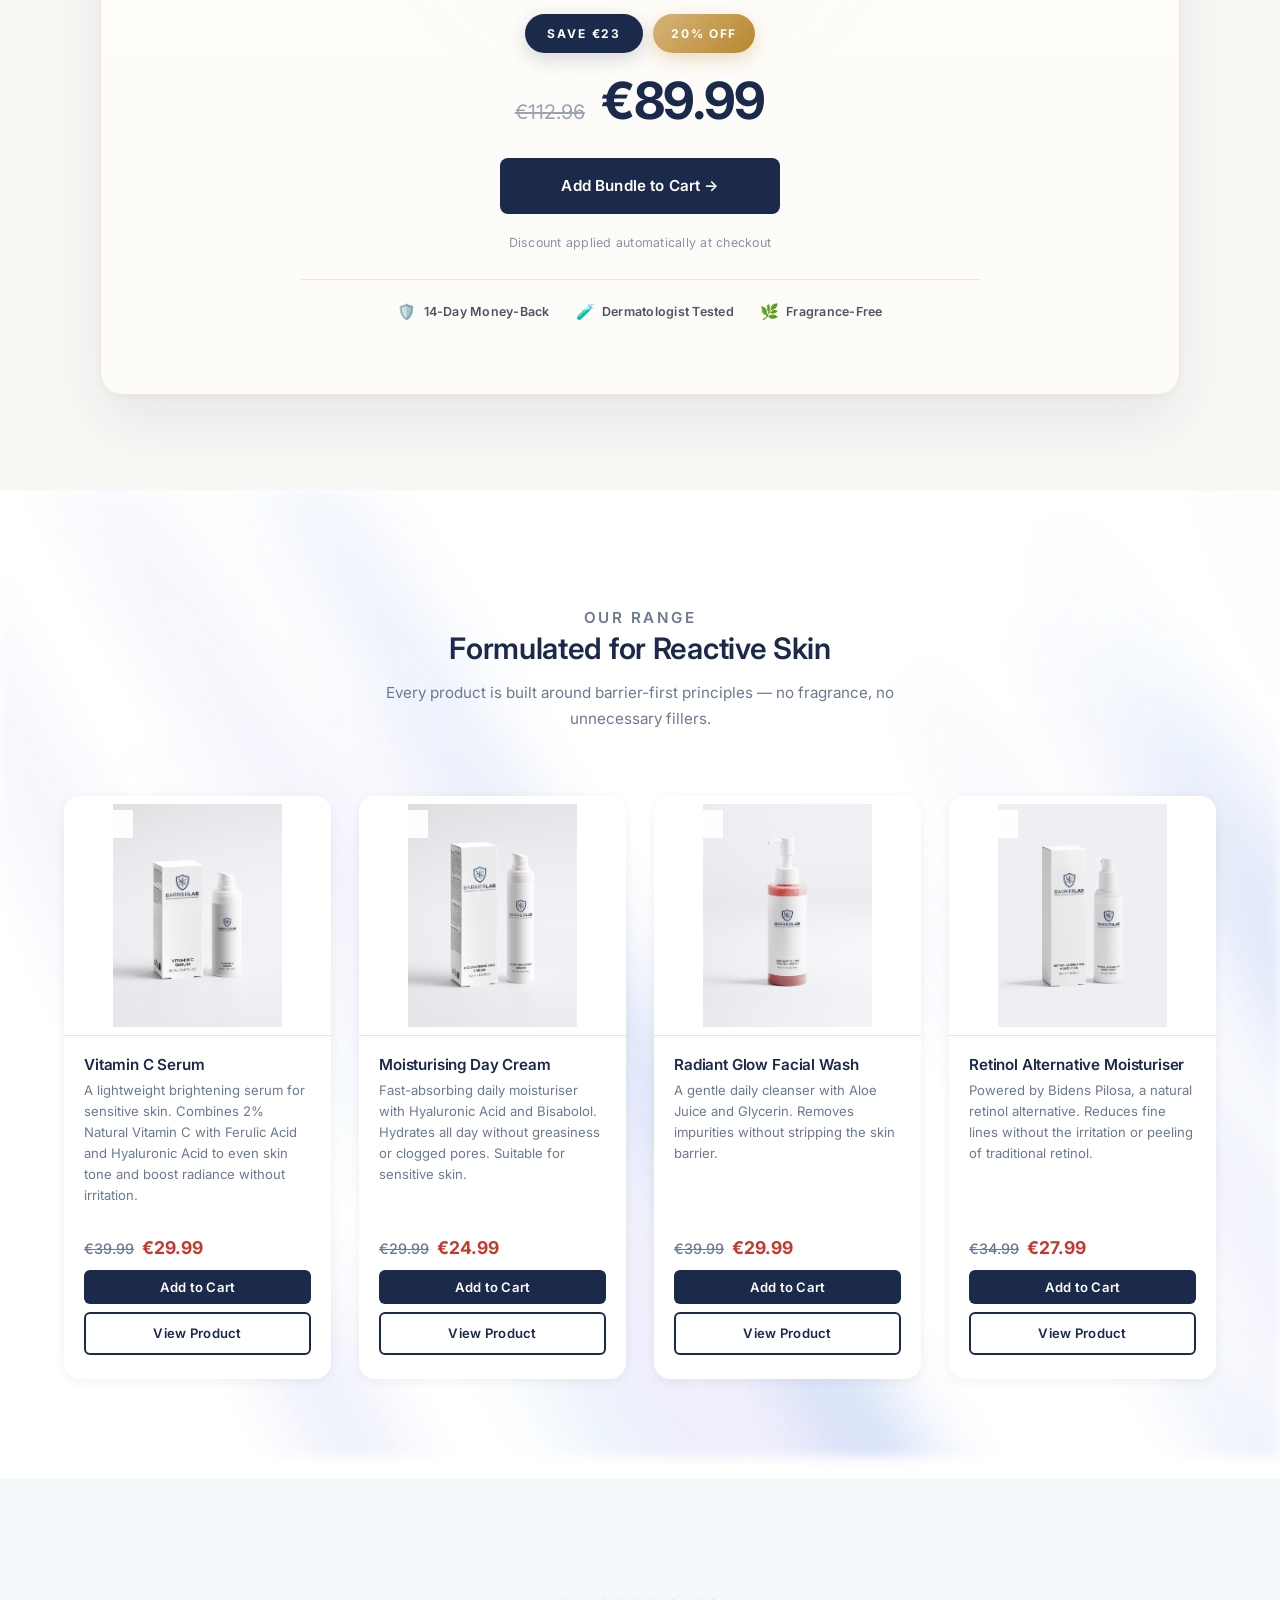
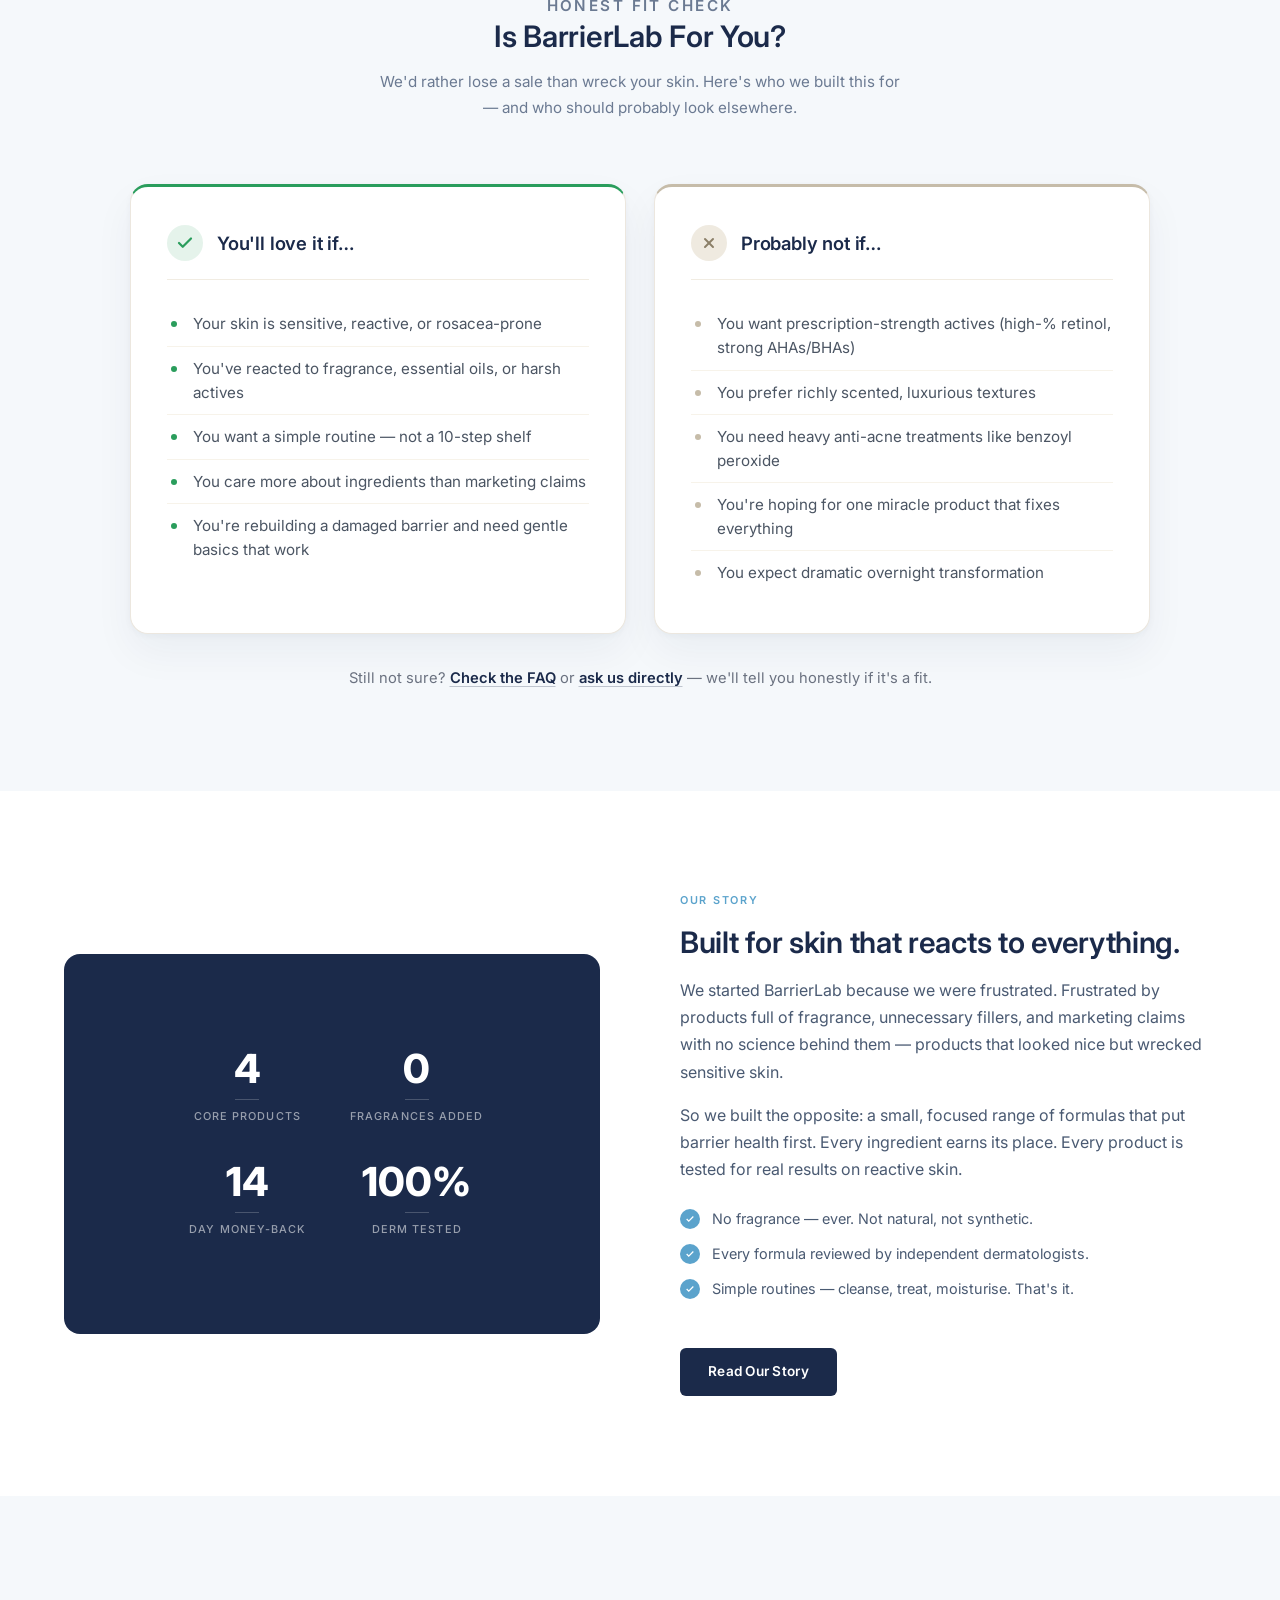
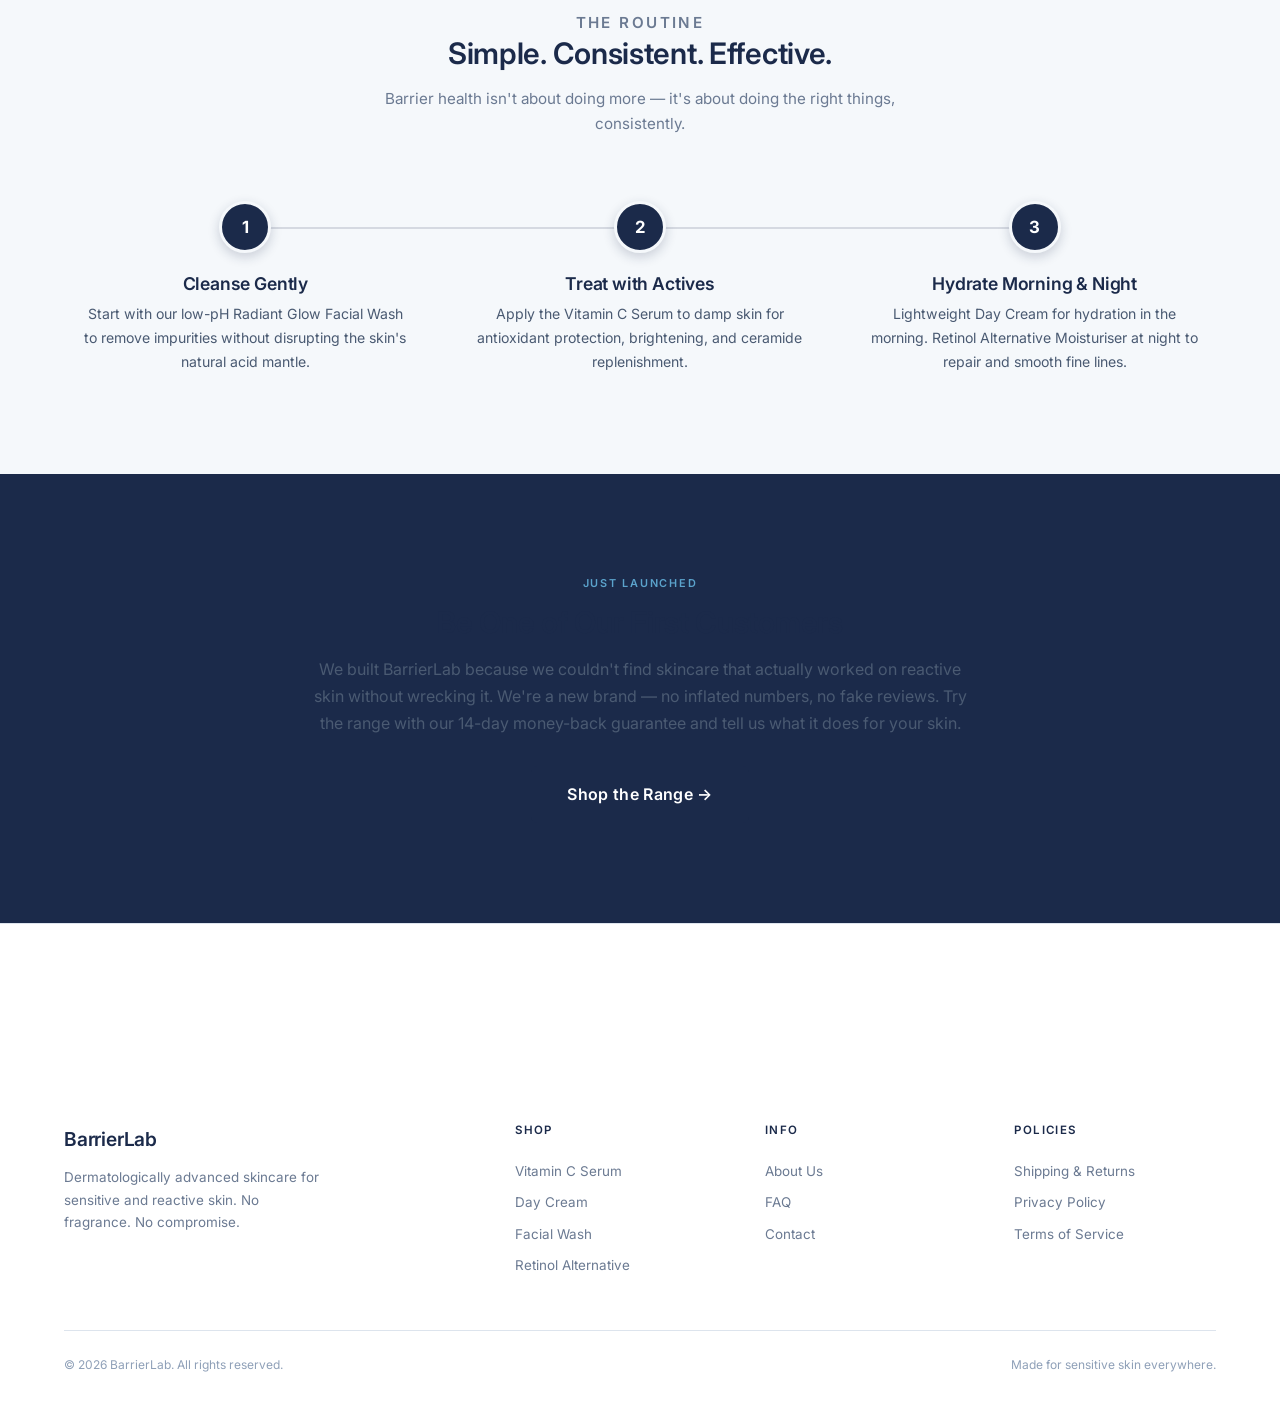
==== commit 6a074c1c: "Remove Barrier-First trust badge from bundle section Co-Authored-By: Claude Opus 4.6 <noreply@anthro" ====
--- a/index.html
+++ b/index.html
@@ -164,7 +164,6 @@
             <li><span class="bundle-trust-icon" aria-hidden="true">🛡️</span> 14-Day Money-Back</li>
             <li><span class="bundle-trust-icon" aria-hidden="true">🧪</span> Dermatologist Tested</li>
             <li><span class="bundle-trust-icon" aria-hidden="true">🌿</span> Fragrance-Free</li>
-            <li><span class="bundle-trust-icon" aria-hidden="true">✅</span> Barrier-First</li>
           </ul>
         </div>
       </div>
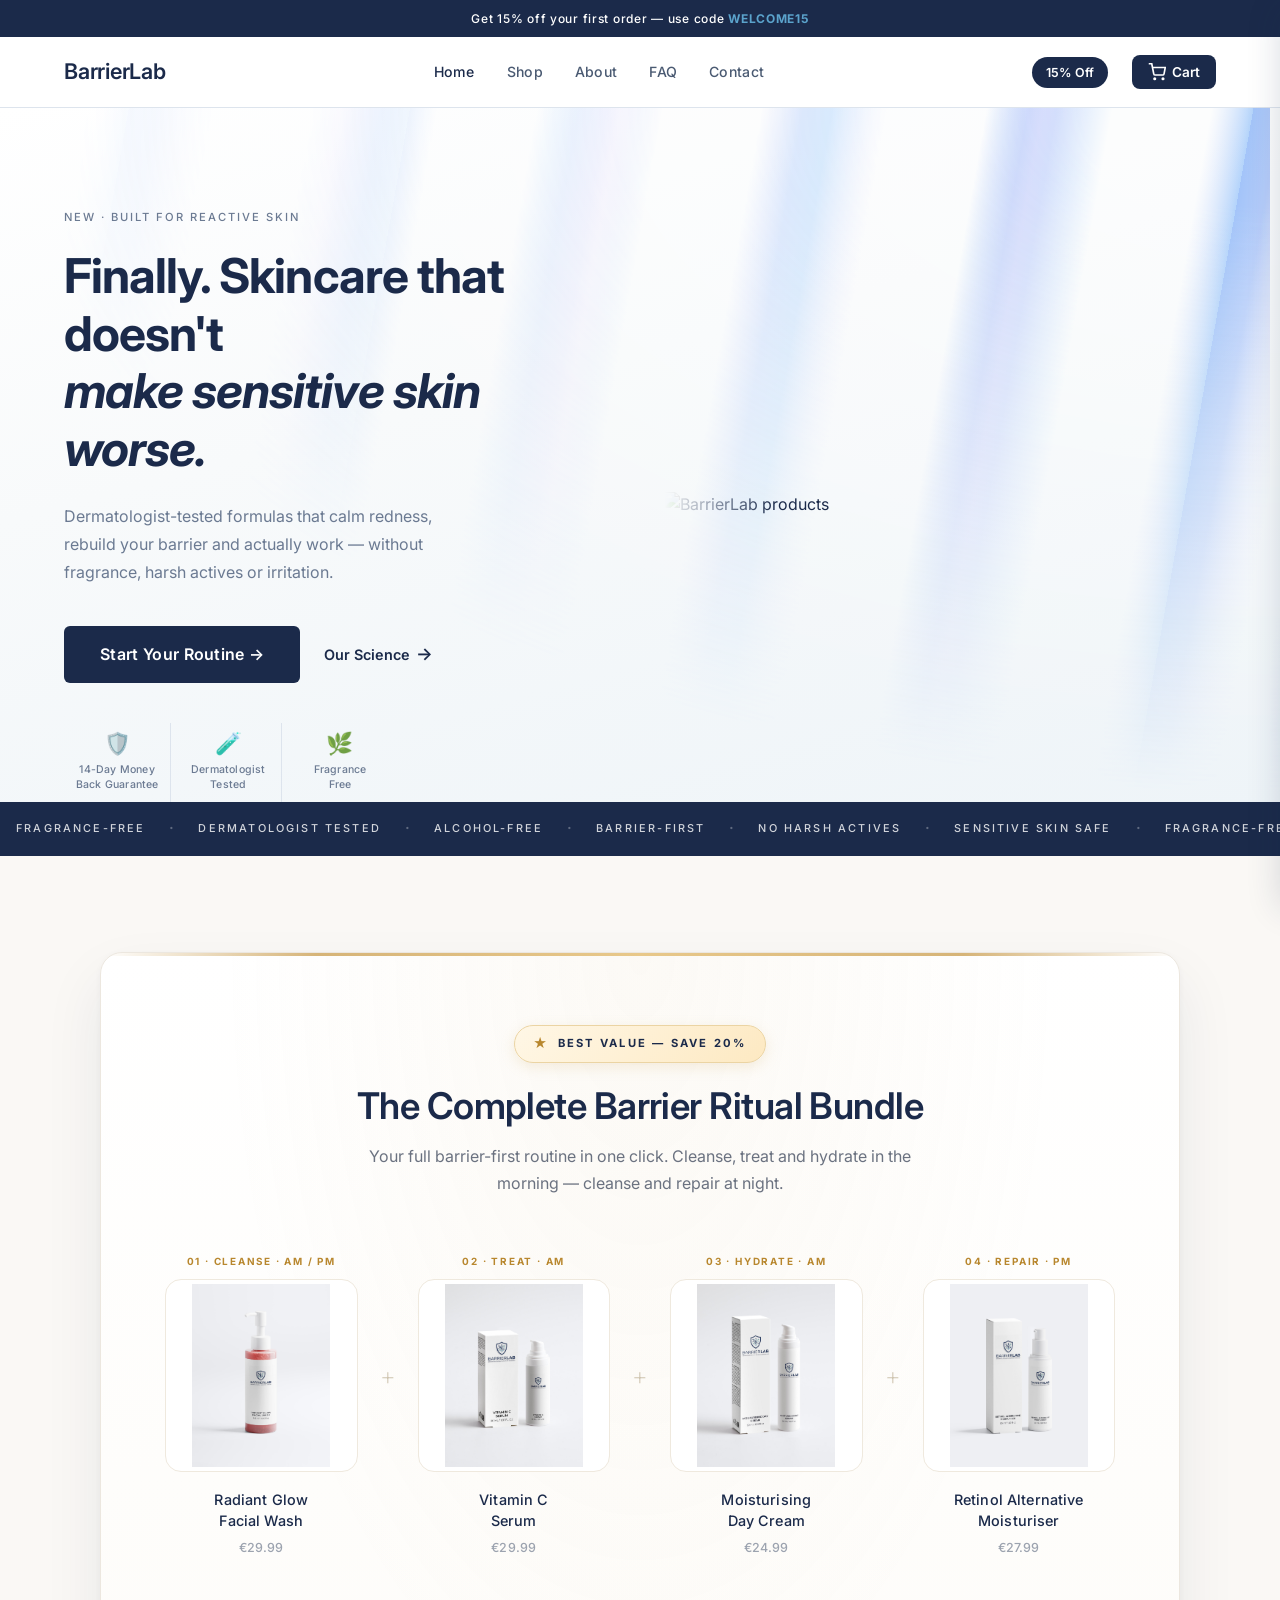
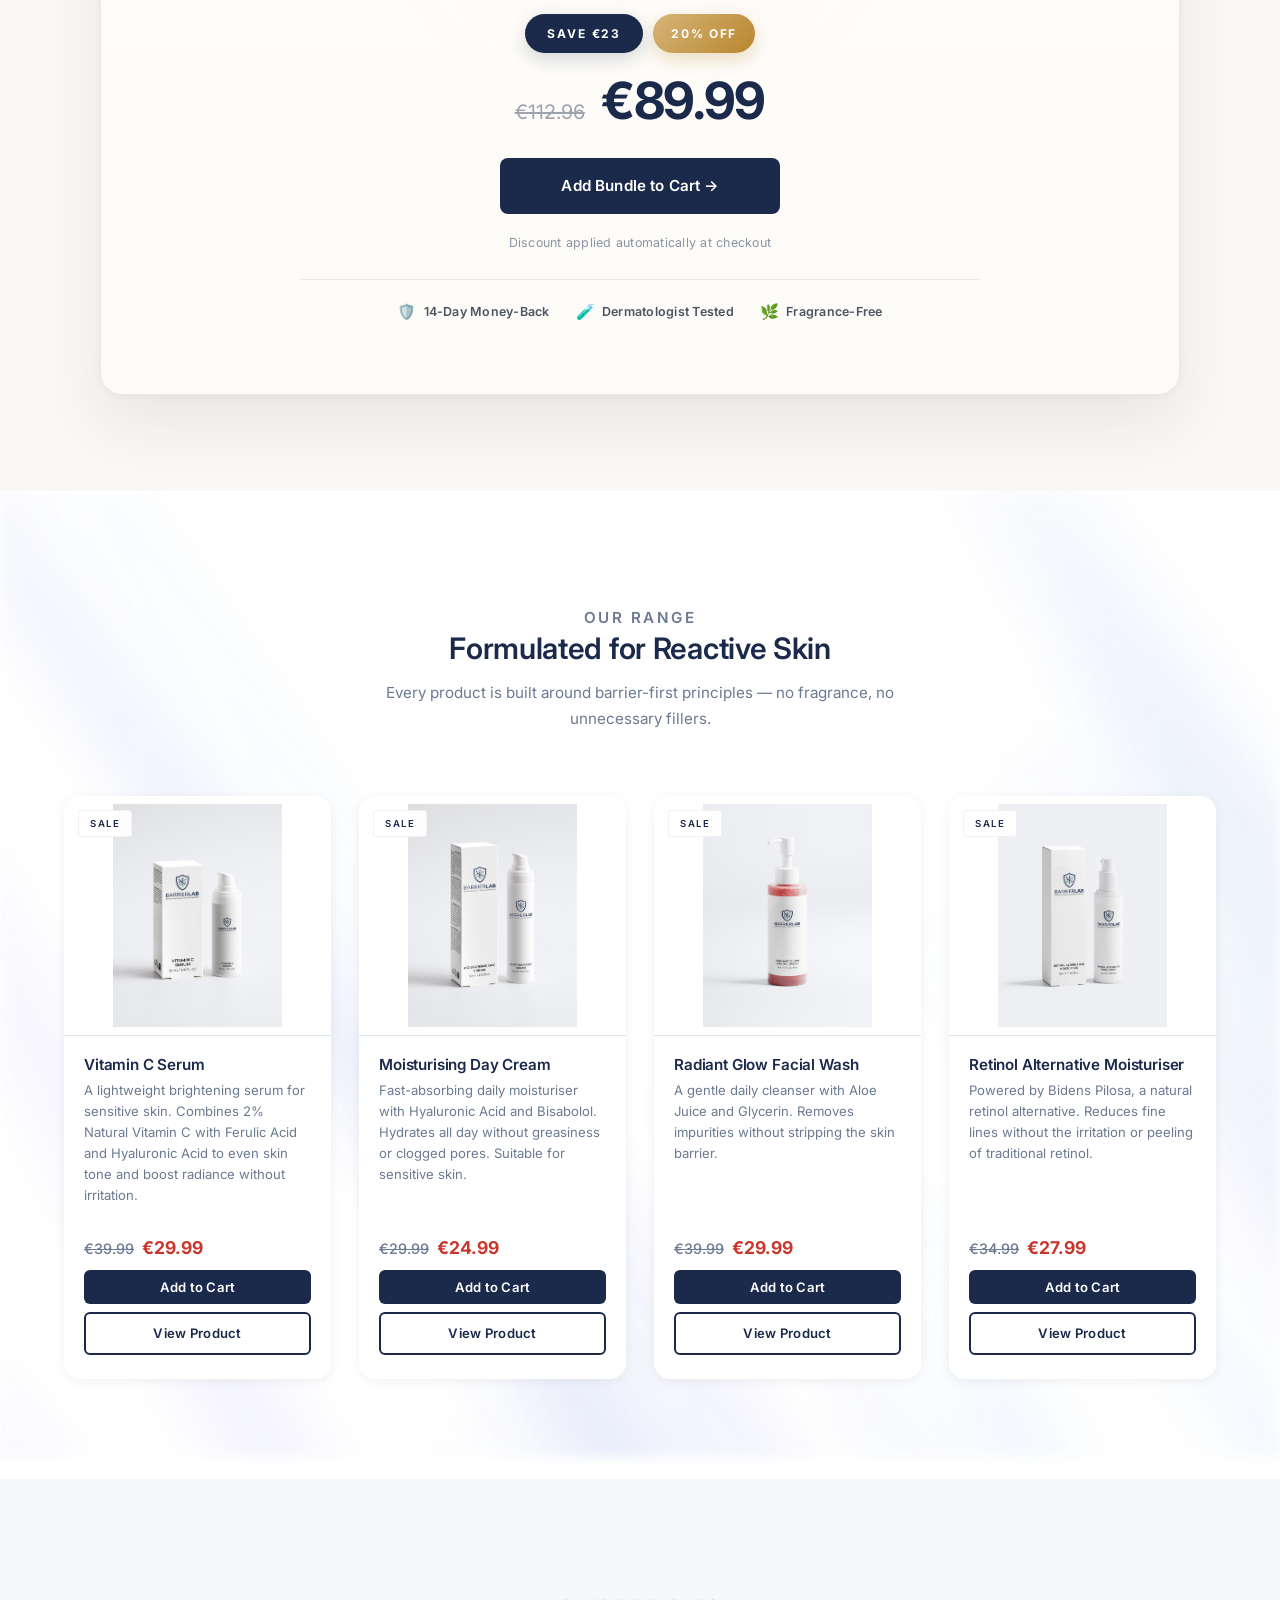
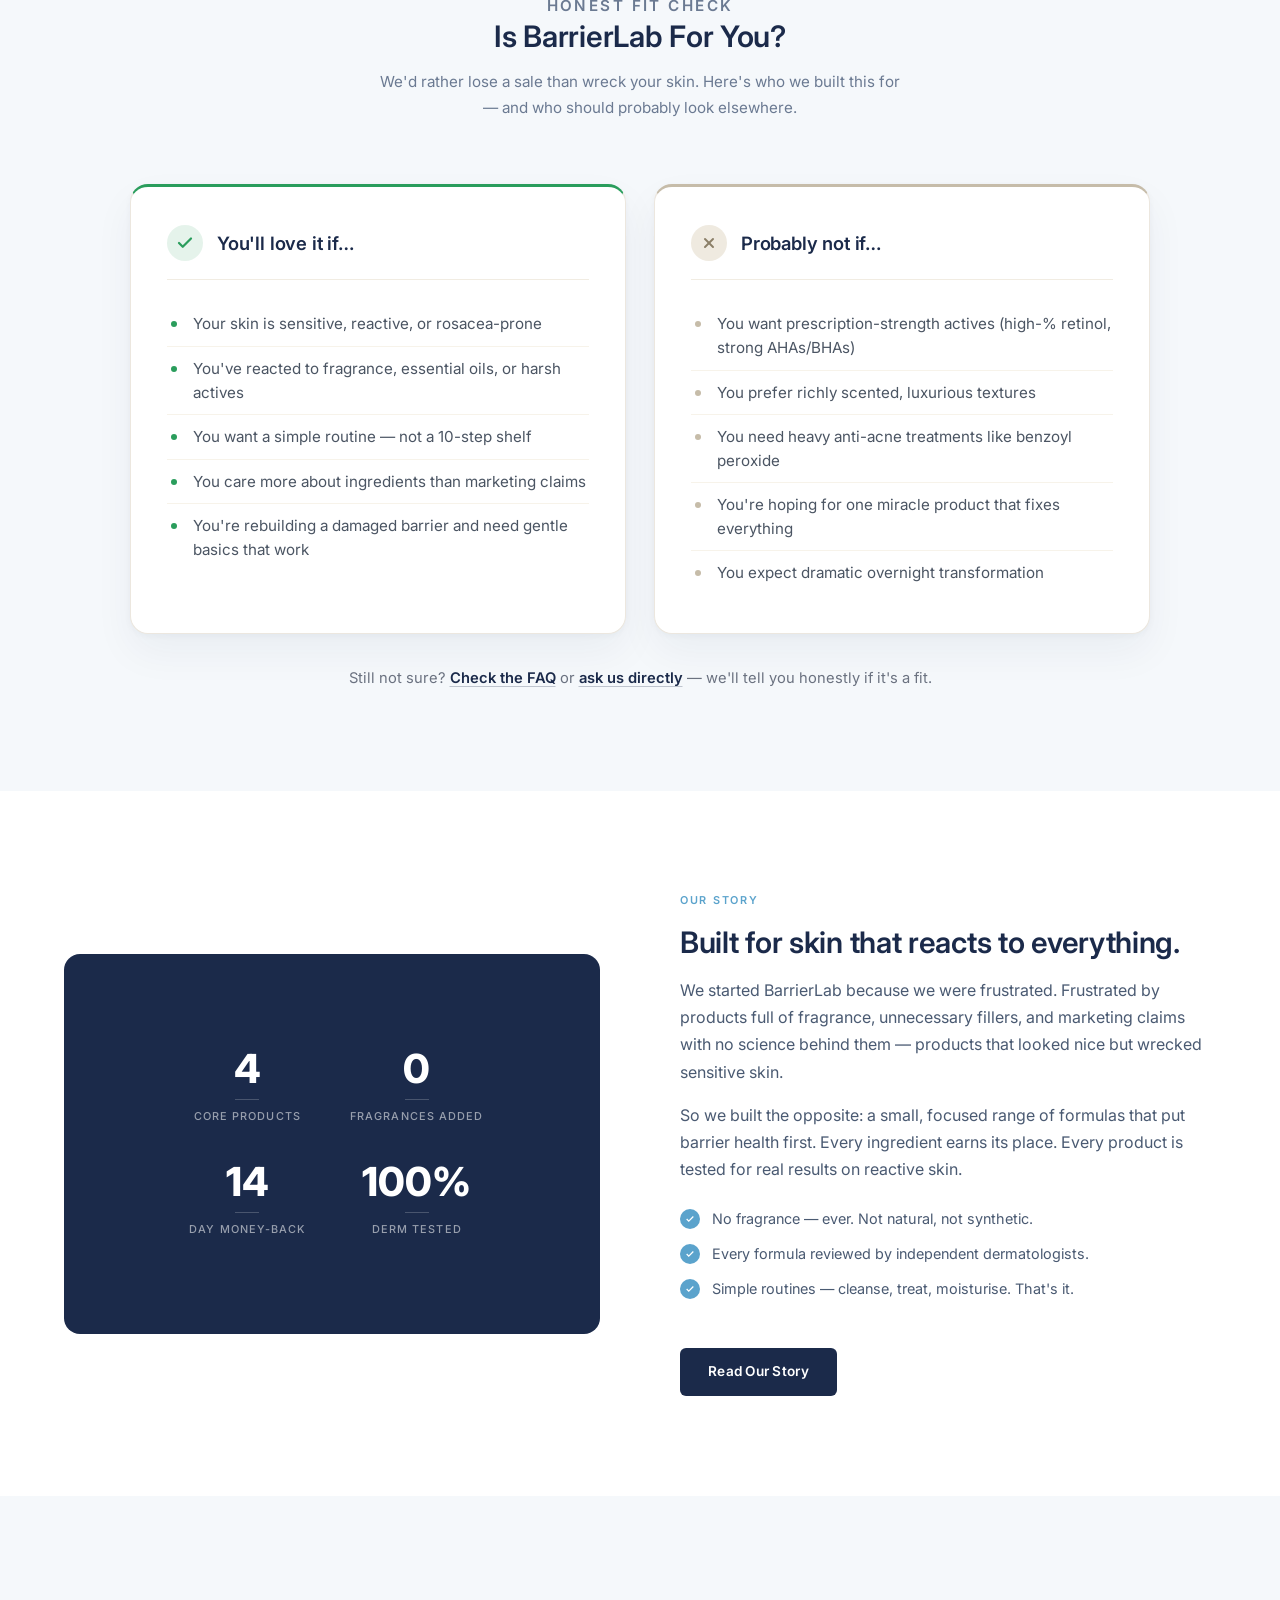
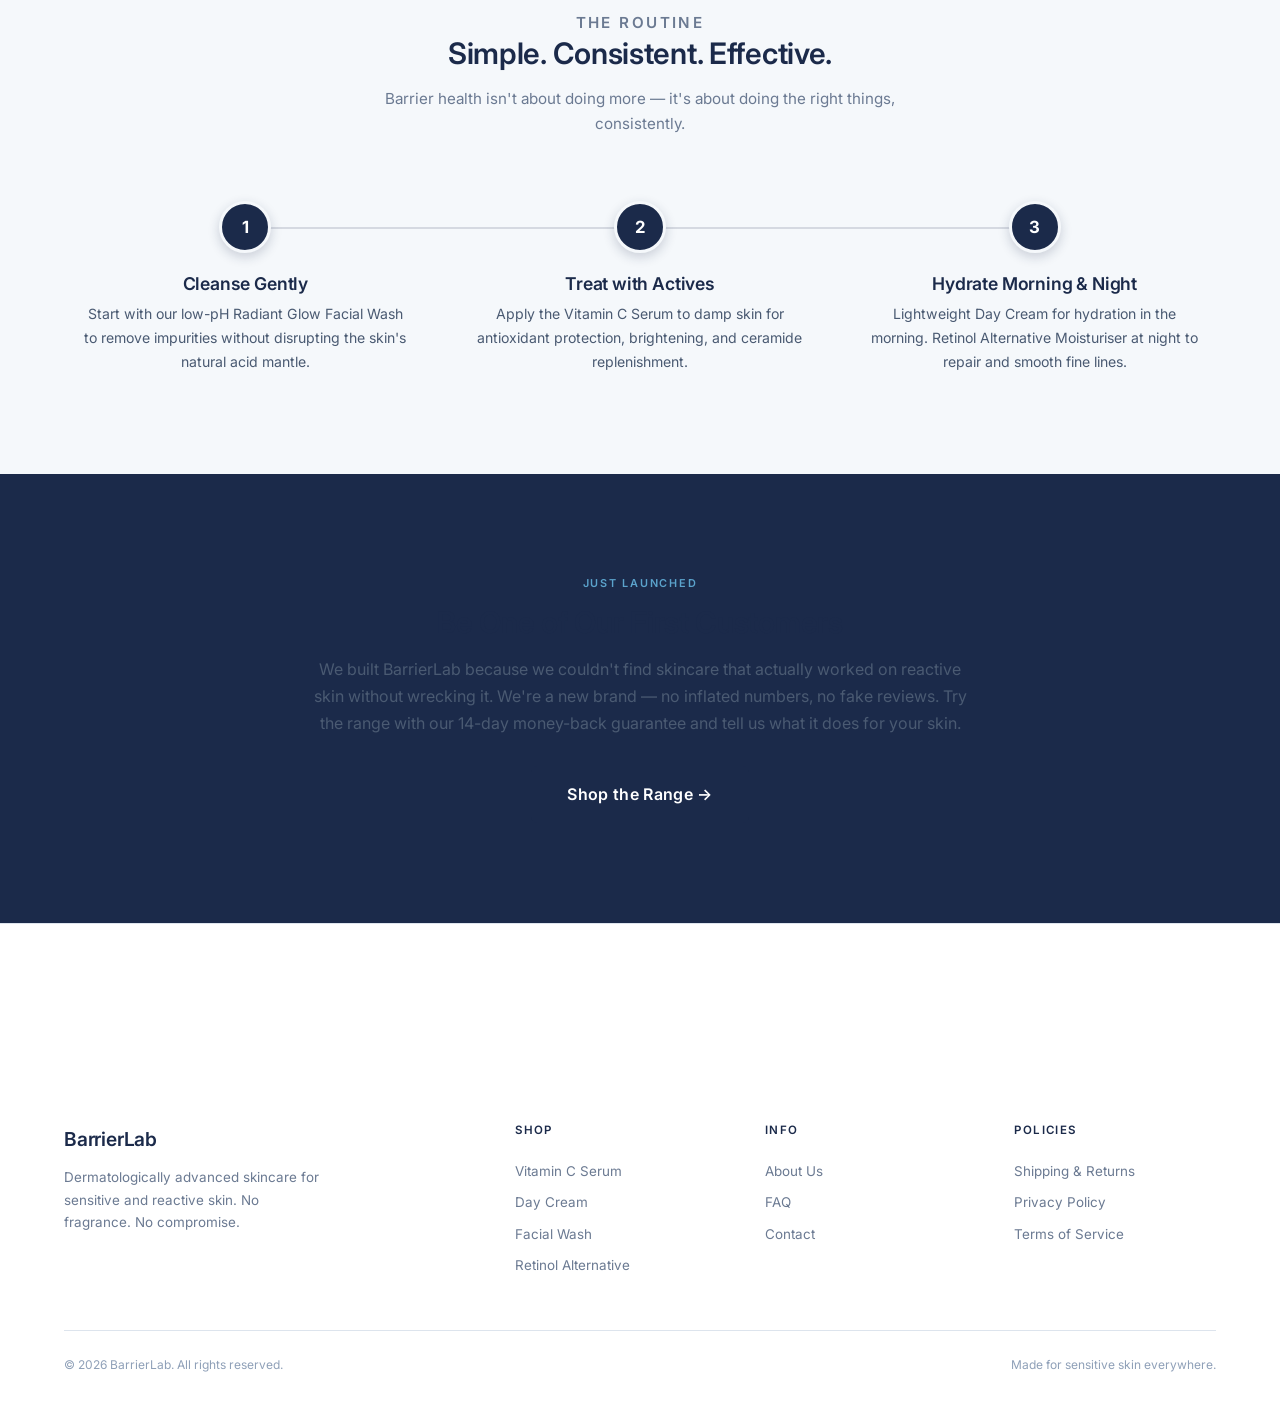
==== commit 06125928: "Update Vitamin C Serum Shopify variant ID Old variant was no longer available, causing bundle checko" ====
--- a/index.html
+++ b/index.html
@@ -193,7 +193,7 @@
             <p class="desc">A lightweight brightening serum for sensitive skin. Combines 2% Natural Vitamin C with Ferulic Acid and Hyaluronic Acid to even skin tone and boost radiance without irritation.</p>
             <div class="product-card-footer" style="flex-direction:column;align-items:stretch;gap:8px;">
               <span class="product-price"><span class="price-old">€39.99</span><span class="price-new">€29.99</span></span>
-              <button class="btn btn-sm btn-primary btn-full add-to-cart-btn" data-id="vitamin-c" data-name="Vitamin C Serum" data-price="29.99" data-image="images/vitaminc_front.jpg" data-variant-id="64098674344285">Add to Cart</button>
+              <button class="btn btn-sm btn-primary btn-full add-to-cart-btn" data-id="vitamin-c" data-name="Vitamin C Serum" data-price="29.99" data-image="images/vitaminc_front.jpg" data-variant-id="64149782823261">Add to Cart</button>
               <a href="product-vitamin-c-serum.html" class="btn btn-sm btn-outline btn-full">View Product</a>
             </div>
           </div>
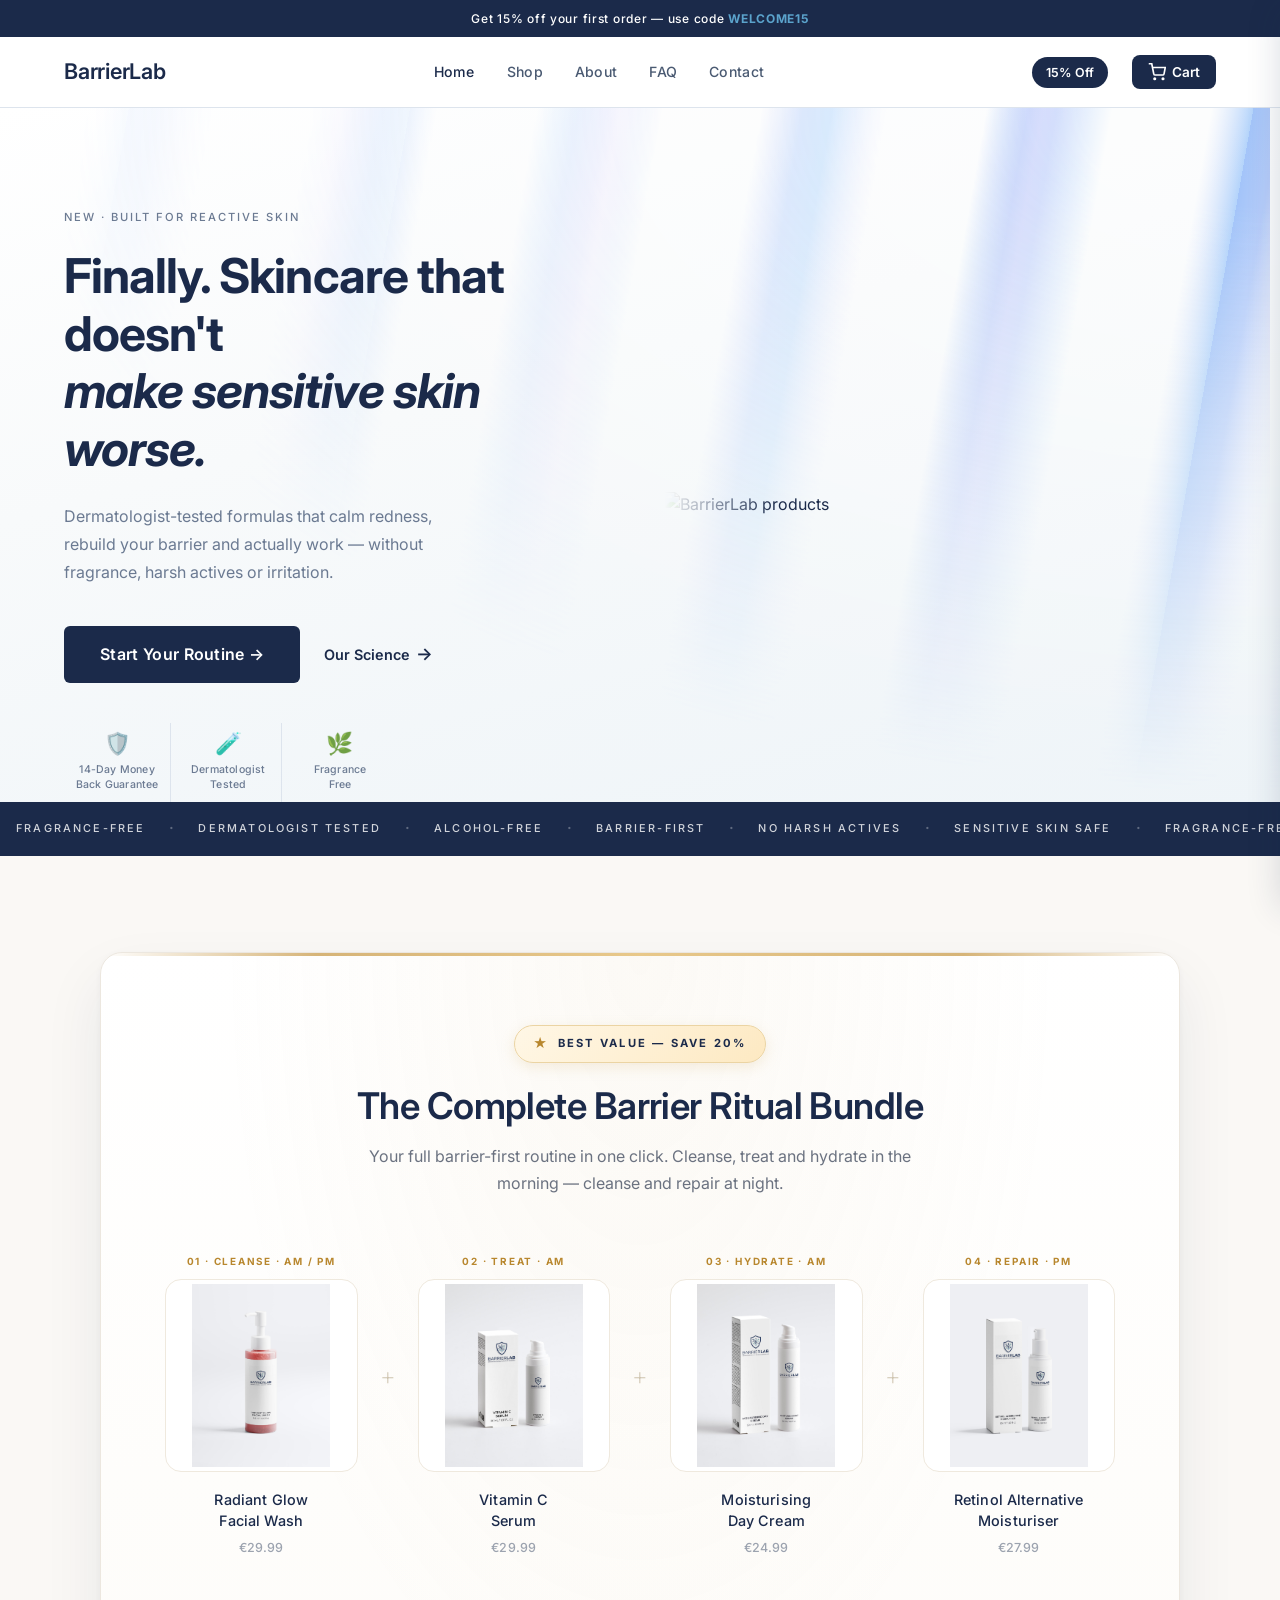
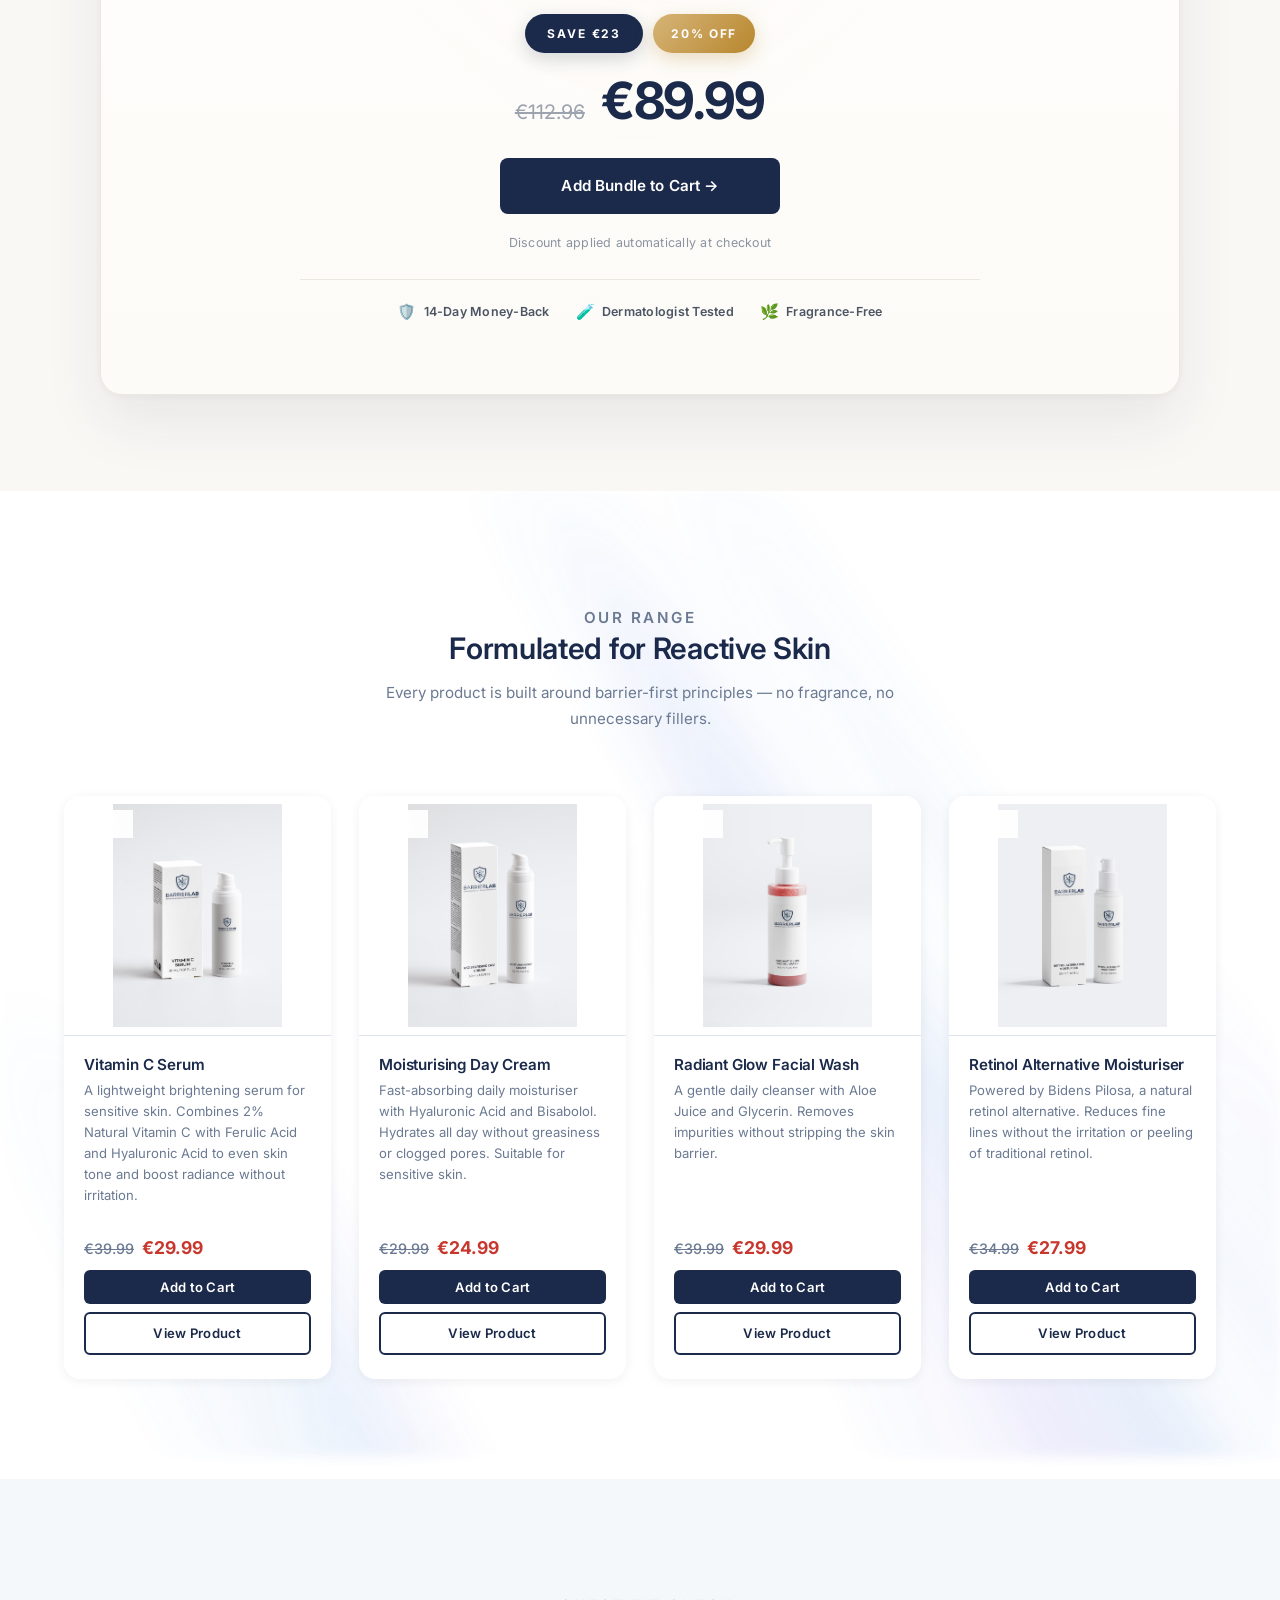
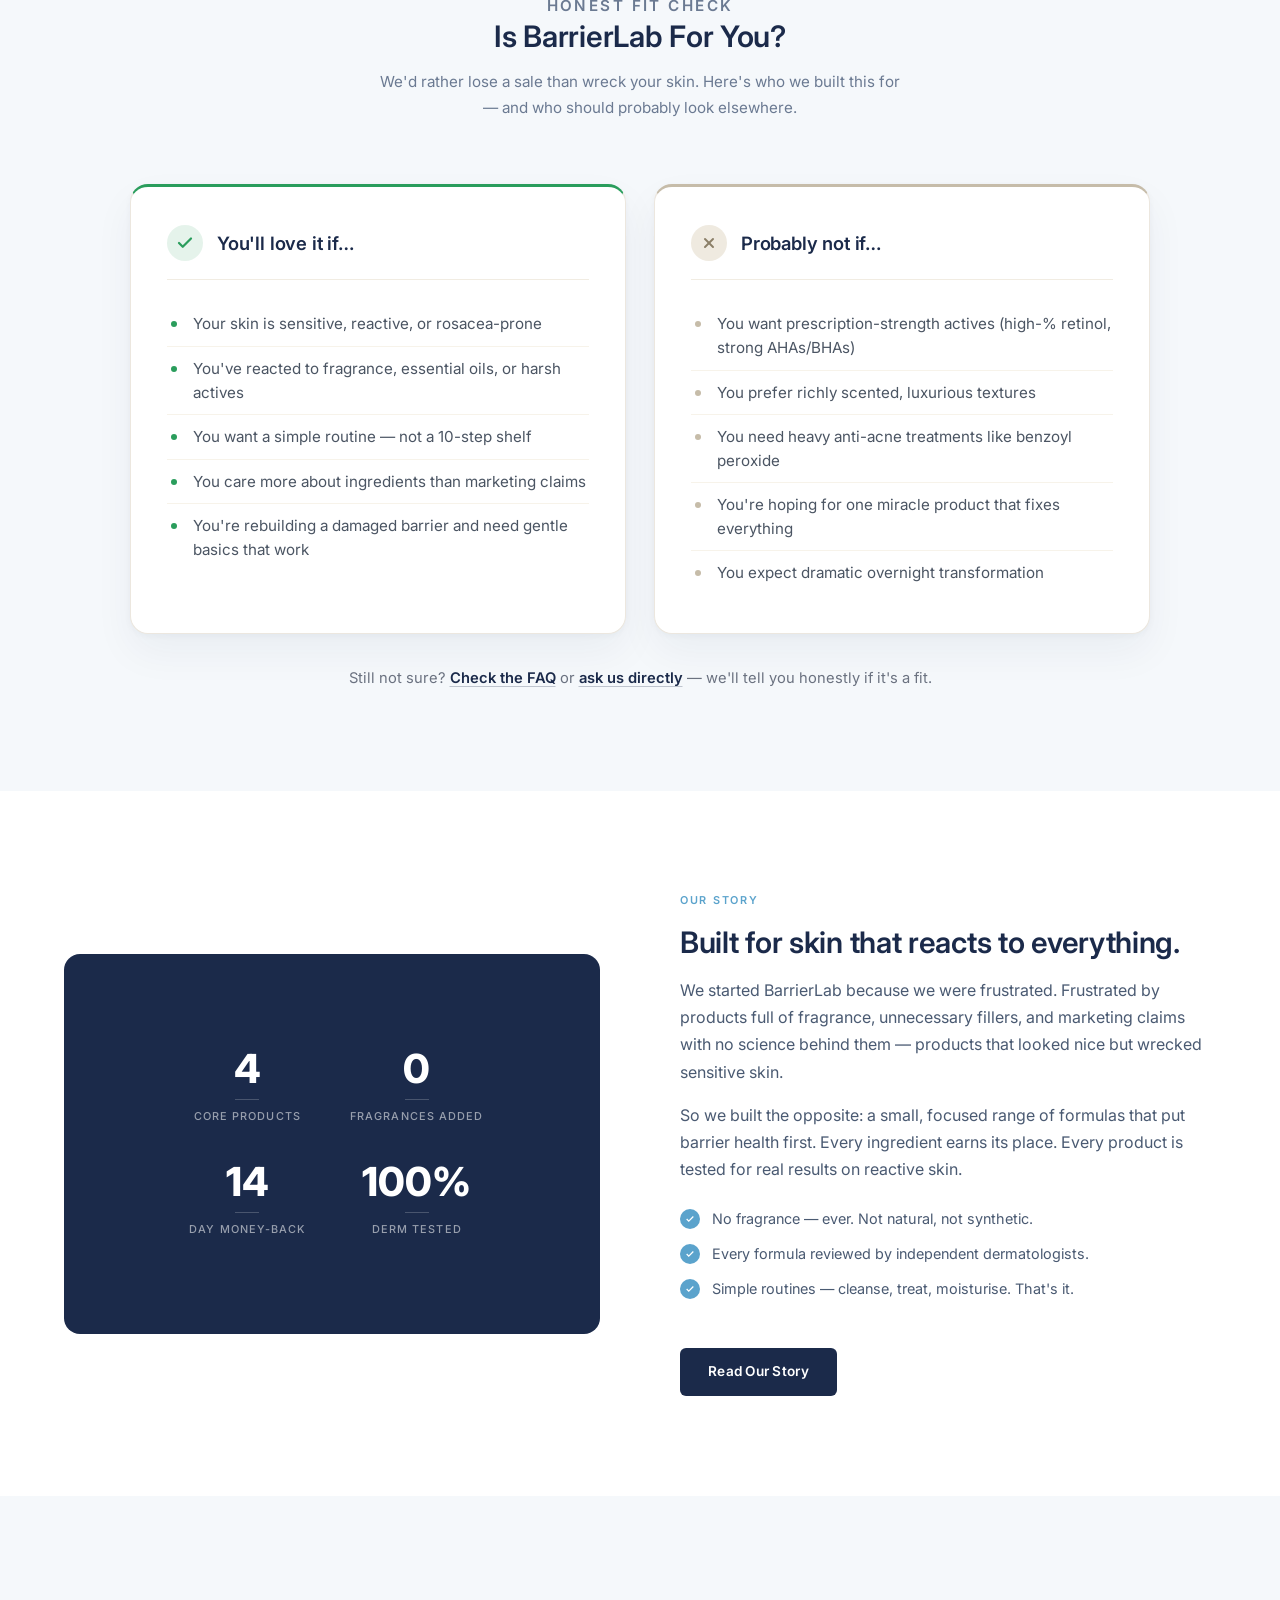
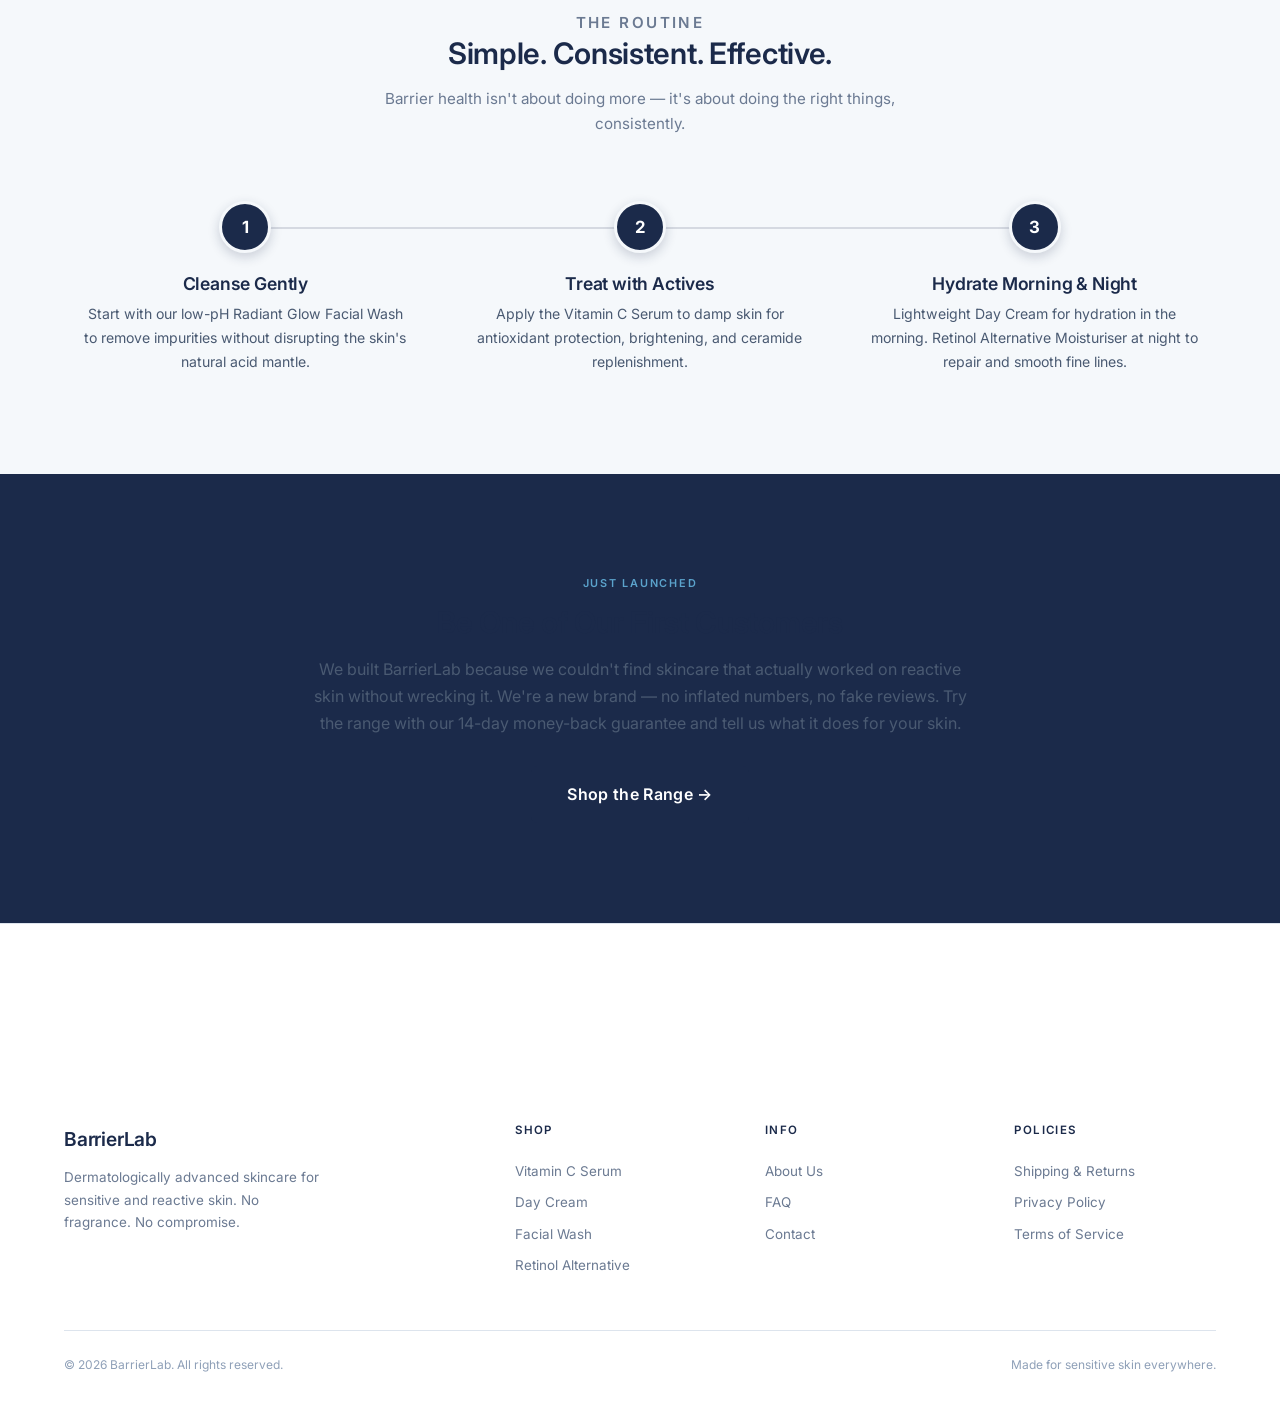
==== commit 39803c15: "Install Google Analytics 4 tracking across all pages Adds the GA4 gtag.js snippet (G-Z16YEDCPTH) to " ====
--- a/index.html
+++ b/index.html
@@ -6,6 +6,14 @@
   <title>BarrierLab — Dermatologically Advanced Skincare</title>
   <meta name="description" content="Science-led skincare formulas for sensitive and reactive skin. Fragrance-free. Dermatologist tested. Barrier-first." />
   <link rel="stylesheet" href="css/styles.css?v=12" />
+  <!-- Google tag (gtag.js) -->
+  <script async src="https://www.googletagmanager.com/gtag/js?id=G-Z16YEDCPTH"></script>
+  <script>
+    window.dataLayer = window.dataLayer || [];
+    function gtag(){dataLayer.push(arguments);}
+    gtag('js', new Date());
+    gtag('config', 'G-Z16YEDCPTH');
+  </script>
 </head>
 <body>
 
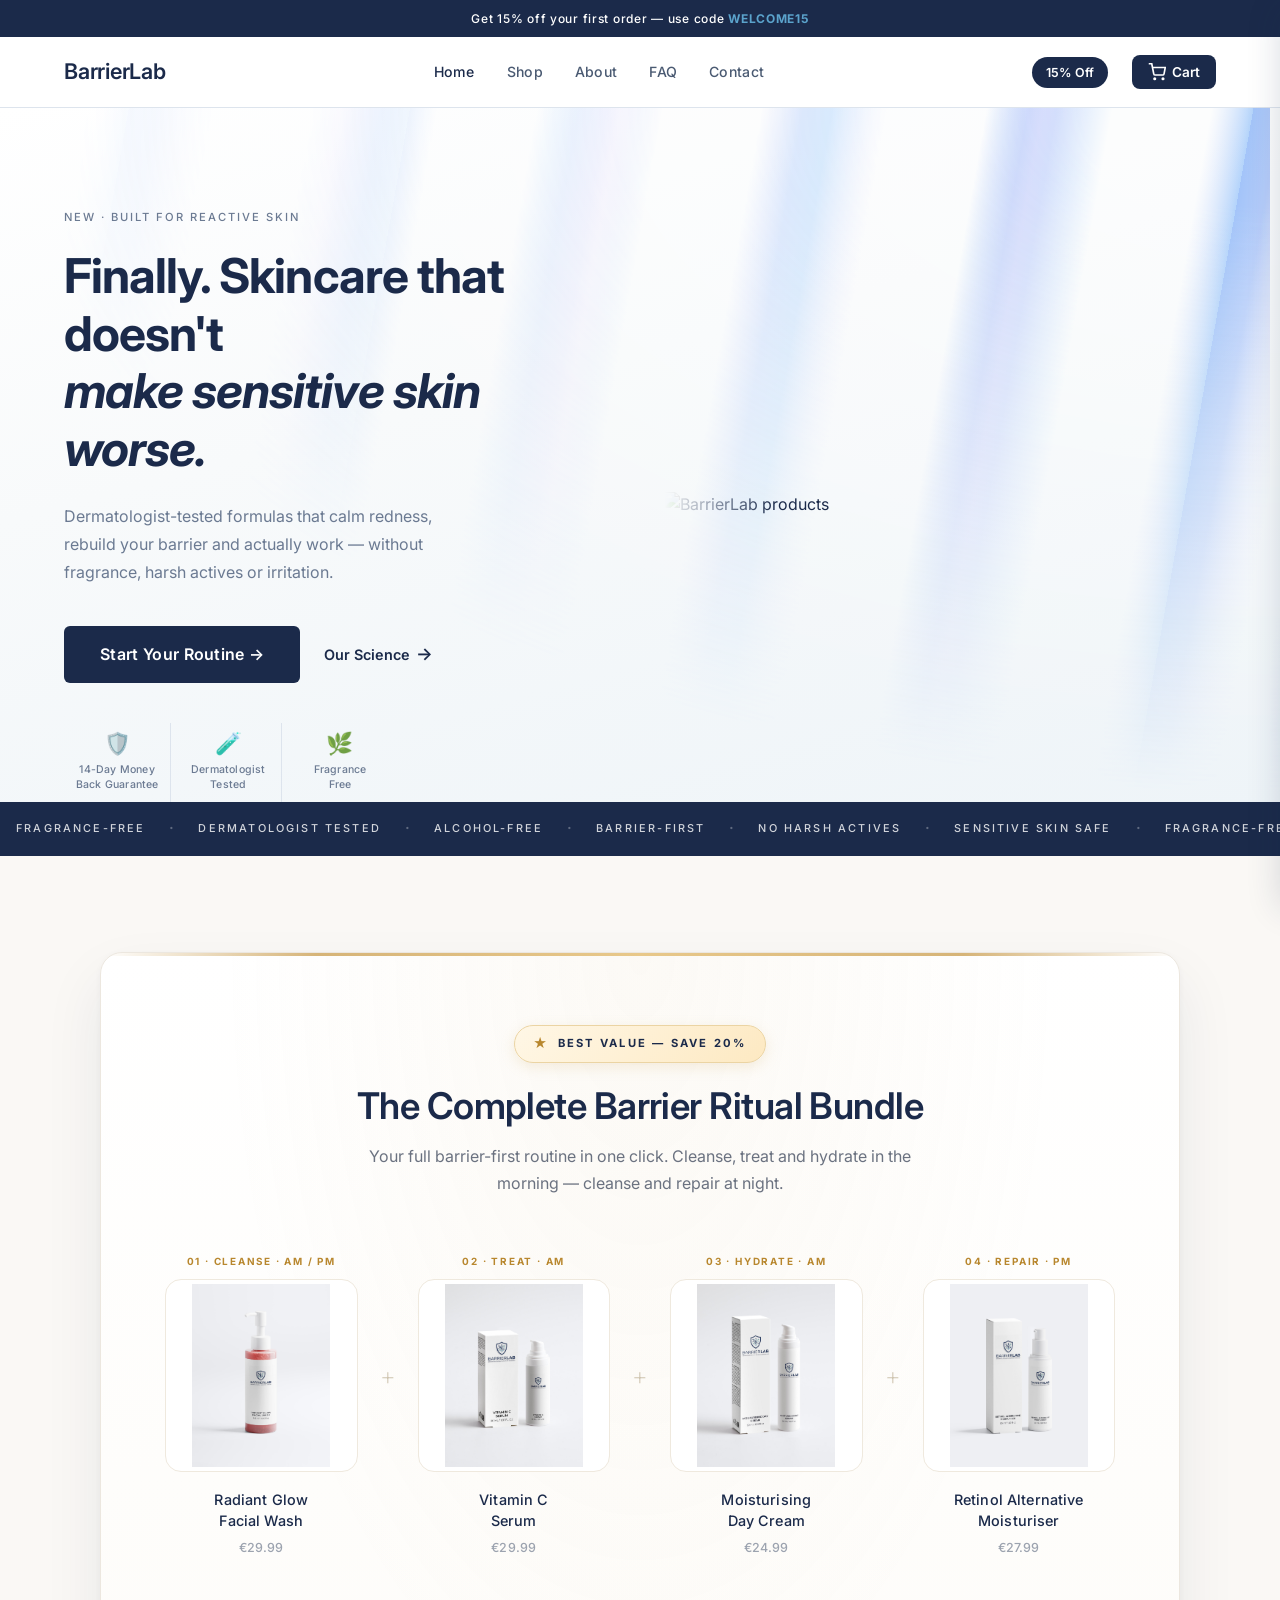
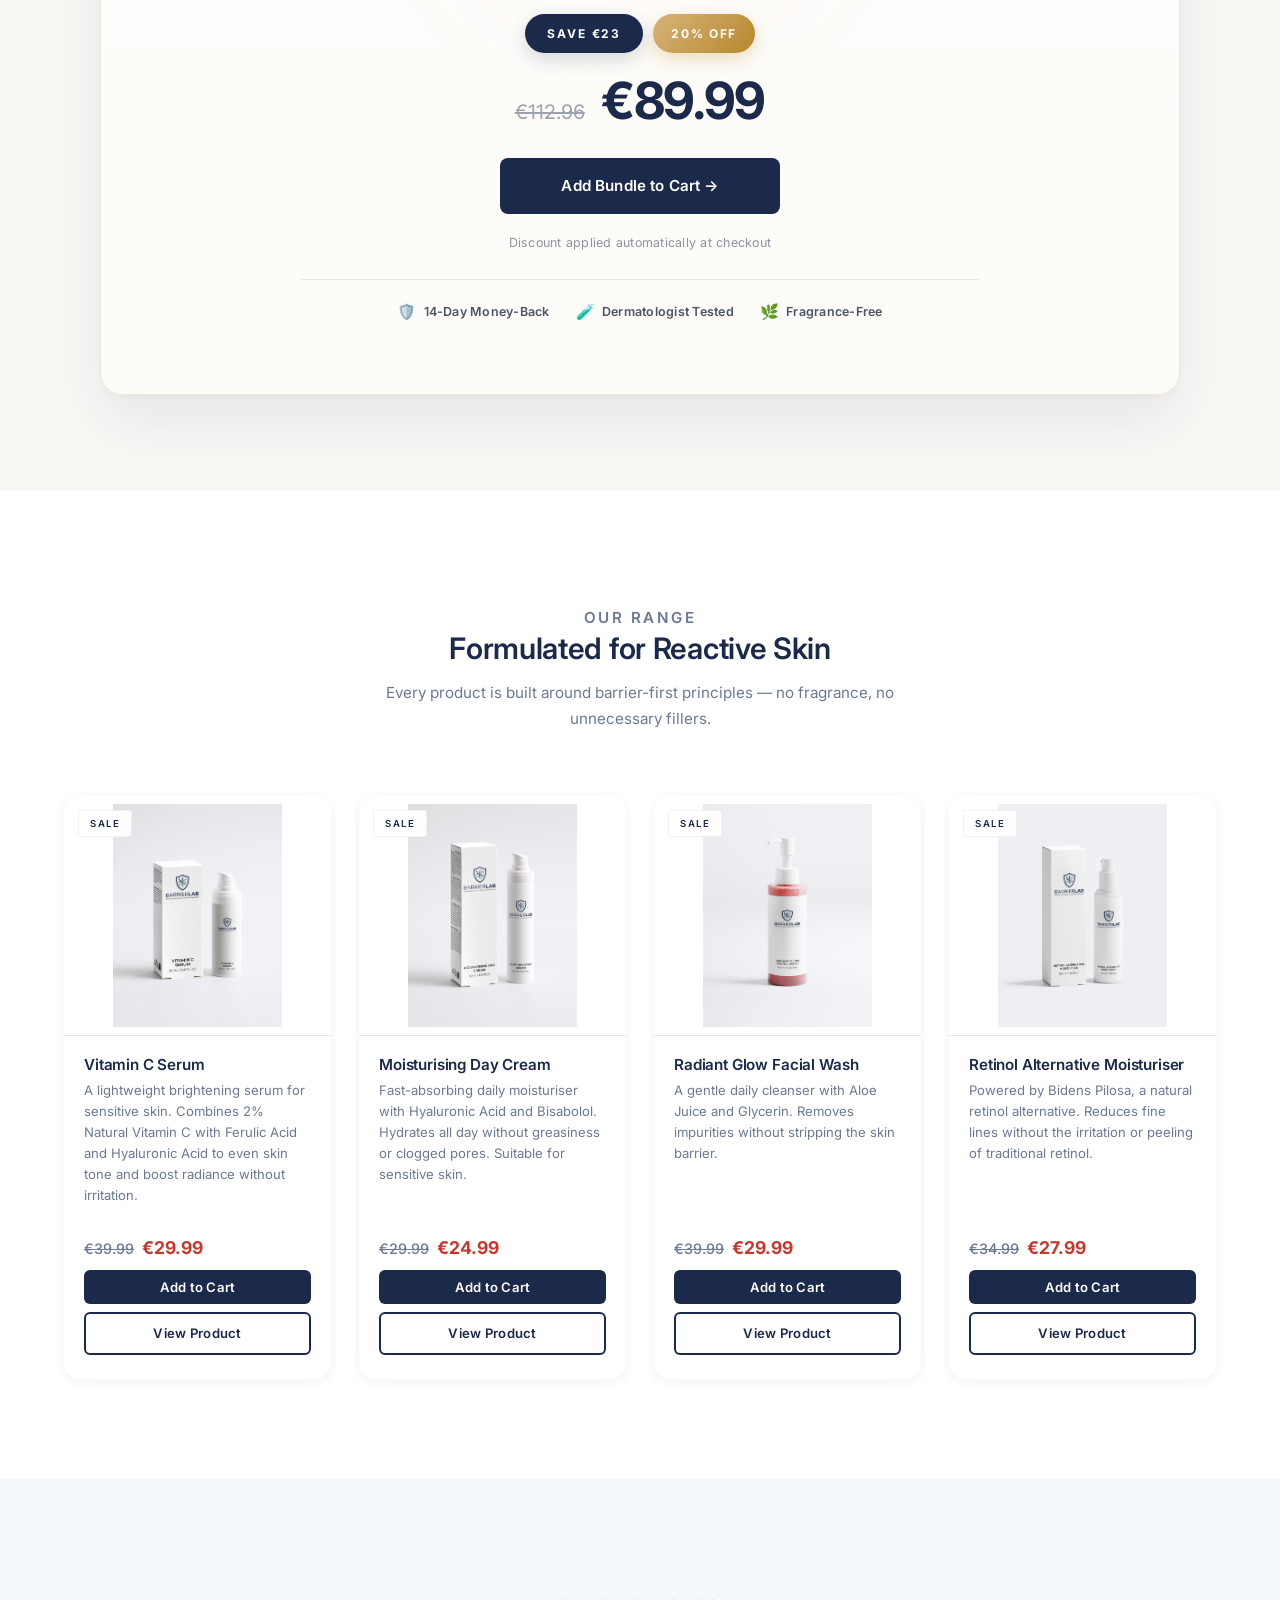
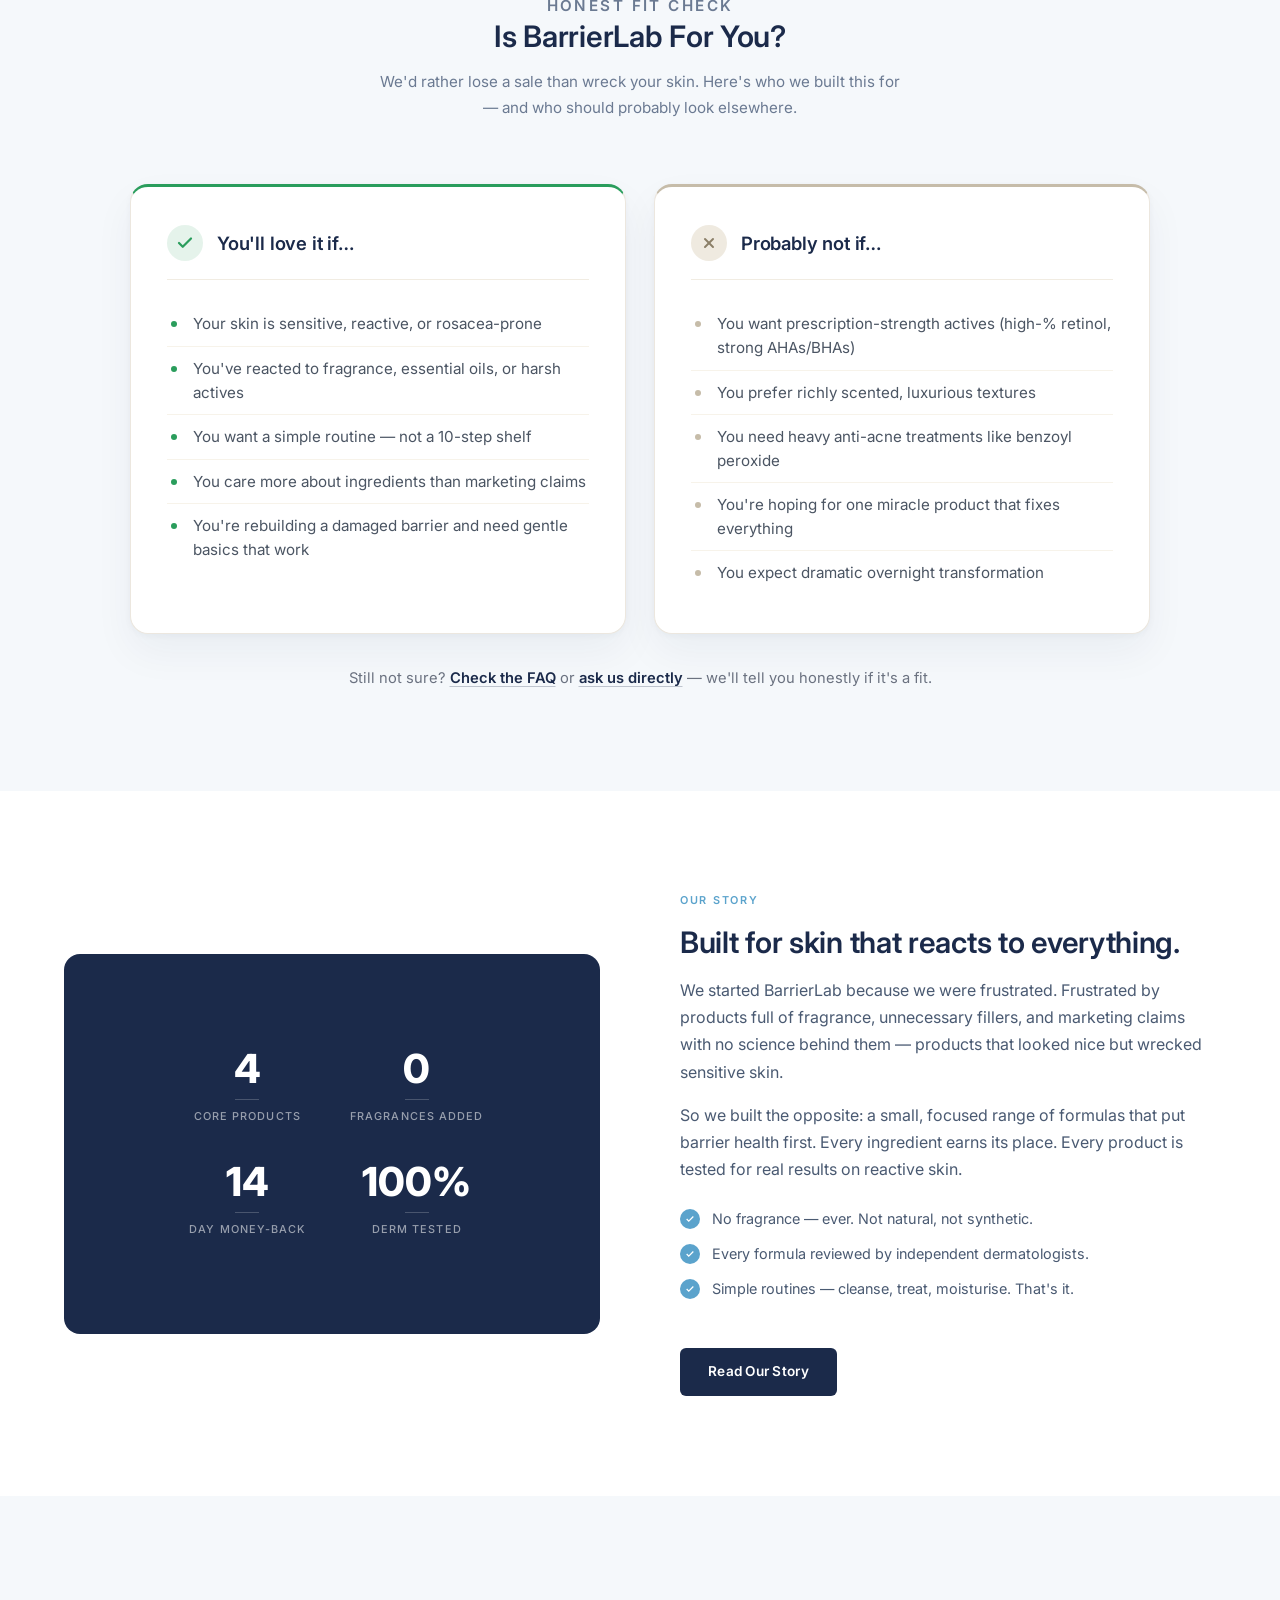
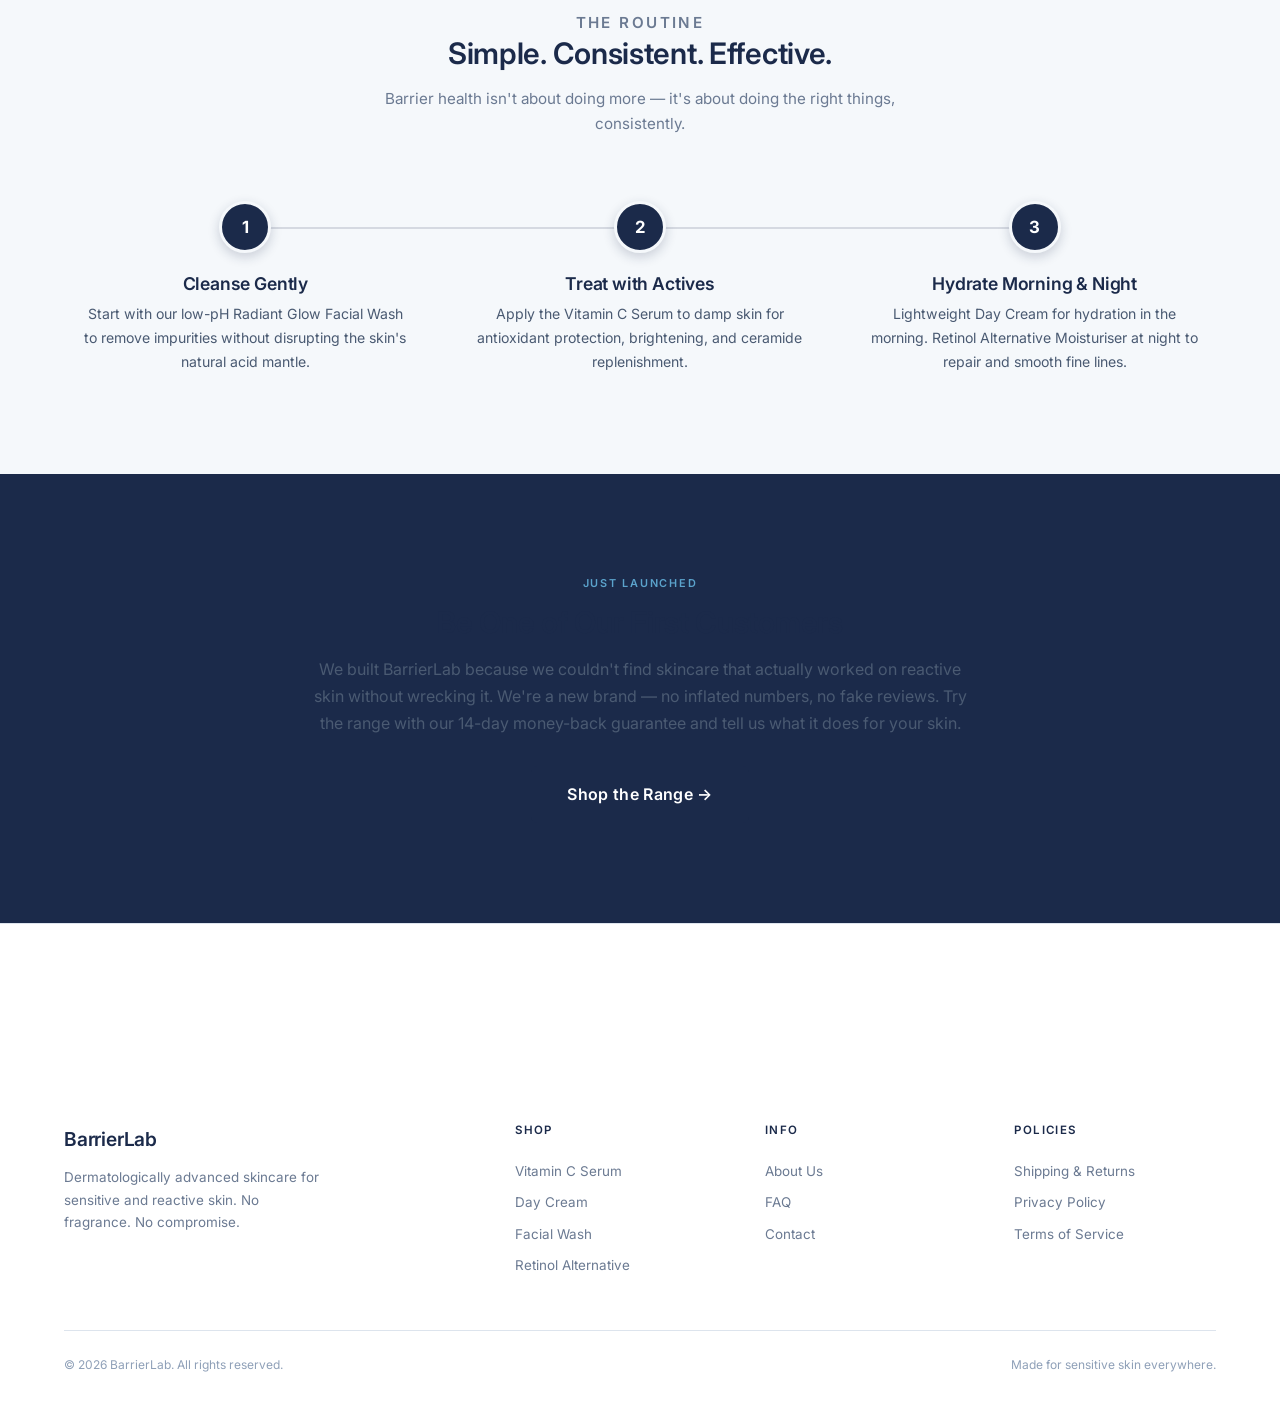
==== commit 1144b6bc: "Install Meta Pixel tracking across all pages Adds Meta Pixel (ID 1483044433377313) with PageView eve" ====
--- a/index.html
+++ b/index.html
@@ -14,6 +14,23 @@
     gtag('js', new Date());
     gtag('config', 'G-Z16YEDCPTH');
   </script>
+  <!-- Meta Pixel Code -->
+  <script>
+  !function(f,b,e,v,n,t,s)
+  {if(f.fbq)return;n=f.fbq=function(){n.callMethod?
+  n.callMethod.apply(n,arguments):n.queue.push(arguments)};
+  if(!f._fbq)f._fbq=n;n.push=n;n.loaded=!0;n.version='2.0';
+  n.queue=[];t=b.createElement(e);t.async=!0;
+  t.src=v;s=b.getElementsByTagName(e)[0];
+  s.parentNode.insertBefore(t,s)}(window, document,'script',
+  'https://connect.facebook.net/en_US/fbevents.js');
+  fbq('init', '1483044433377313');
+  fbq('track', 'PageView');
+  </script>
+  <noscript><img height="1" width="1" style="display:none"
+  src="https://www.facebook.com/tr?id=1483044433377313&ev=PageView&noscript=1"
+  /></noscript>
+  <!-- End Meta Pixel Code -->
 </head>
 <body>
 
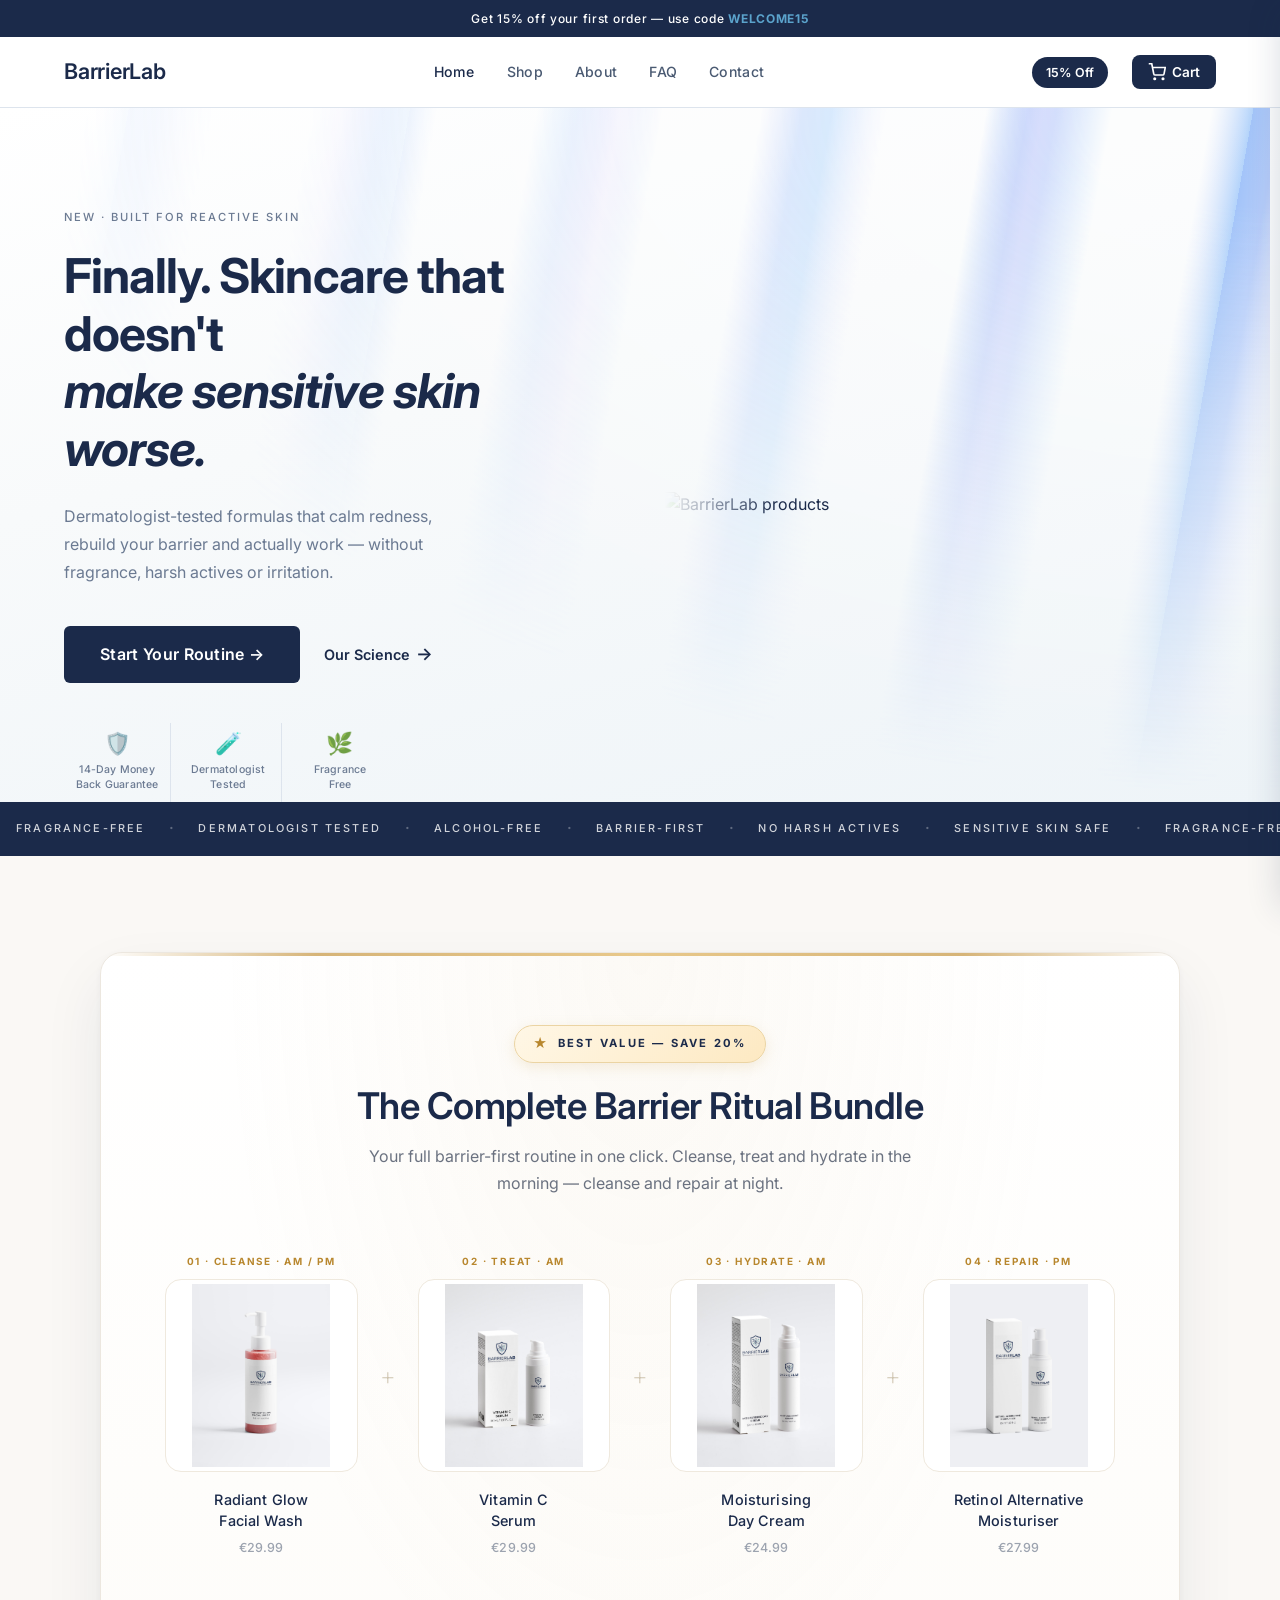
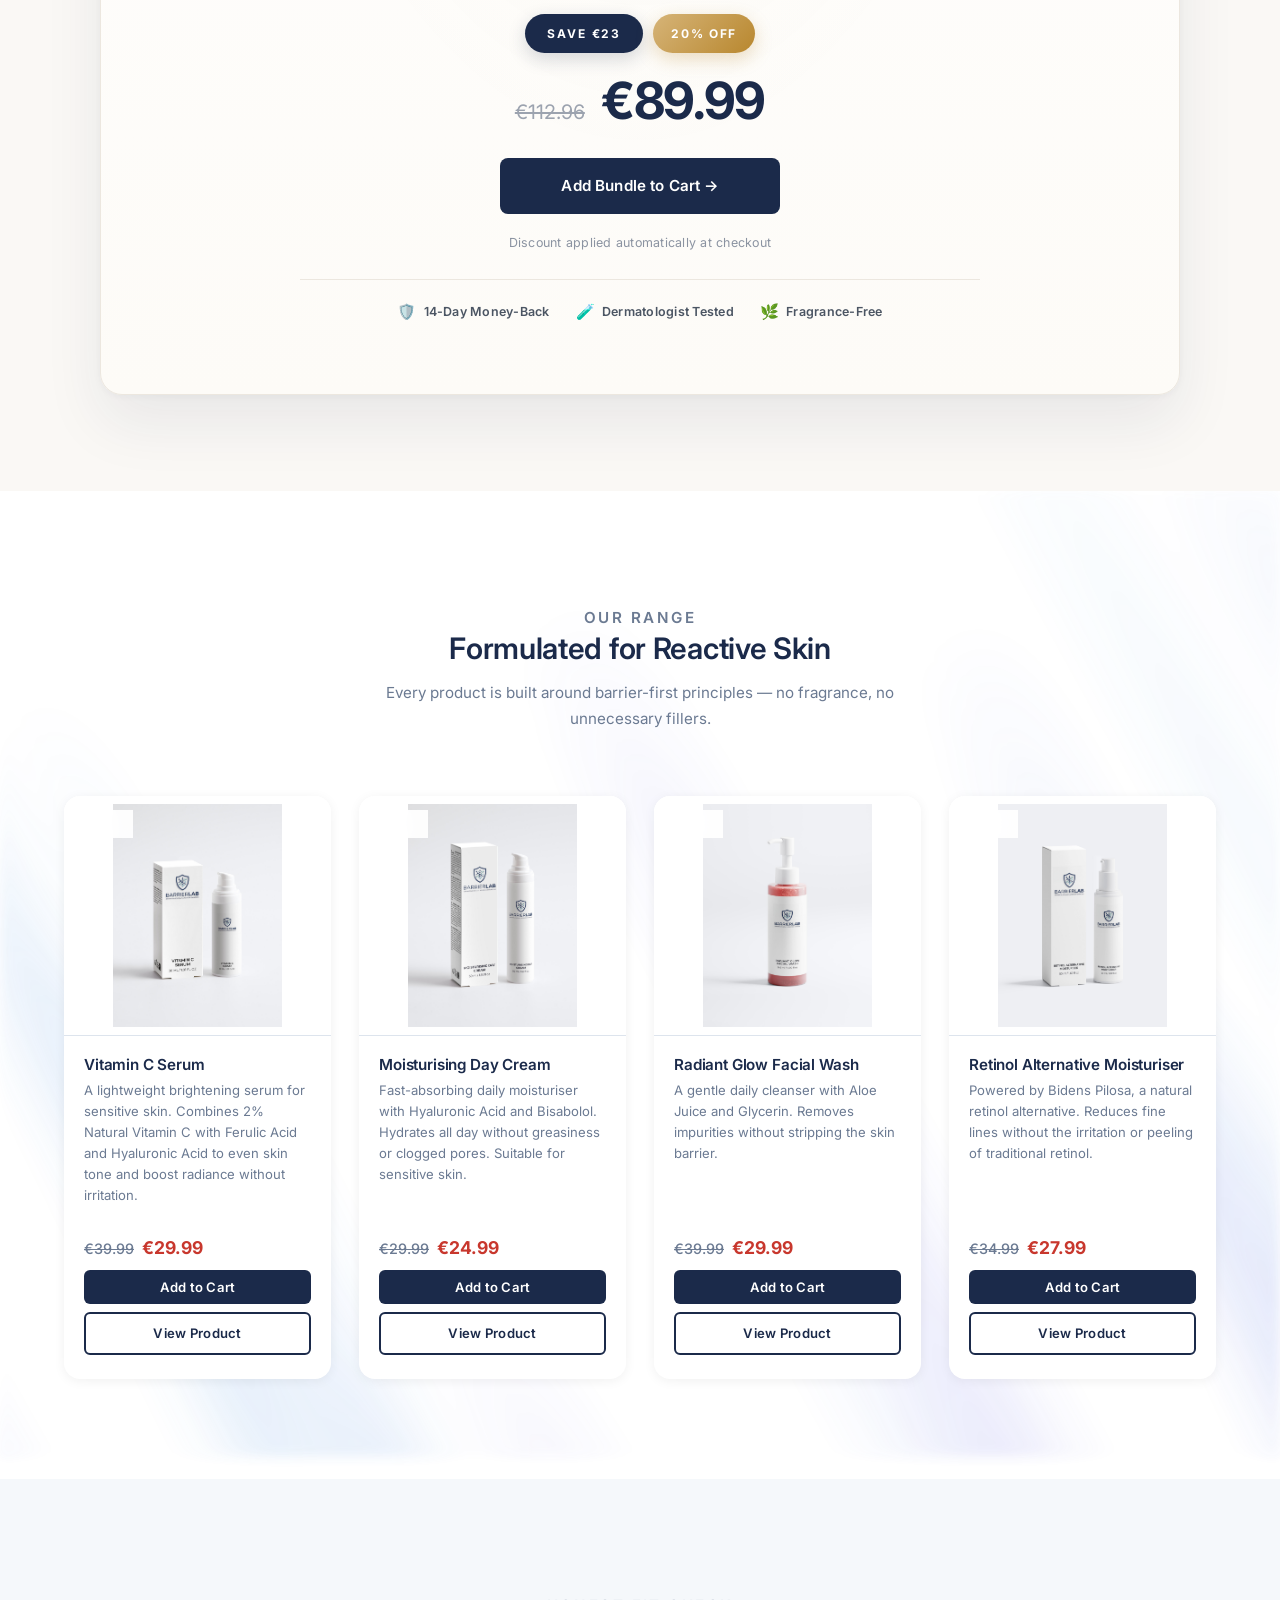
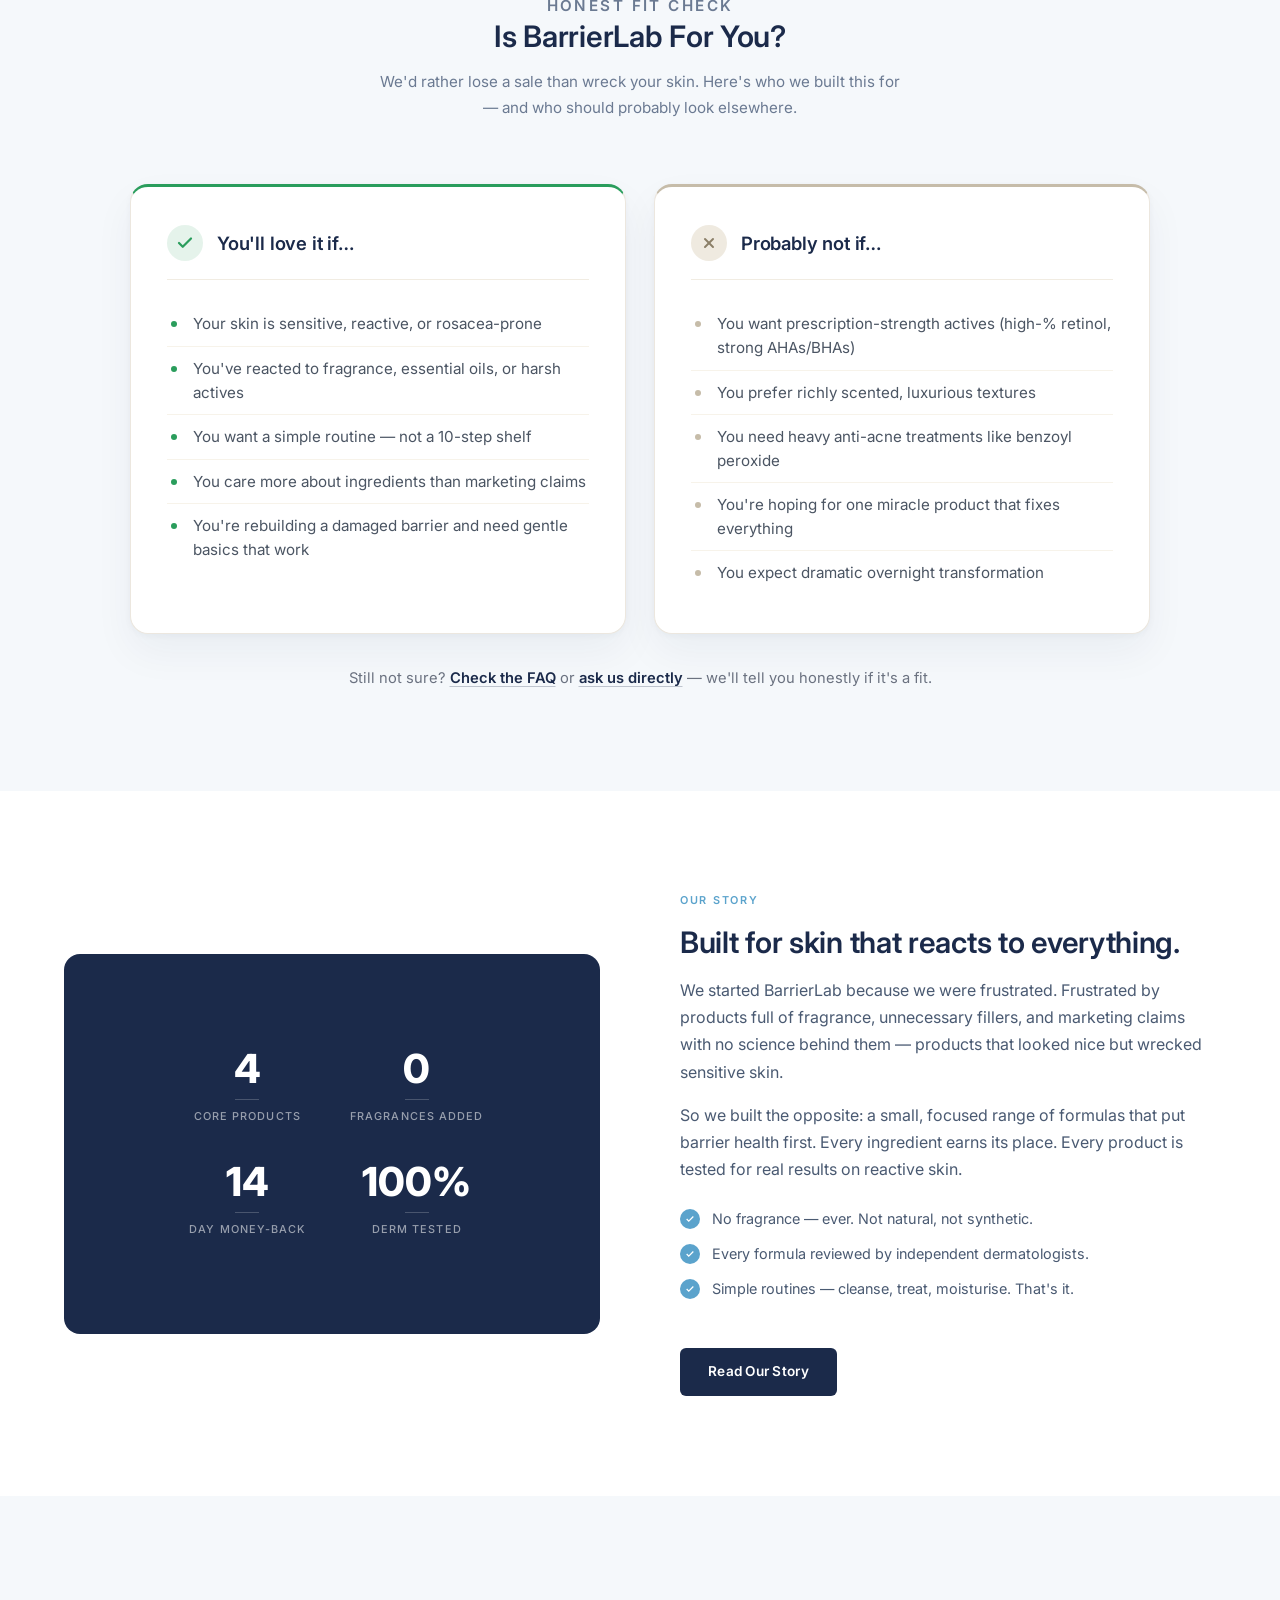
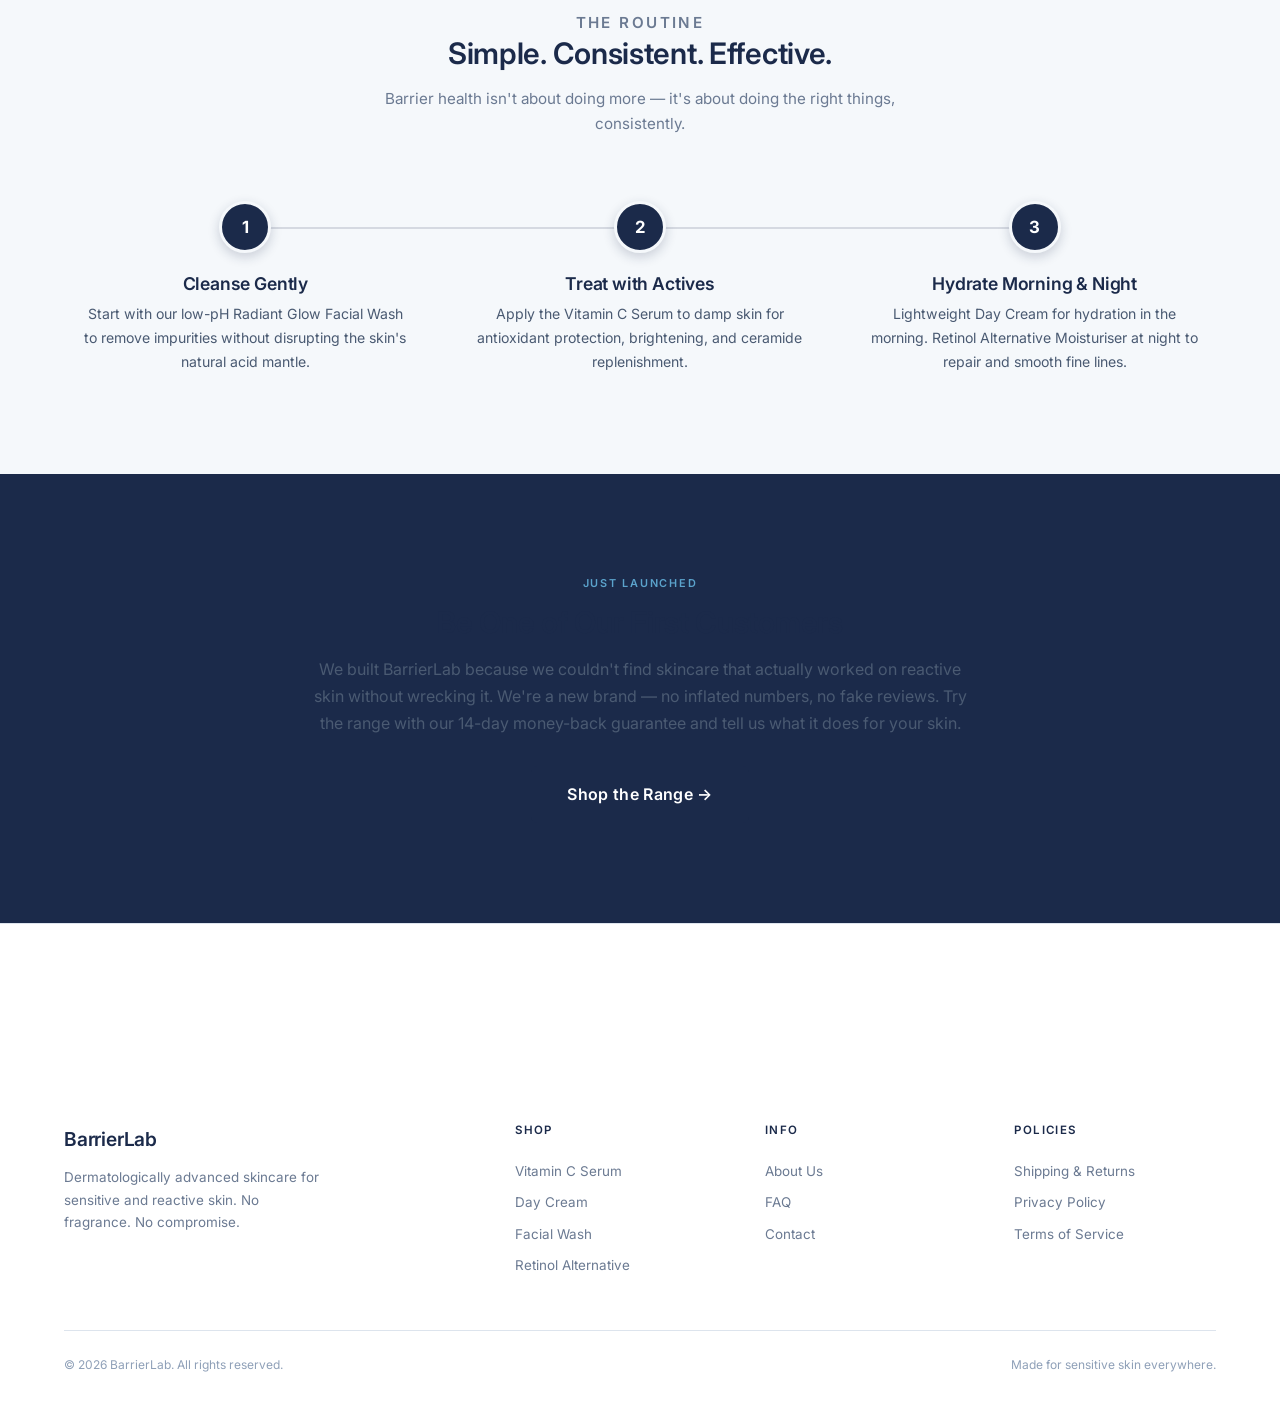
==== commit bb58ae63: "Bump main.js cache-buster to v=10 to serve new Vitamin C variant ID Previous commit updated the vari" ====
--- a/index.html
+++ b/index.html
@@ -496,6 +496,6 @@
   </div>
 
   <script src="js/beams.js" defer></script>
-  <script src="js/main.js?v=9"></script>
+  <script src="js/main.js?v=10"></script>
 </body>
 </html>
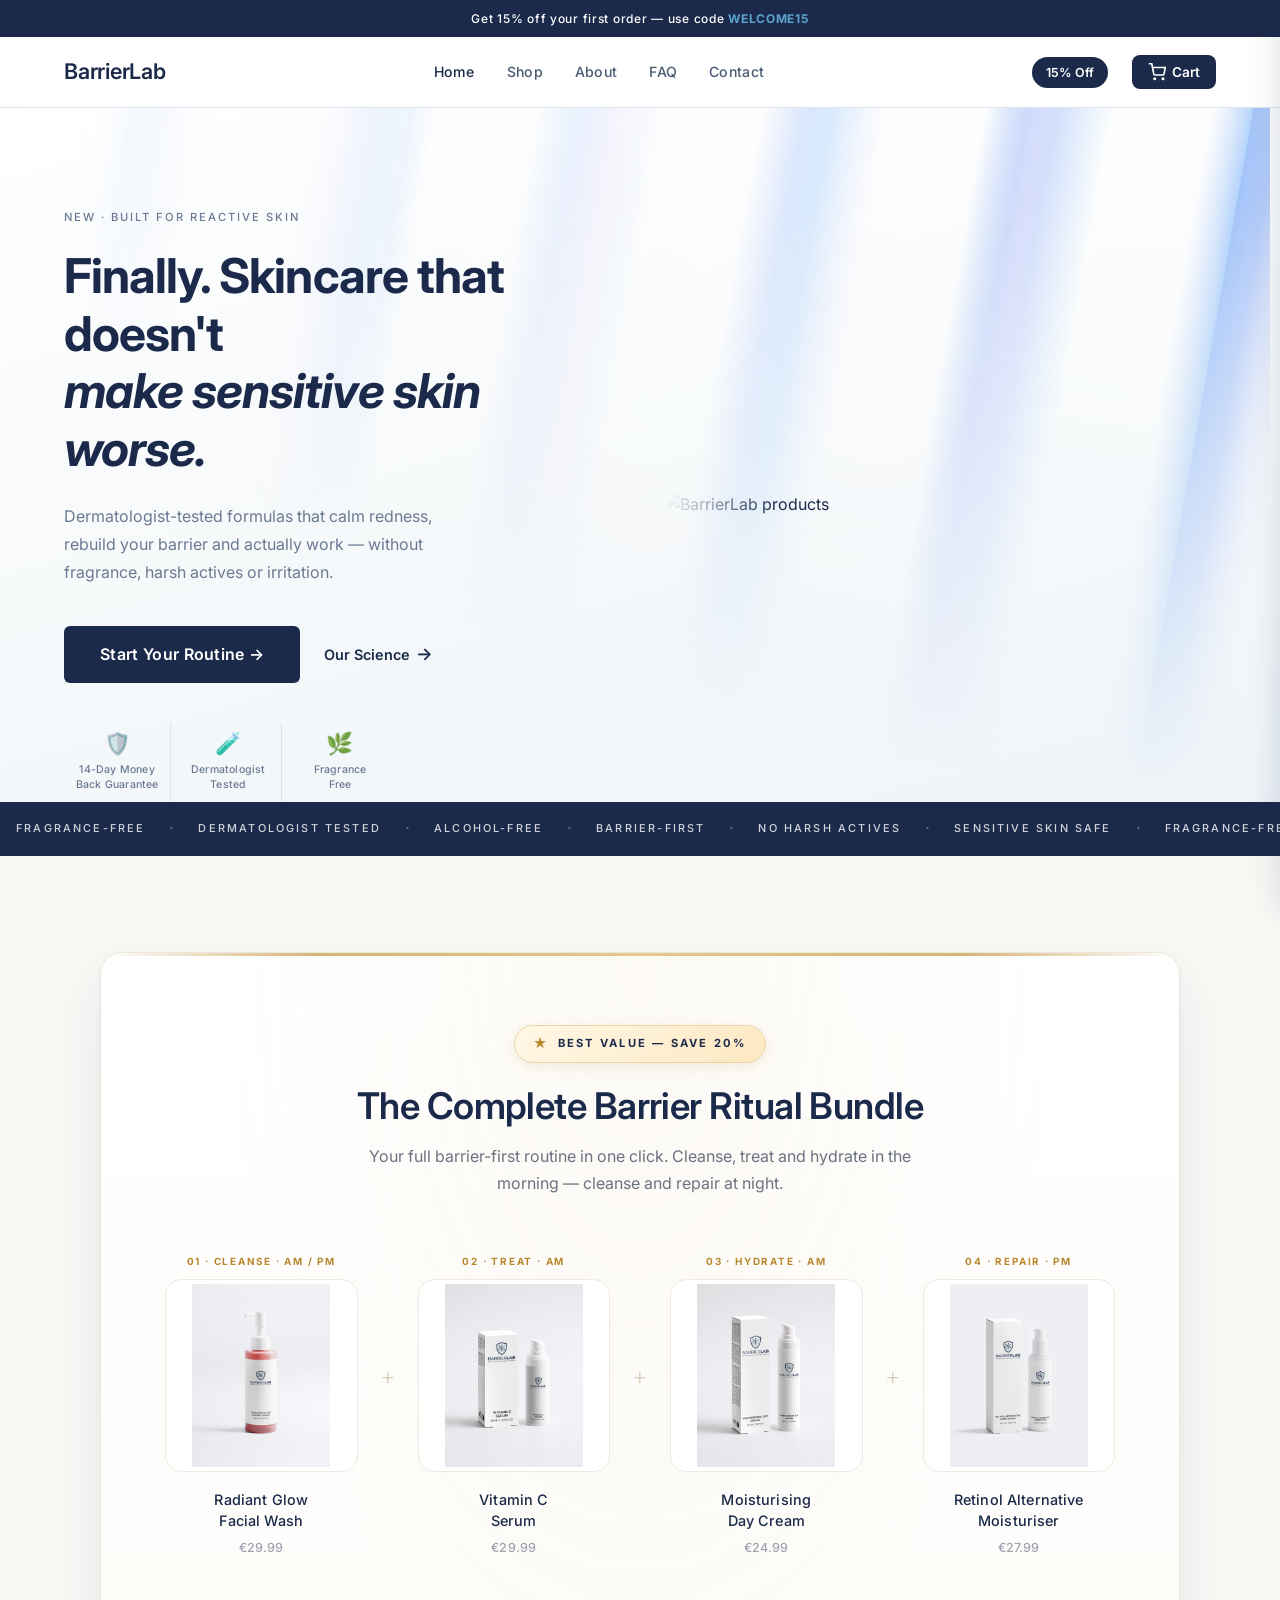
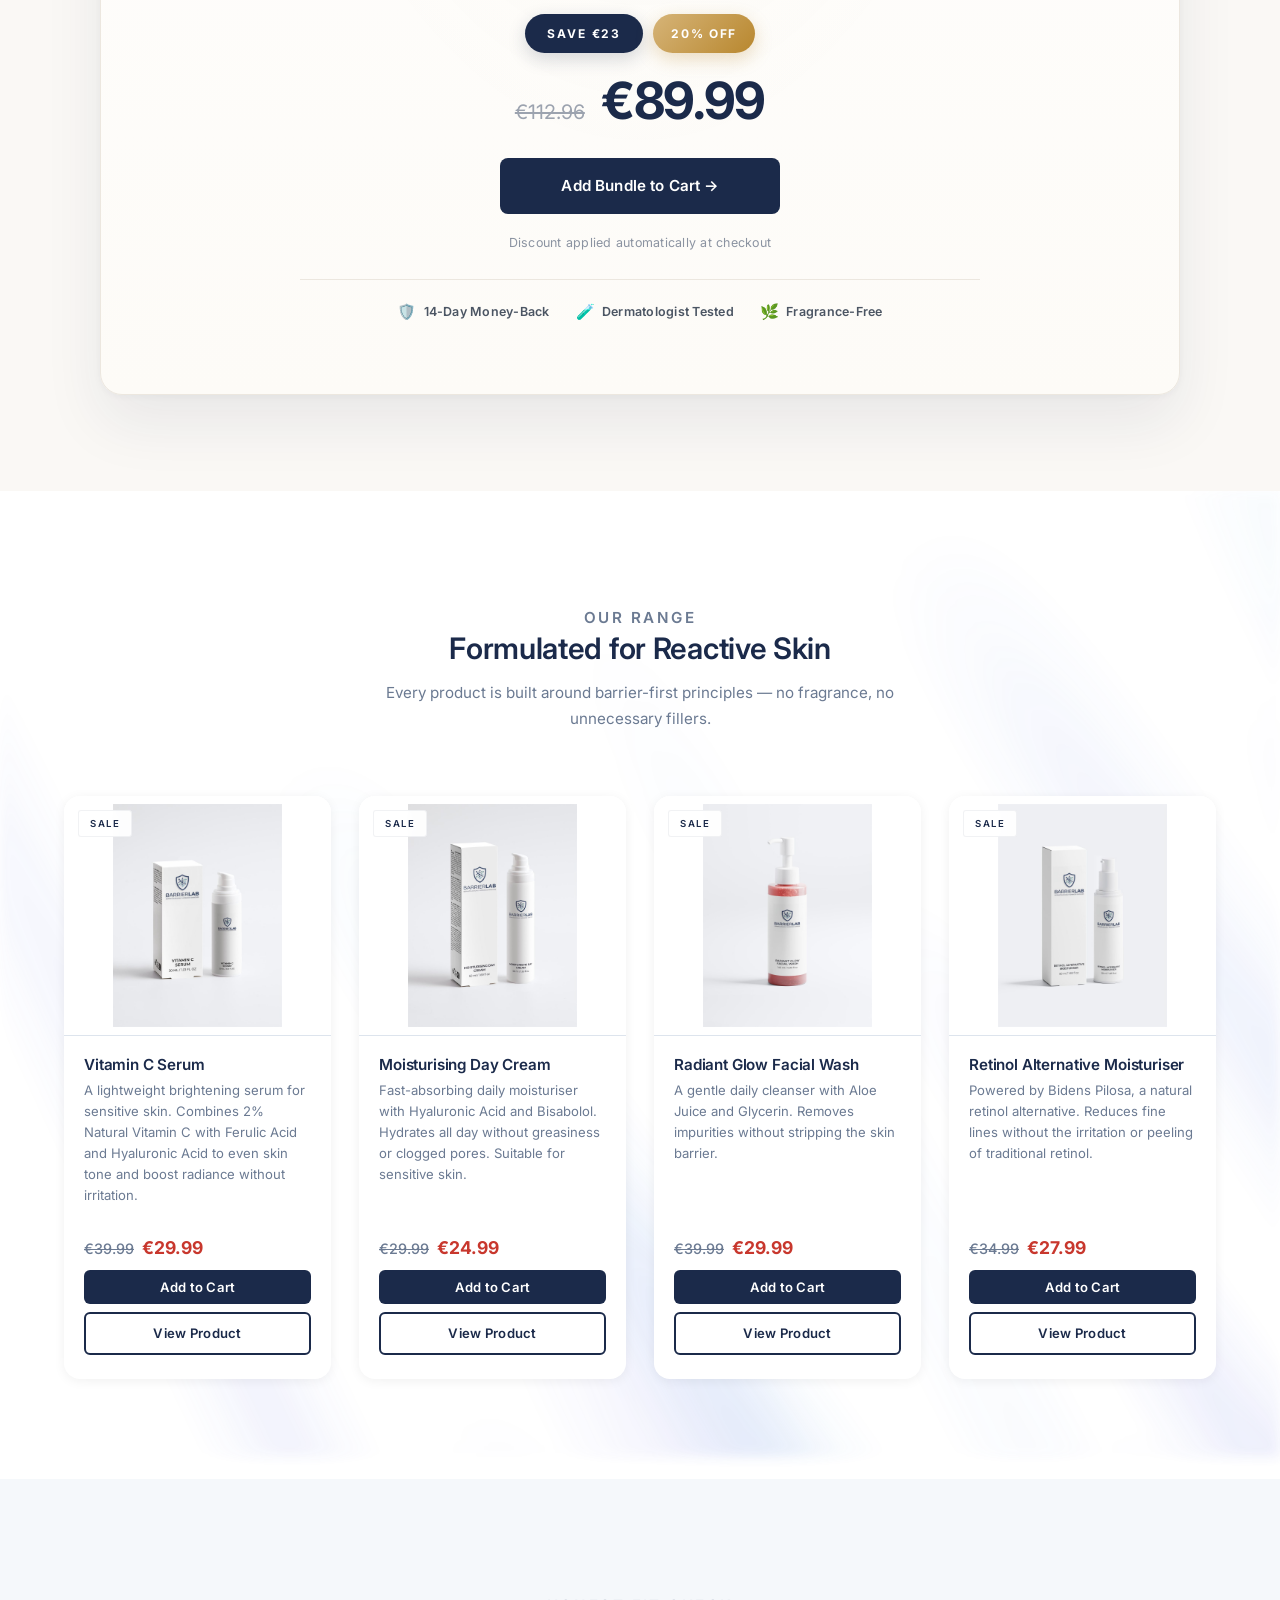
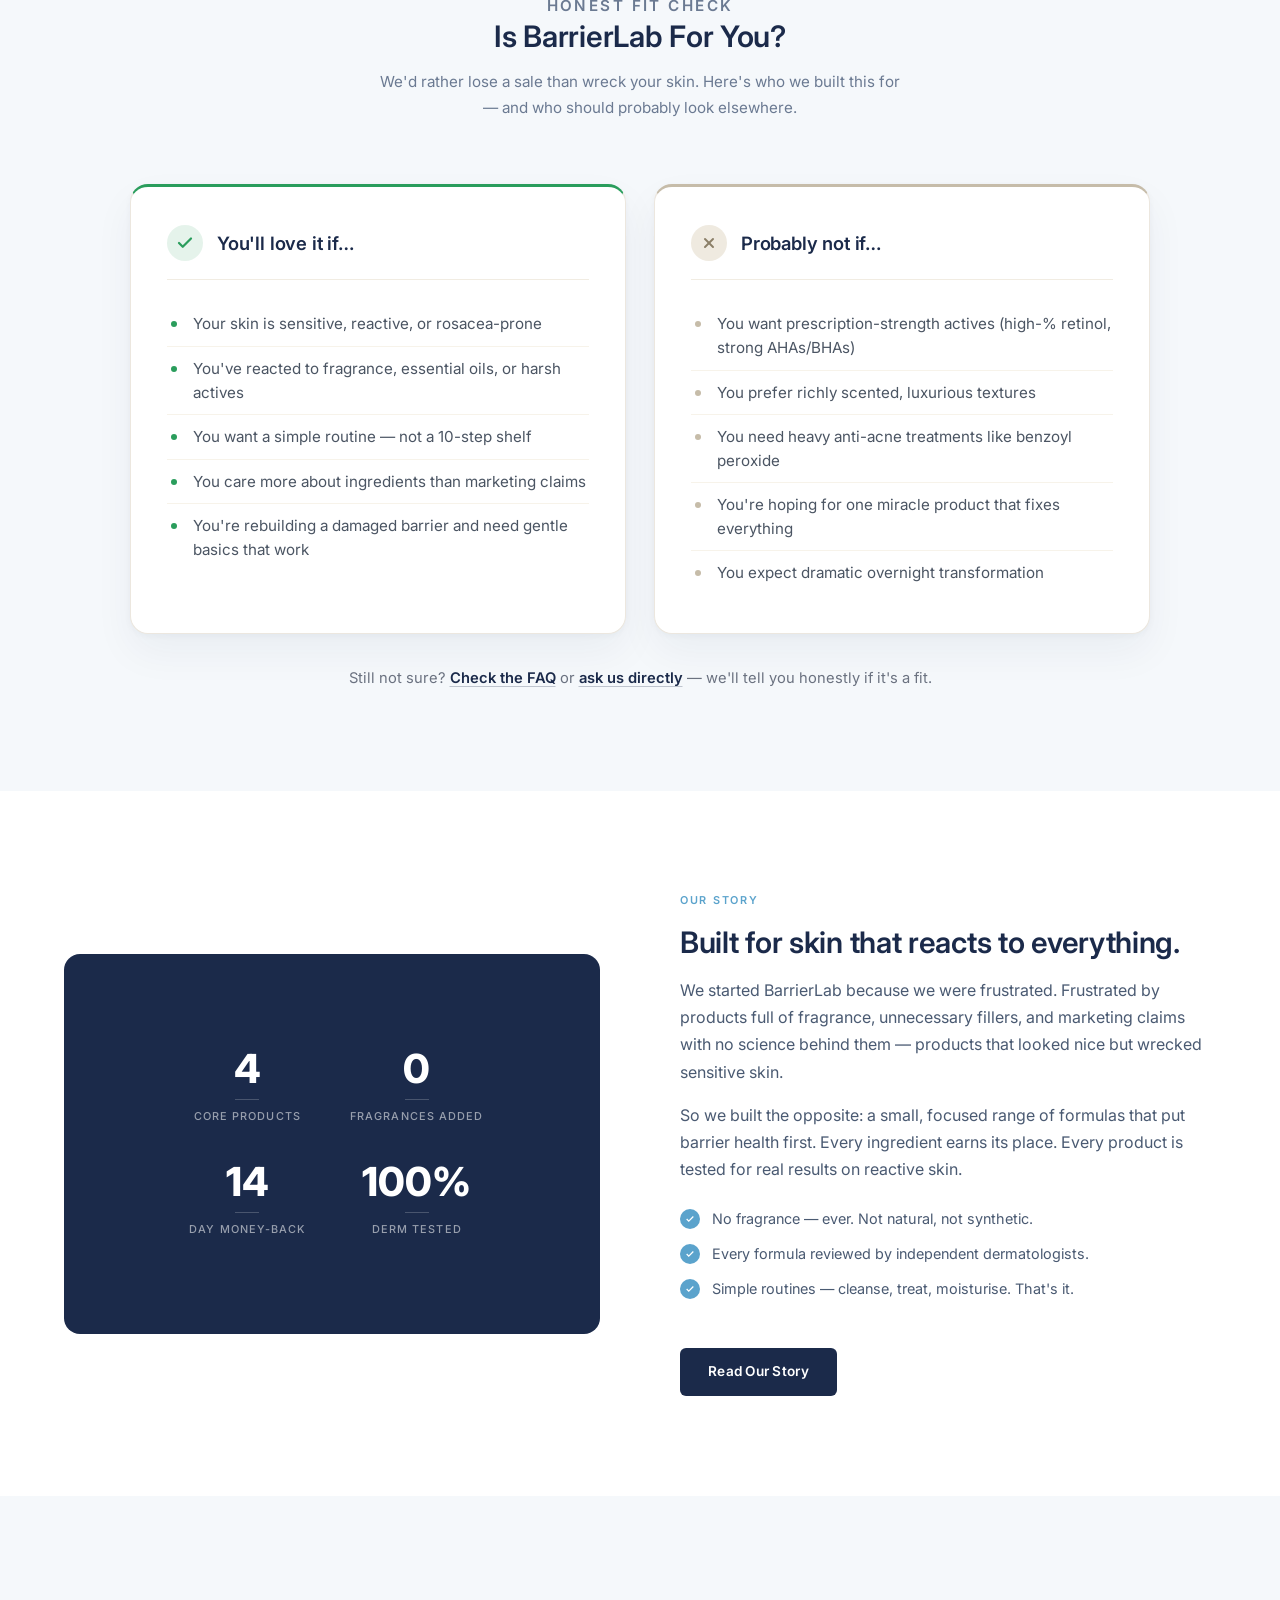
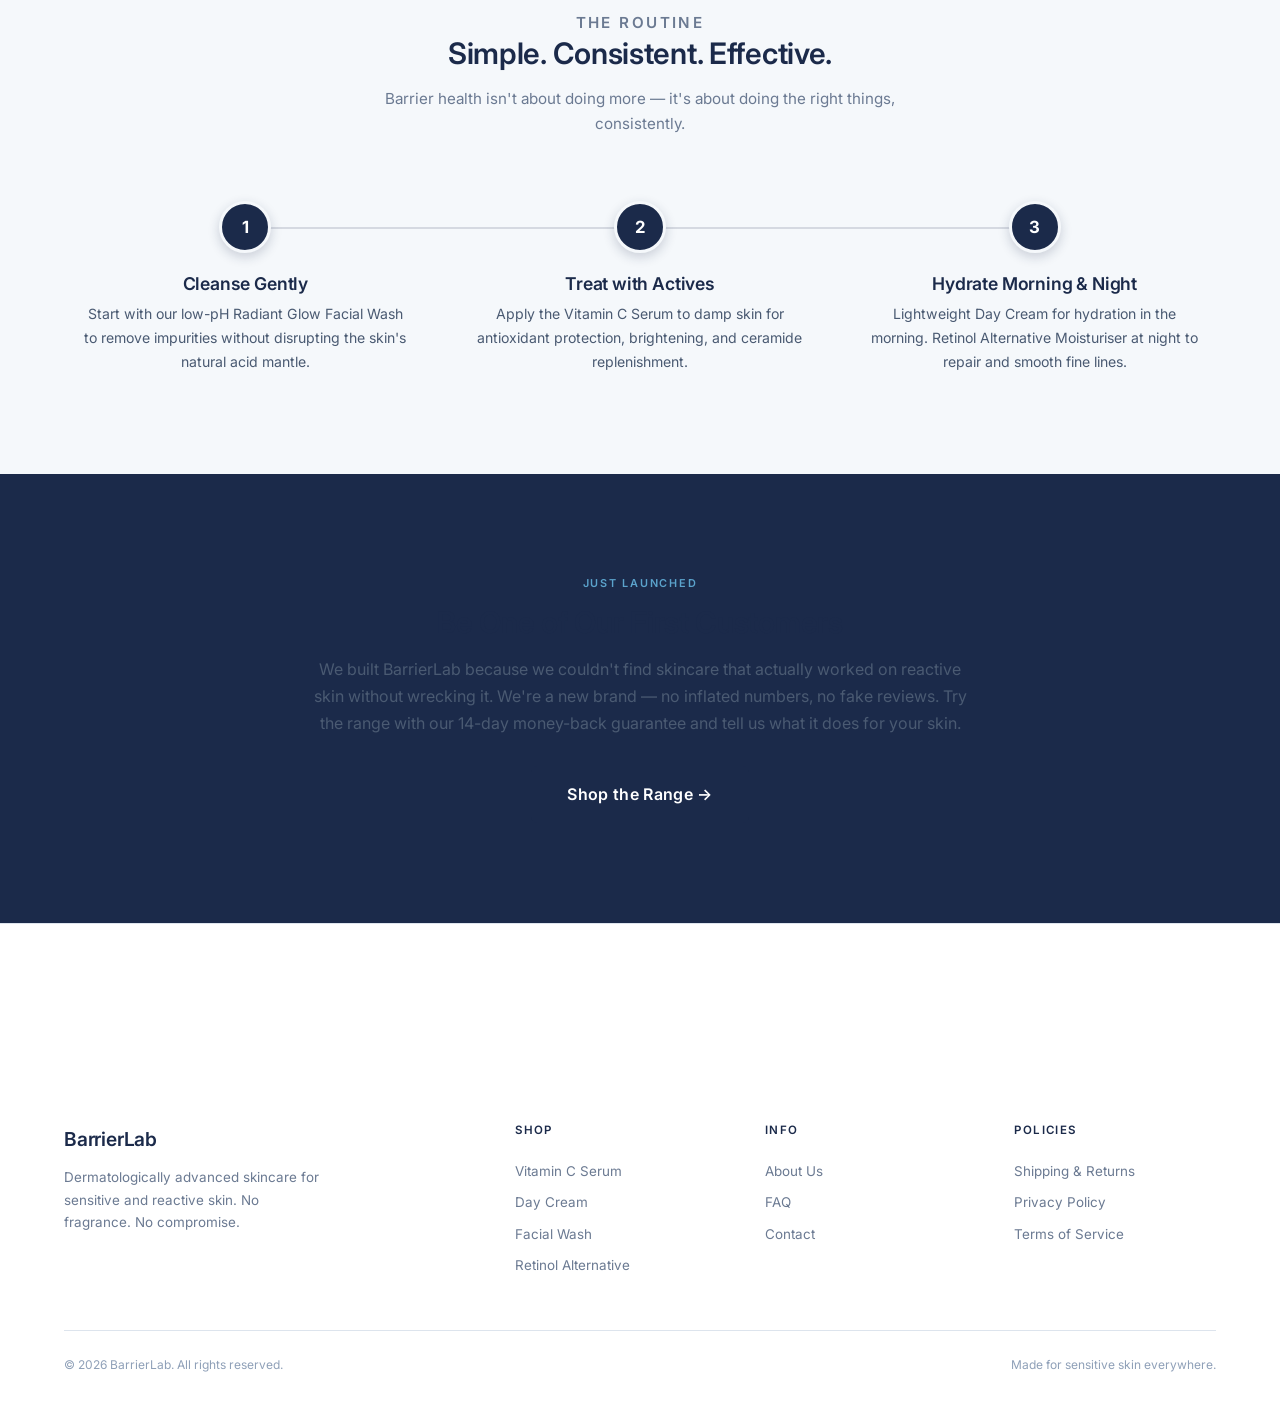
==== commit 8436de7b: "Optimize images and HTML for mobile PageSpeed Product images resized from 3000x3980 to 905x1200 at J" ====
--- a/index.html
+++ b/index.html
@@ -5,6 +5,7 @@
   <meta name="viewport" content="width=device-width, initial-scale=1.0" />
   <title>BarrierLab — Dermatologically Advanced Skincare</title>
   <meta name="description" content="Science-led skincare formulas for sensitive and reactive skin. Fragrance-free. Dermatologist tested. Barrier-first." />
+  <link rel="preload" as="image" href="images/hero_product.png" fetchpriority="high" />
   <link rel="stylesheet" href="css/styles.css?v=12" />
   <!-- Google tag (gtag.js) -->
   <script async src="https://www.googletagmanager.com/gtag/js?id=G-Z16YEDCPTH"></script>
@@ -99,7 +100,7 @@
         </div>
       </div>
       <div class="hero-image-wrap fade-up delay-2" style="-webkit-mask-image: linear-gradient(to right, transparent 0%, black 20%, black 82%, transparent 100%); mask-image: linear-gradient(to right, transparent 0%, black 20%, black 82%, transparent 100%);">
-        <img src="images/hero_product.png" alt="BarrierLab products" class="hero-product-img" loading="eager" decoding="async" />
+        <img src="images/hero_product.png" alt="BarrierLab products" class="hero-product-img" fetchpriority="high" decoding="async" />
       </div>
     </div>
   </section>
@@ -496,6 +497,6 @@
   </div>
 
   <script src="js/beams.js" defer></script>
-  <script src="js/main.js?v=10"></script>
+  <script src="js/main.js?v=10" defer></script>
 </body>
 </html>
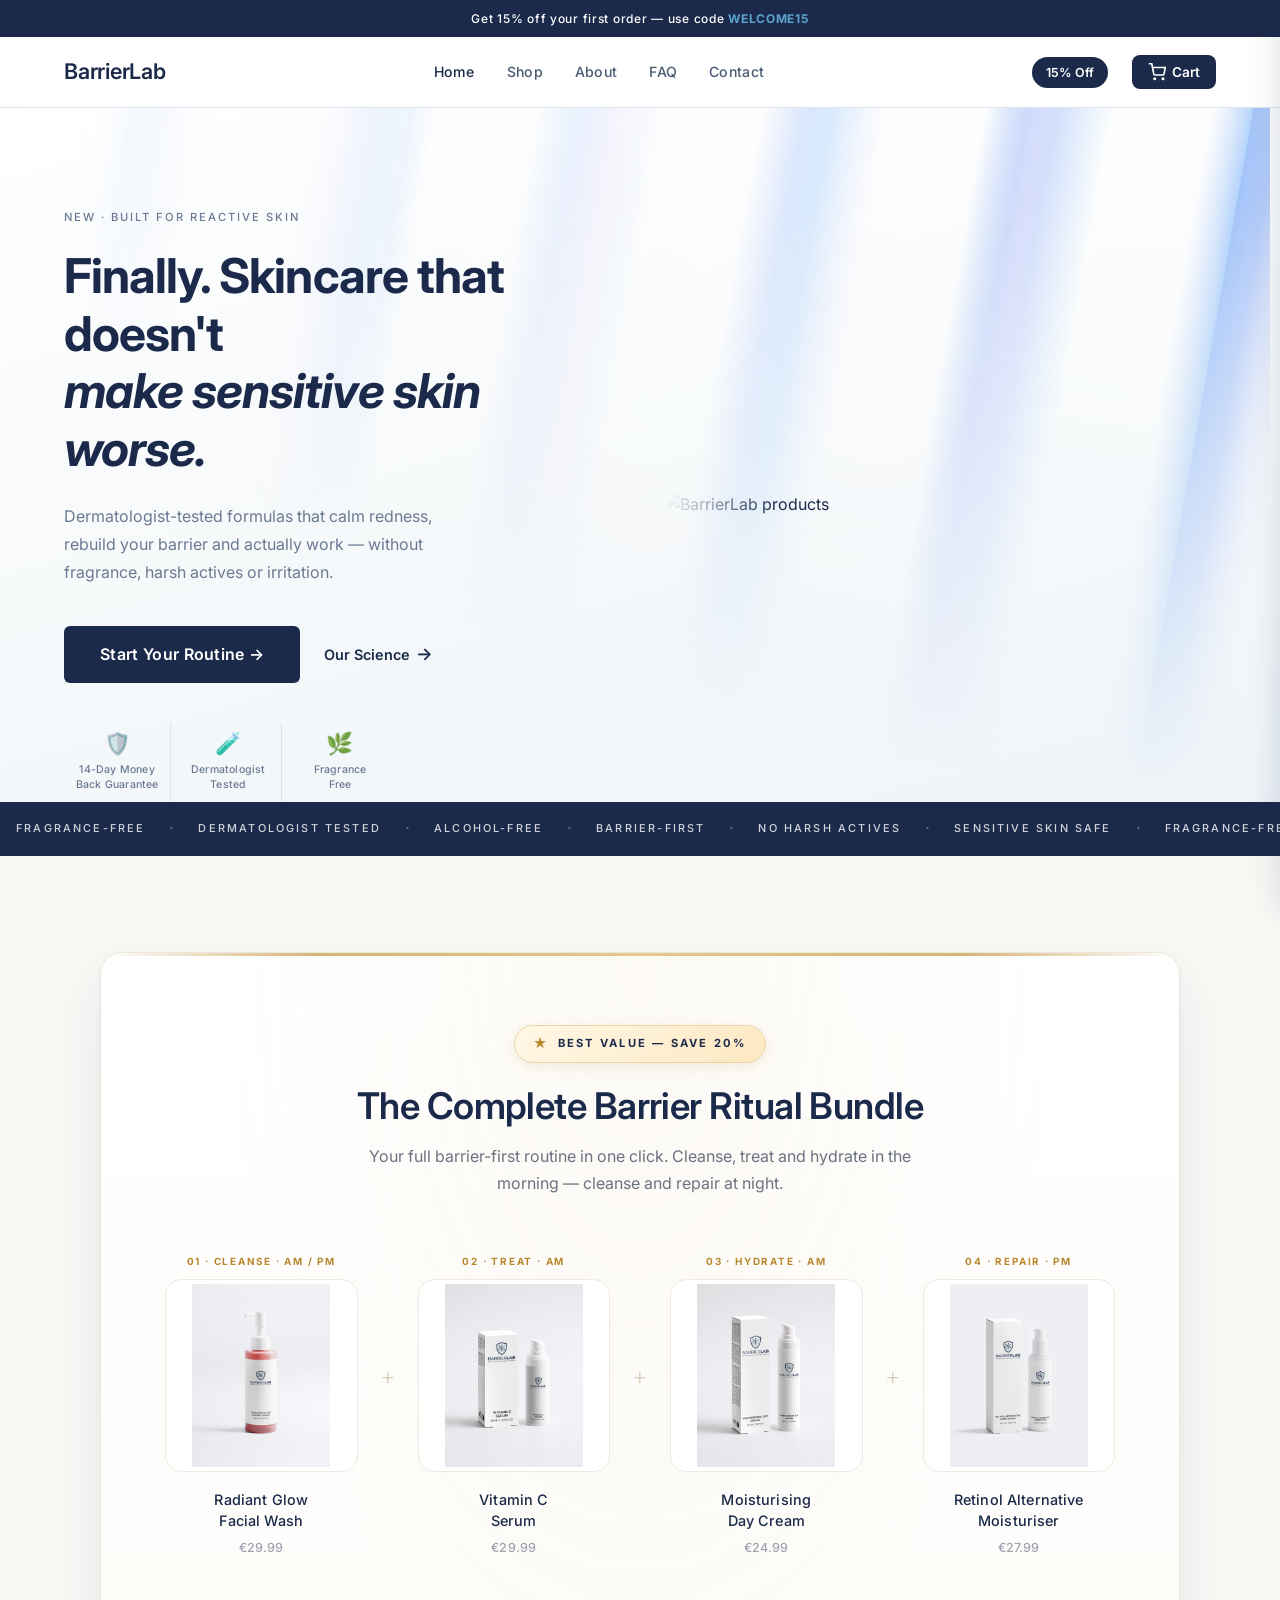
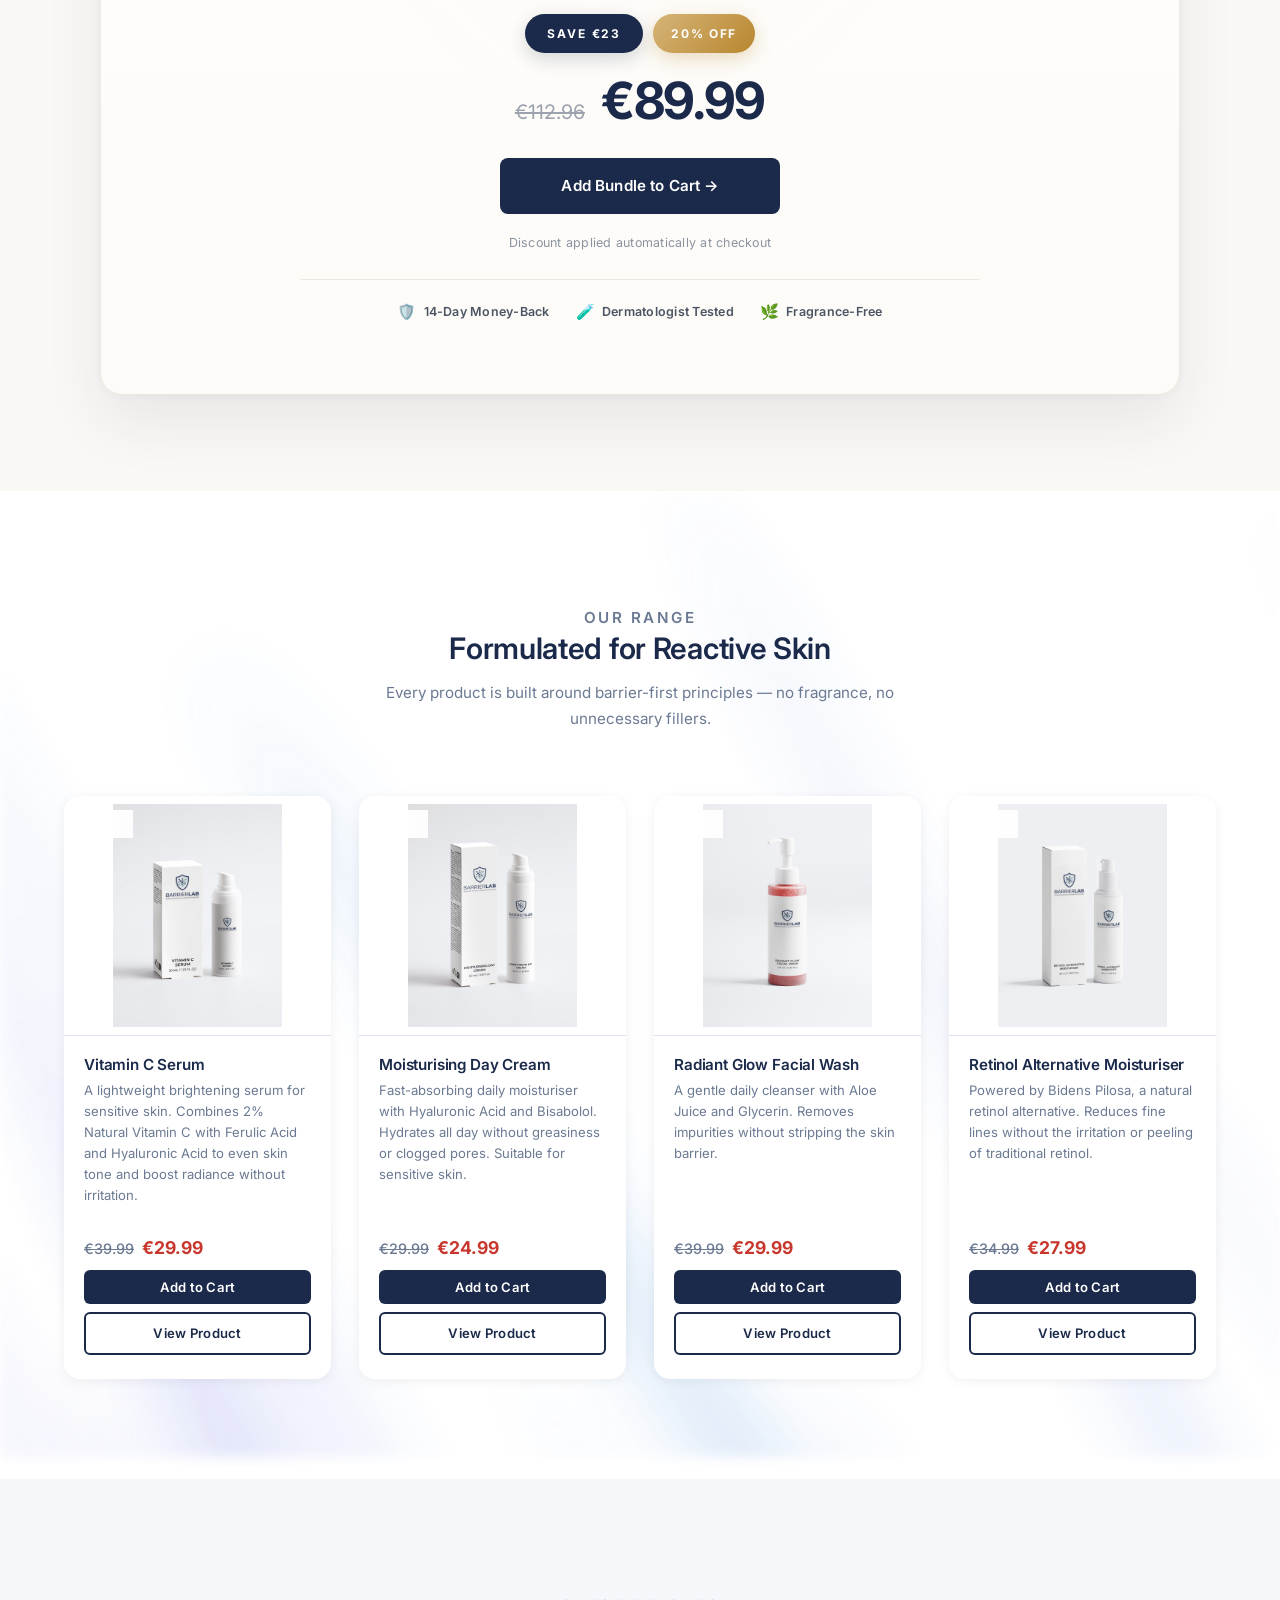
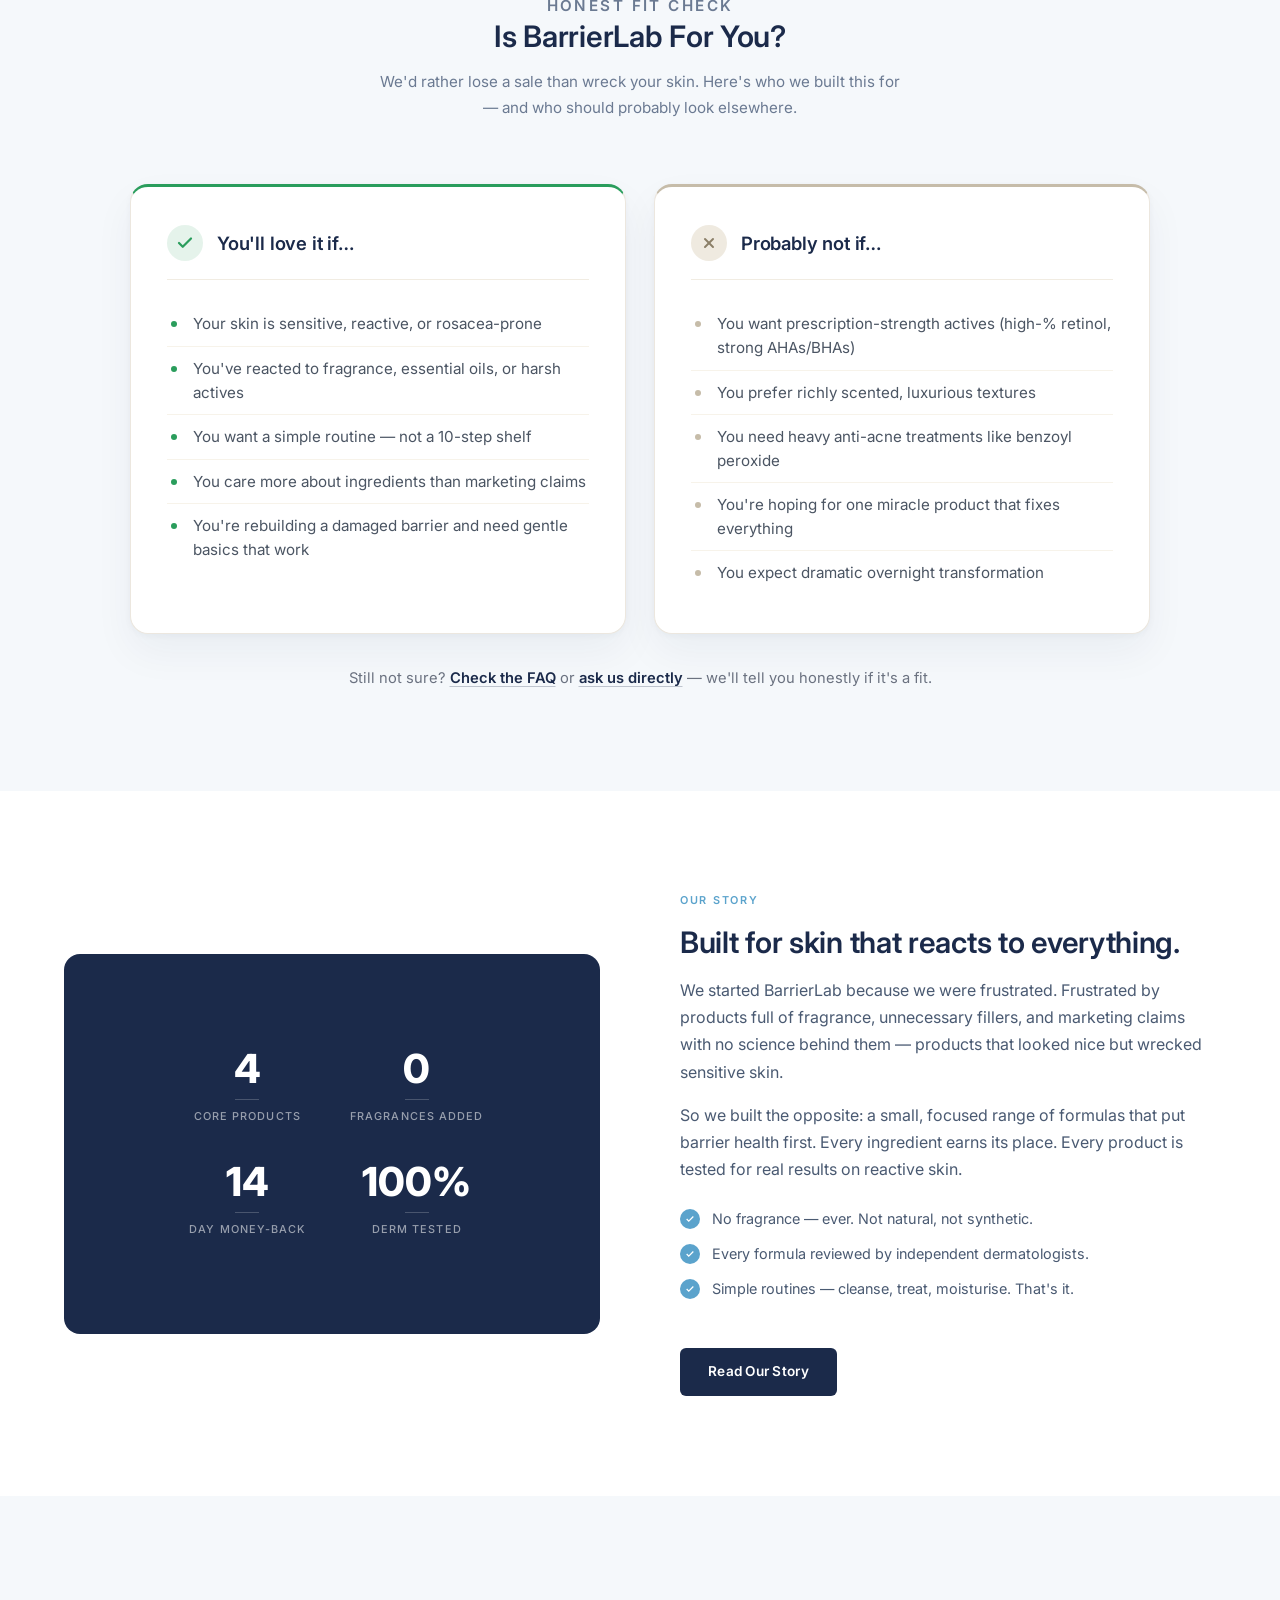
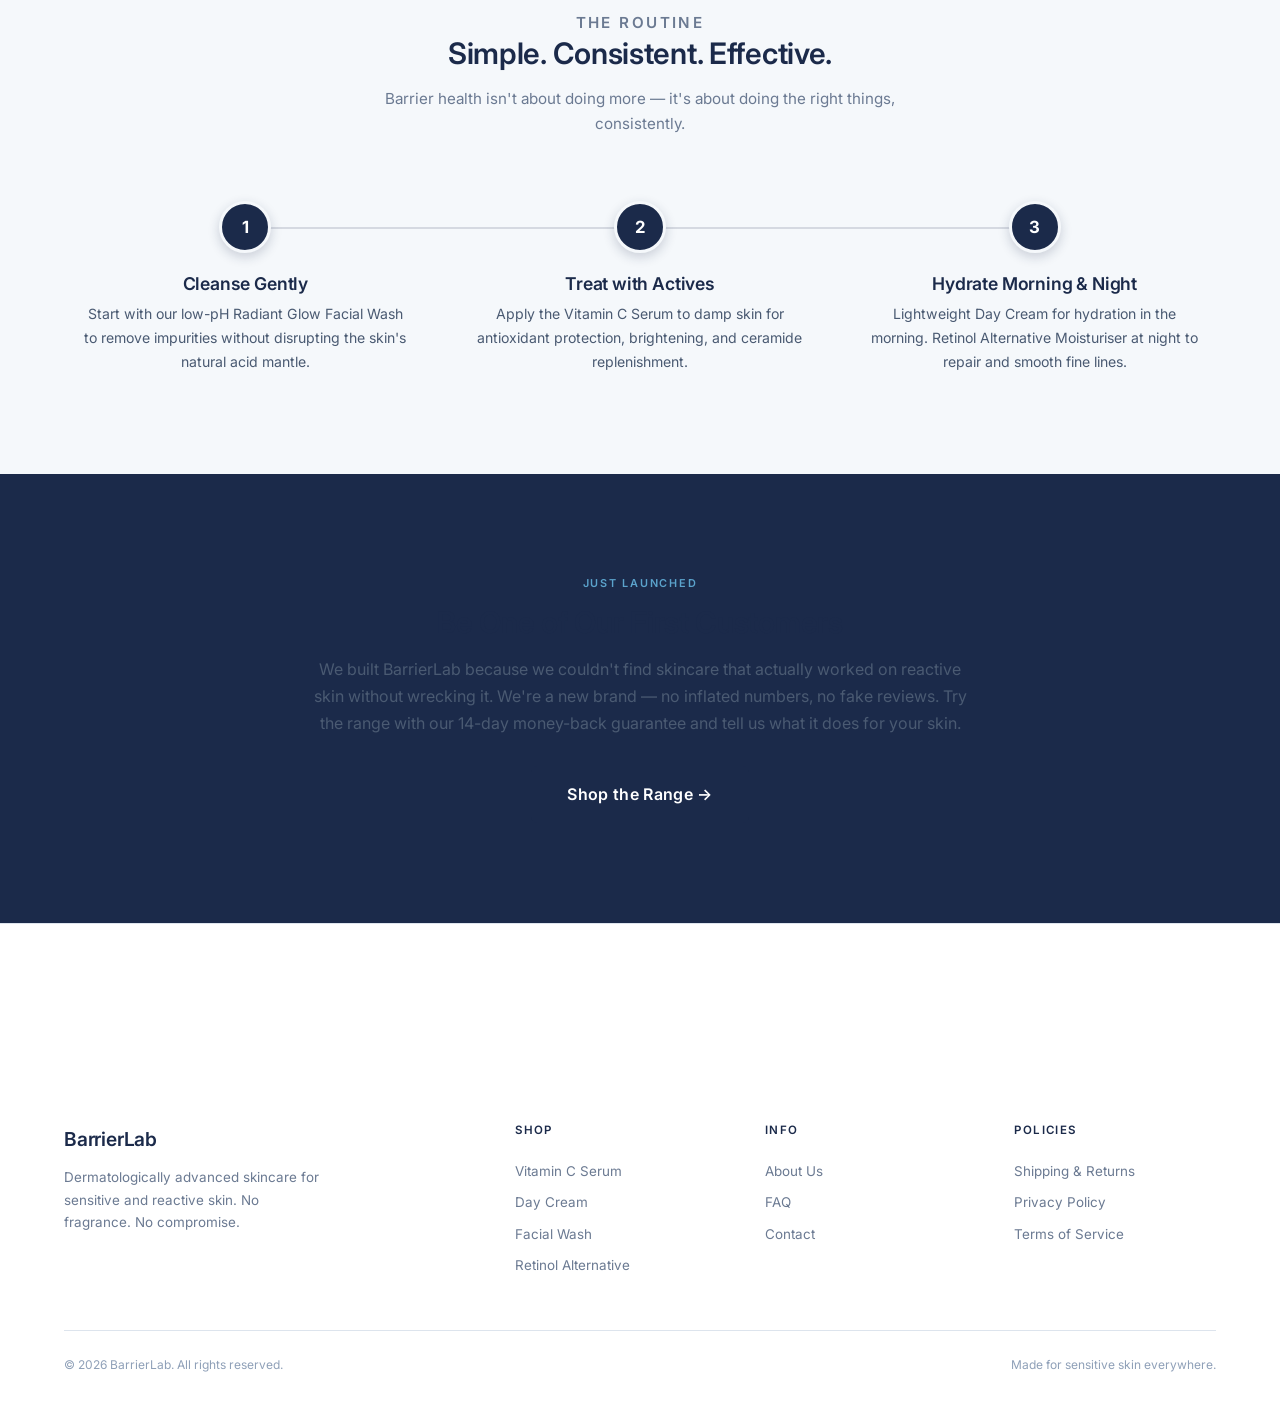
==== commit 52c741a5: "Add Meta Pixel ViewContent, AddToCart, InitiateCheckout events Product pages now fire ViewContent on" ====
--- a/index.html
+++ b/index.html
@@ -497,6 +497,6 @@
   </div>
 
   <script src="js/beams.js" defer></script>
-  <script src="js/main.js?v=10" defer></script>
+  <script src="js/main.js?v=11" defer></script>
 </body>
 </html>
